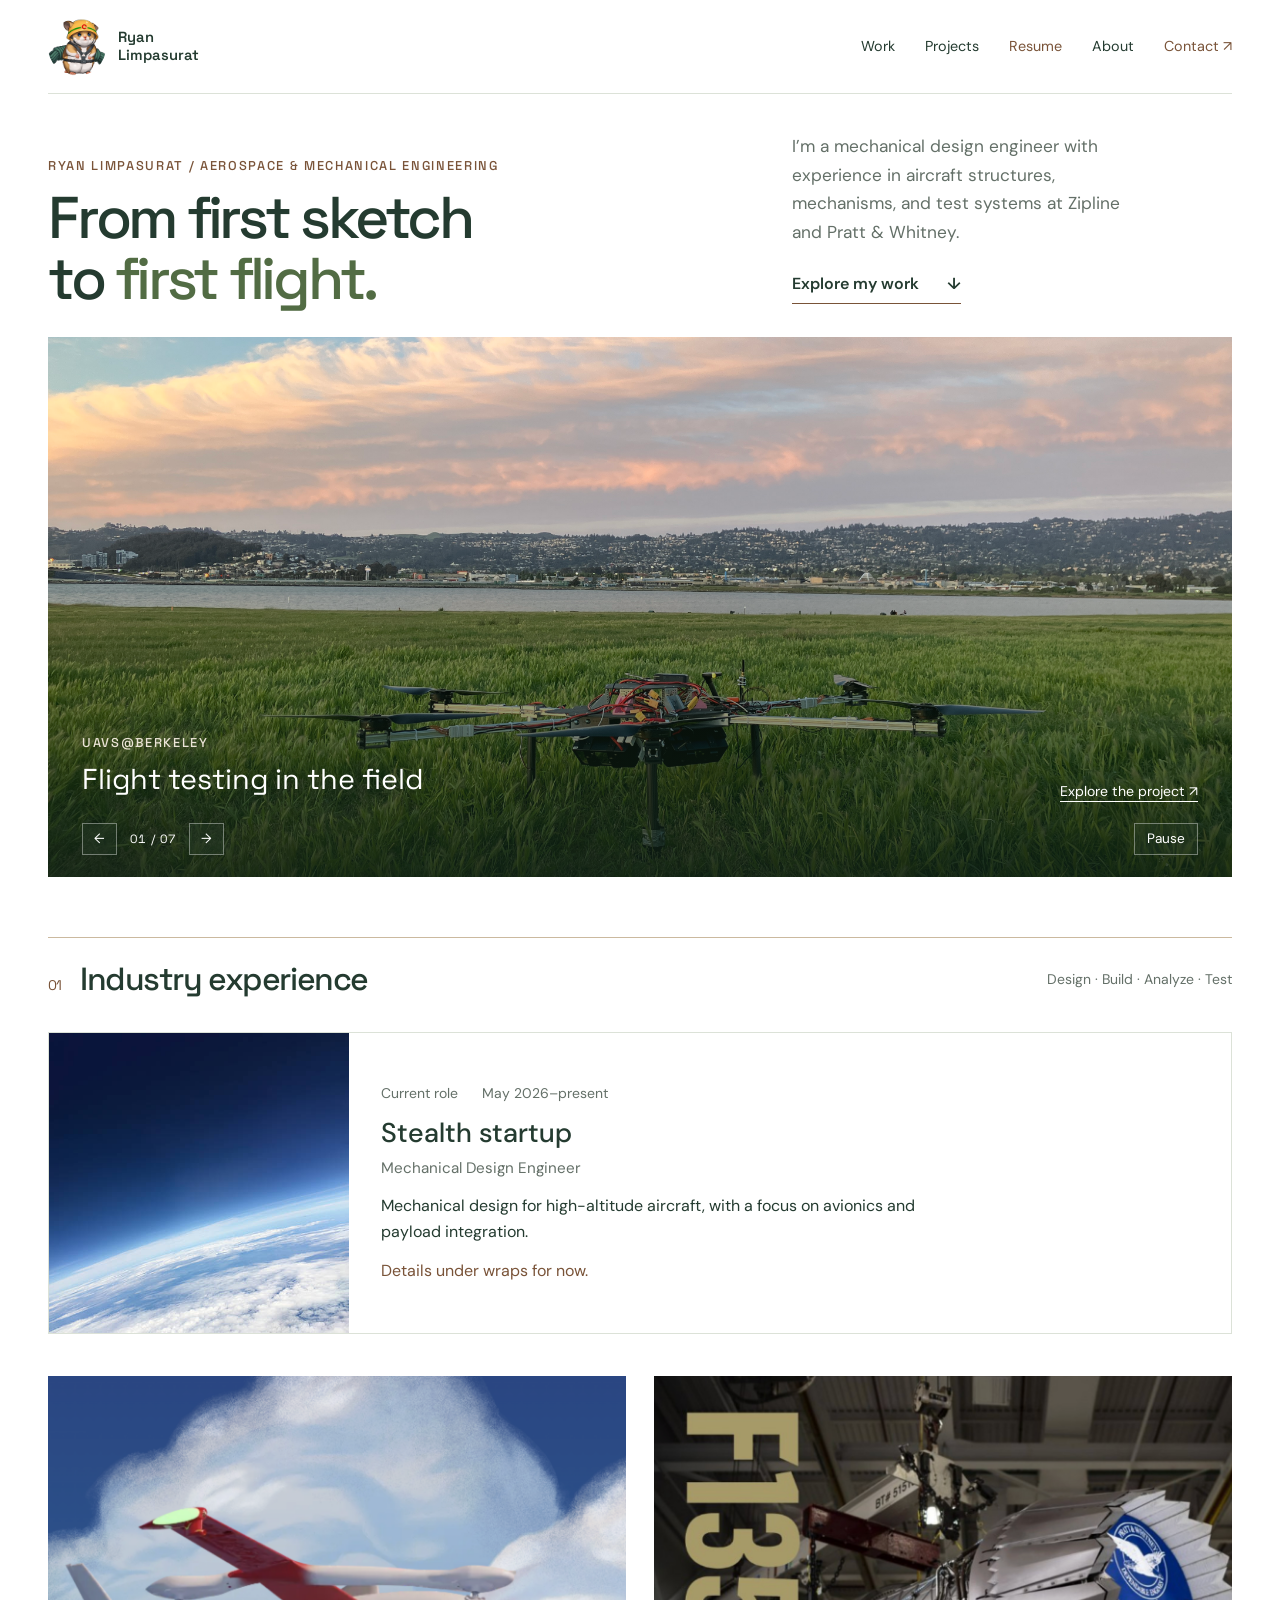
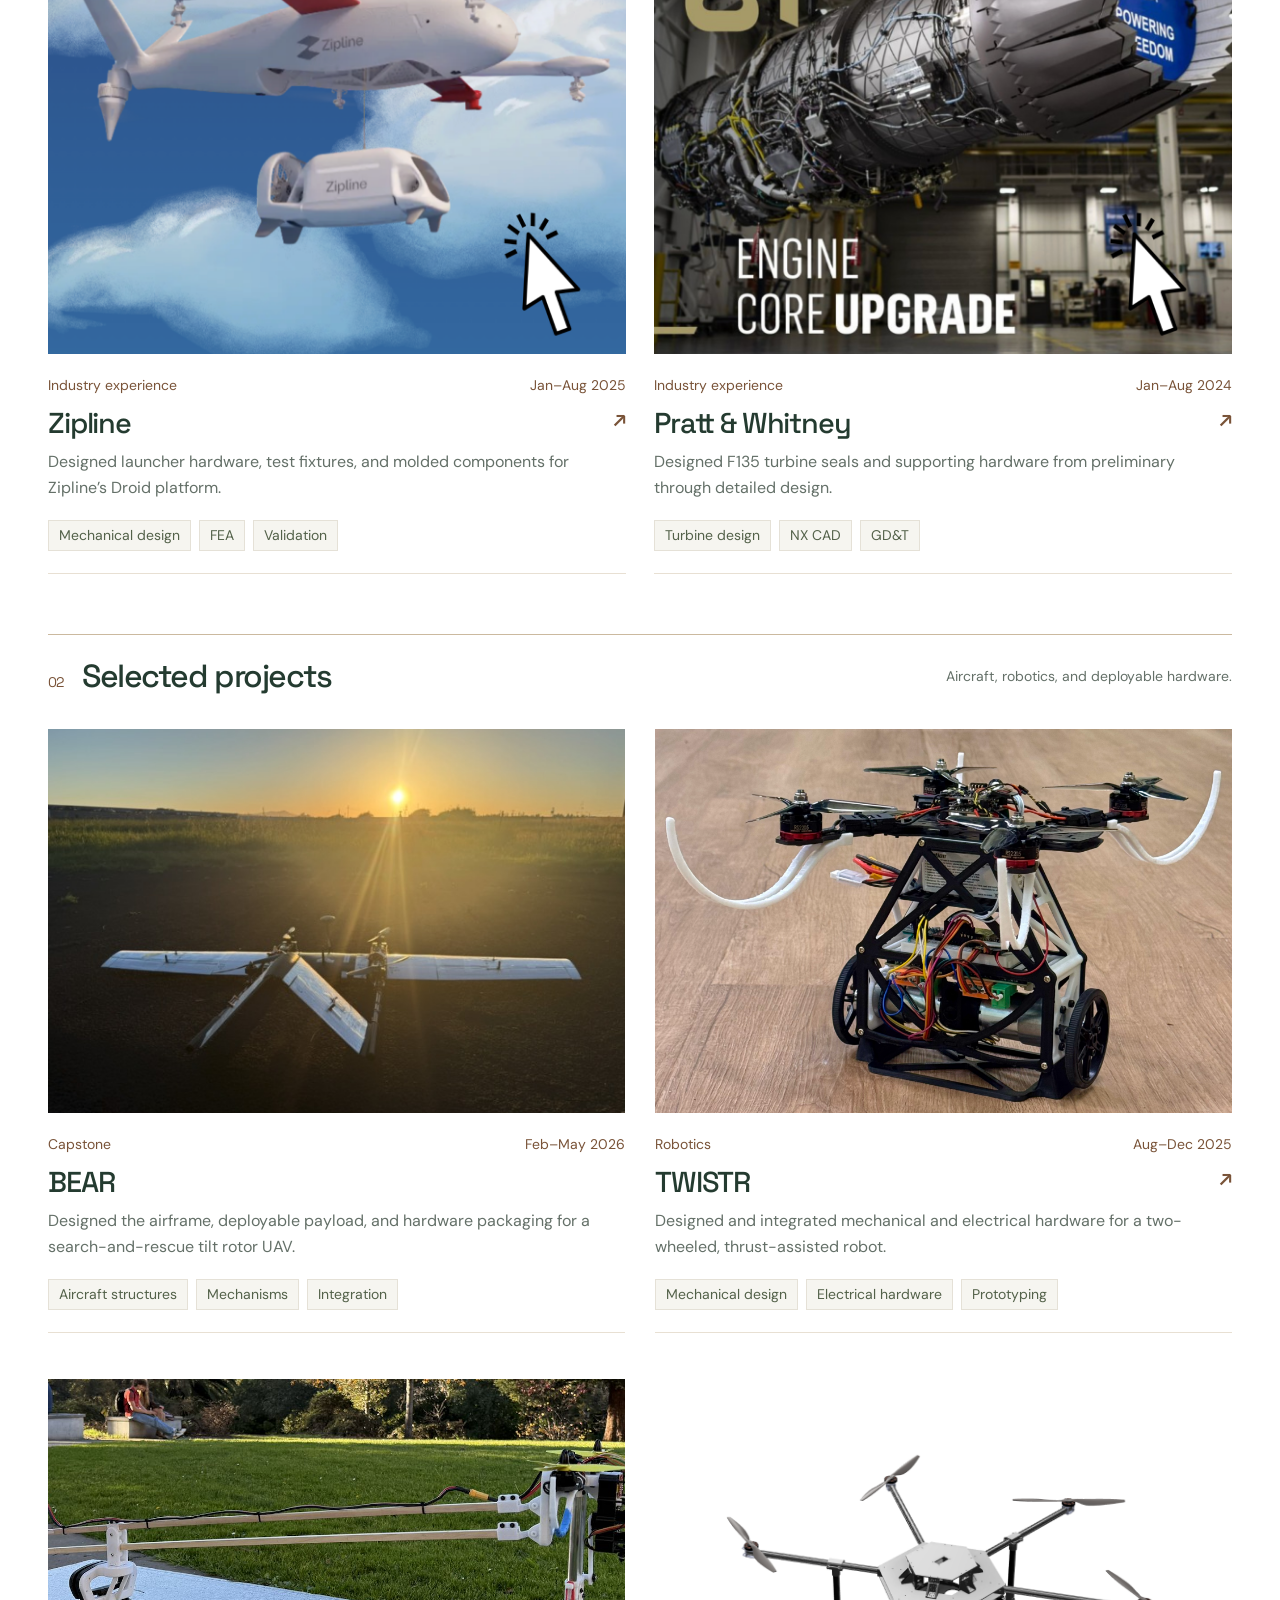
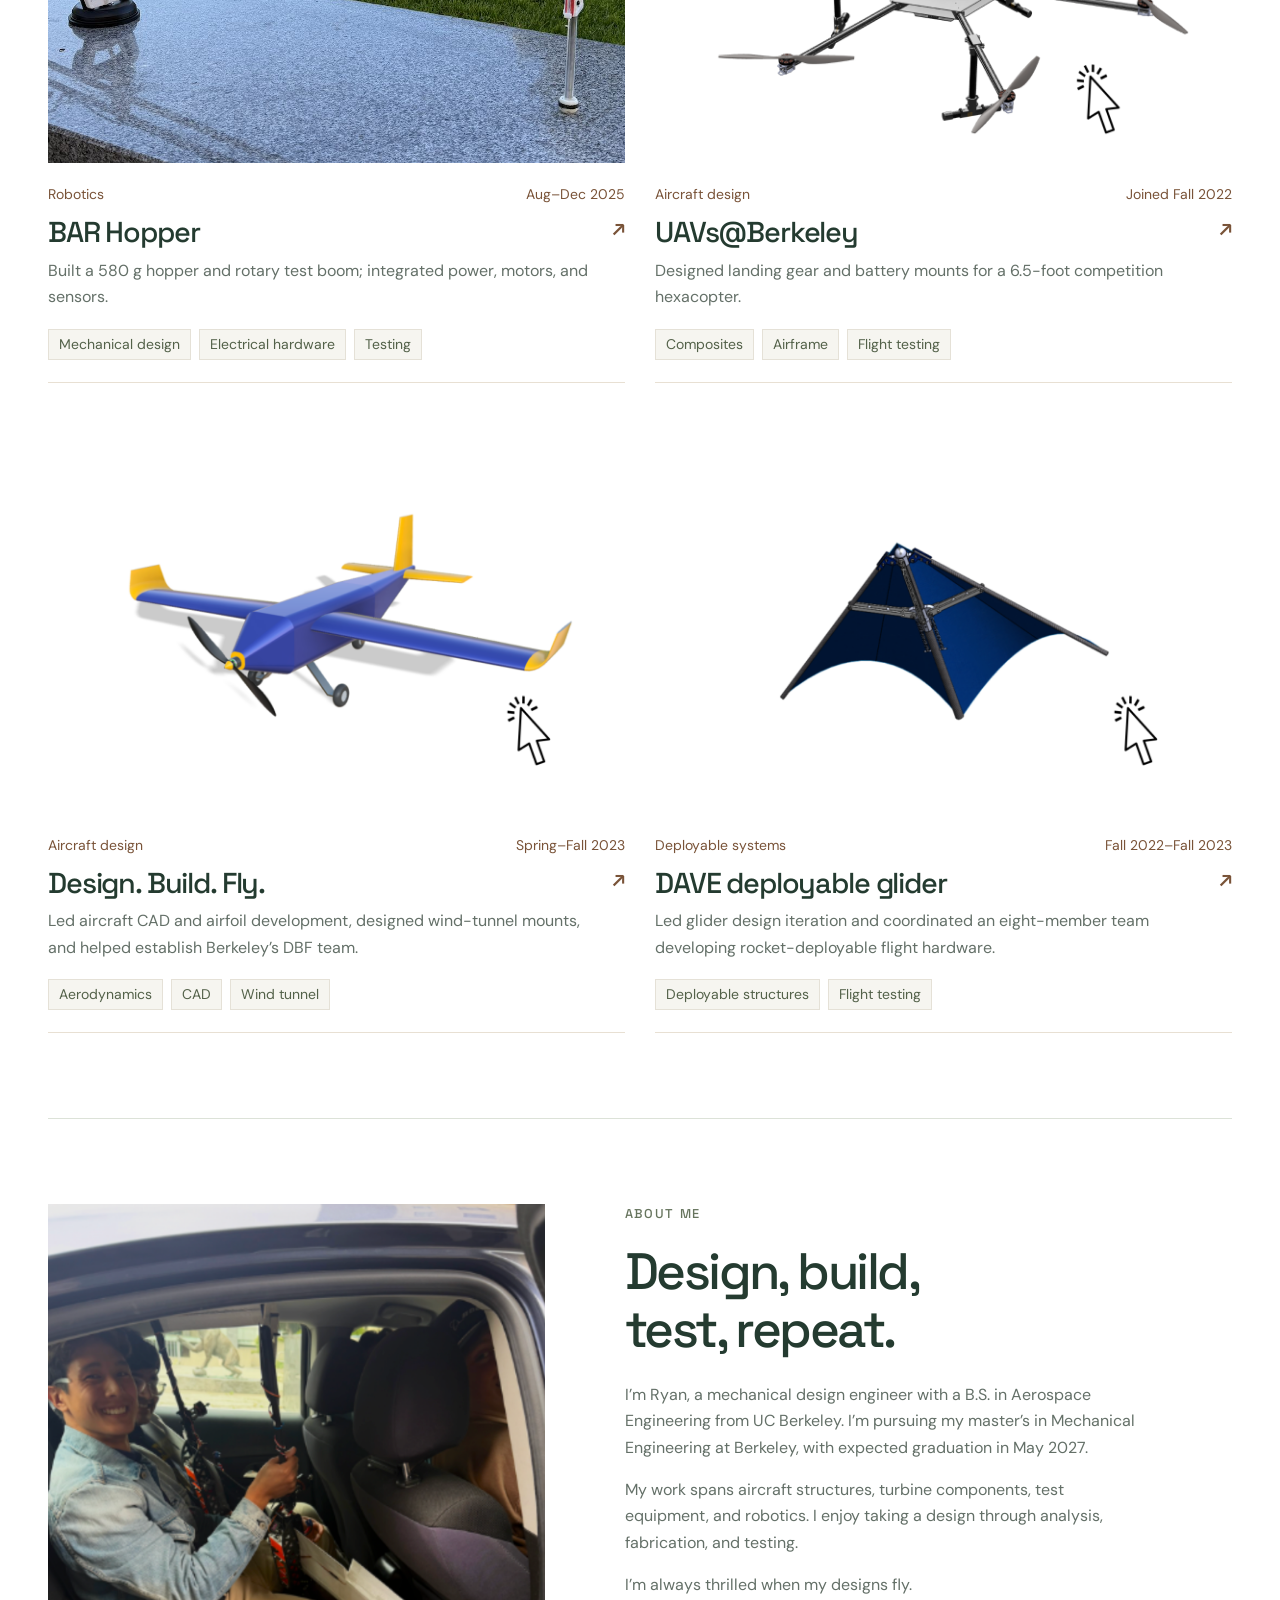
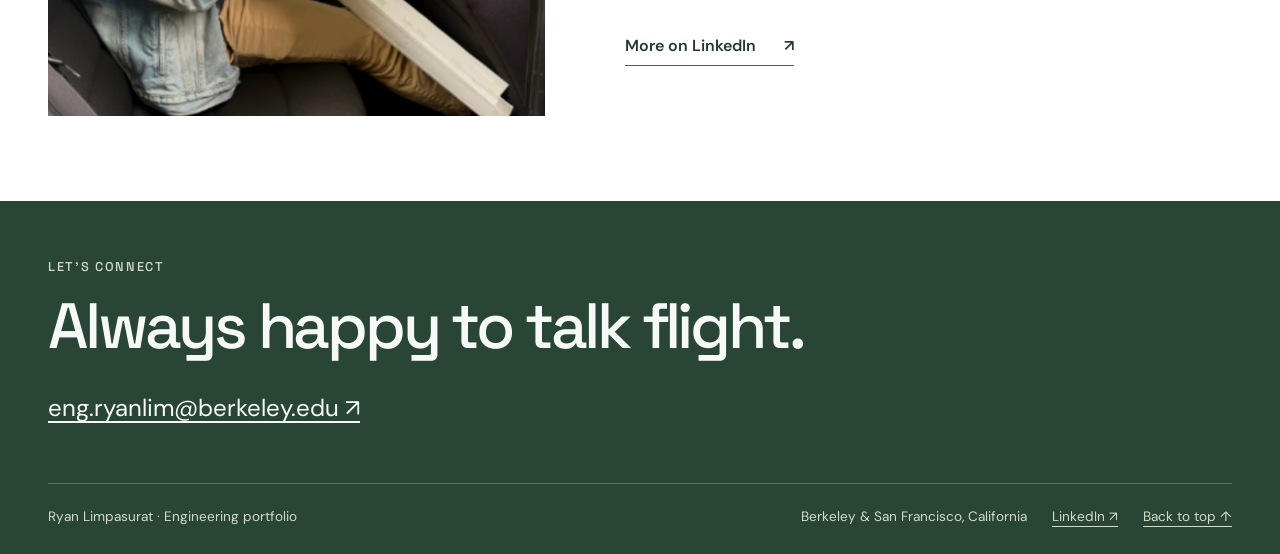
==== index.html @ 862b896a "Add Projects navigation link across portfolio pages" ====
<!DOCTYPE html>

<html lang="en"><head><meta charset="utf-8"/><meta content="width=device-width,initial-scale=1" name="viewport"/><title>Aerospace &amp; mechanical engineering — Ryan Limpasurat</title><meta content="Mechanical design, aircraft structures, robotics, and flight testing. Explore Ryan Limpasurat’s engineering work." name="description"/><link href="/assets/cc8177aade-cropped-rescue_hamster_by_thehungtd_dg7qtp6-pre.png" rel="icon" type="image/png"/><link href="/style.css?v=compact-stealth-2" rel="stylesheet"/></head><body id="top"><a class="skip" href="#main">Skip to content</a><header class="wrap"><nav aria-label="Main navigation" class="nav"><a class="brand" href="/"><img alt="Ryan’s hamster mascot" class="brand-hamster" height="54" src="/assets/cc8177aade-cropped-rescue_hamster_by_thehungtd_dg7qtp6-pre.png" width="54"/><span class="brand-name">Ryan<br/>Limpasurat</span></a><div class="nav-links"><a href="/#work">Work</a><a href="/#projects">Projects</a><a class="resume-link" href="https://docs.google.com/document/d/1uAulsKVpNyA8r-6NnI3T_6q6APFQ8vaxruHTOzFkLVQ/edit?tab=t.0" rel="noopener noreferrer" target="_blank">Resume</a><a href="/#about">About</a><a href="/#contact">Contact ↗</a></div></nav></header><main id="main"><div class="wrap"><section class="hero"><div><div class="eyebrow">Ryan Limpasurat / Aerospace &amp; mechanical engineering</div><h1>From first sketch<br/>to <span>first flight.</span></h1></div><div class="hero-copy"><p>I’m a mechanical design engineer with experience in aircraft structures, mechanisms, and test systems at Zipline and Pratt &amp; Whitney.</p><a class="text-link" href="#work">Explore my work <span aria-hidden="true">↓</span></a></div></section><section aria-label="Project photography" aria-roledescription="carousel" class="hero-photo hero-carousel"><div aria-hidden="false" class="hero-slide is-active" data-slide="0"><img alt="Flight testing in the field" fetchpriority="high" src="/assets/95d45b755d-img_6831.jpg?v=08e706e" style="object-position:center 57%"/><div class="photo-caption"><div><div class="eyebrow">UAVs@Berkeley</div><p>Flight testing in the field</p></div><a href="/projects/uav/">Explore the project ↗</a></div></div><div aria-hidden="true" class="hero-slide" data-slide="1"><img alt="The high-speed launcher, built and on site" loading="lazy" src="/assets/f091653a92-img_8451-edited.jpg?v=08e706e" style="object-position:center 53%"/><div class="photo-caption"><div><div class="eyebrow">Zipline</div><p>The high-speed launcher, built and on site</p></div><a href="/projects/zipline/" tabindex="-1">Explore the project ↗</a></div></div><div aria-hidden="true" class="hero-slide" data-slide="2"><img alt="The aircraft and the team behind it" loading="lazy" src="/assets/bbfe7747b4-image-1.png?v=08e706e" style="object-position:center 46%"/><div class="photo-caption"><div><div class="eyebrow">Design. Build. Fly.</div><p>The aircraft and the team behind it</p></div><a href="/projects/design-build-fly/" tabindex="-1">Explore the project ↗</a></div></div><div aria-hidden="true" class="hero-slide" data-slide="3"><img alt="F135 Engine Core Upgrade program" loading="lazy" src="/assets/f5f21936bf-thumb-1920-941079.jpg" style="object-position:center 50%"/><div class="photo-caption"><div><div class="eyebrow">Pratt &amp; Whitney</div><p>F135 Engine Core Upgrade program</p></div><a href="/projects/pratt-whitney/" tabindex="-1">Explore the project ↗</a></div></div><div aria-hidden="true" class="hero-slide" data-slide="4"><img alt="Building and testing thrust-assisted robotics" loading="lazy" src="/assets/hopper-p17-0.jpeg" style="object-position:center 50%"/><div class="photo-caption"><div><div class="eyebrow">BAR Hopper</div><p>Building and testing thrust-assisted robotics</p></div><a href="/projects/bar-hopper/" tabindex="-1">Explore the project ↗</a></div></div><div aria-hidden="true" class="hero-slide" data-slide="5"><img alt="TWISTR assembled with onboard electronics" loading="lazy" src="/assets/twistr-p1-1.png?v=08e706e" style="object-position:center 55%"/><div class="photo-caption"><div><div class="eyebrow">TWISTR</div><p>From mechanical assembly to electrical integration</p></div><a href="/projects/twistr/" tabindex="-1">Explore the project ↗</a></div></div><div aria-hidden="true" class="hero-slide" data-bear-slide="" data-slide="0"><img alt="BEAR tilt rotor aircraft at sunset" loading="lazy" src="/assets/bear-sunset.jpg" style="object-position:center 50%"/><div class="photo-caption"><div><div class="eyebrow">BEAR</div><p>Capstone flight testing</p></div><a href="/projects/bear/" tabindex="-1">Explore the project ↗</a></div></div><div class="carousel-controls"><button aria-label="Previous photograph" data-direction="-1" type="button">←</button><span class="slide-counter">01 / 07</span><button aria-label="Next photograph" data-direction="1" type="button">→</button><button aria-label="Pause slideshow" class="carousel-pause" type="button">Pause</button></div></section><section class="section" id="work"><div class="section-head"><h2><span class="section-number">01</span>Industry experience</h2><p>Design · Build · Analyze · Test</p></div><div class="experience-grid"><article aria-labelledby="stealth-title" class="industry-placeholder"><div class="stealth-photo"><img alt="Clouds beneath a deep blue stratospheric sky" decoding="async" loading="lazy" src="/assets/stratosphere-cover.png"/></div><div class="stealth-copy"><div class="card-meta"><span>Current role</span><span>May 2026–present</span></div><h3 id="stealth-title">Stealth startup</h3><p class="stealth-role">Mechanical Design Engineer</p><p>Mechanical design for high-altitude aircraft, with a focus on avionics and payload integration.</p><p class="stealth-note">Details under wraps for now.</p></div></article><a class="card card-zipline" href="/projects/zipline/"><div class="card-photo"><img alt="Zipline project" decoding="async" loading="lazy" src="/assets/688d837650-screenshot-2025-09-19-at-3.37.49-pm.png?v=08e706e"/></div><div class="card-text"><div class="card-meta"><span>Industry experience</span><span>Jan–Aug 2025</span></div><h3>Zipline <span aria-hidden="true">↗</span></h3><p>Designed launcher hardware, test fixtures, and molded components for Zipline’s Droid platform.</p><div class="tags"><span class="tag">Mechanical design</span><span class="tag">FEA</span><span class="tag">Validation</span></div></div></a><a class="card card-pratt-whitney" href="/projects/pratt-whitney/"><div class="card-photo"><img alt="Pratt &amp; Whitney project" decoding="async" loading="lazy" src="/assets/534cb168d4-screenshot-2025-09-19-at-3.41.42-pm.png?v=08e706e"/></div><div class="card-text"><div class="card-meta"><span>Industry experience</span><span>Jan–Aug 2024</span></div><h3>Pratt &amp; Whitney <span aria-hidden="true">↗</span></h3><p>Designed F135 turbine seals and supporting hardware from preliminary through detailed design.</p><div class="tags"><span class="tag">Turbine design</span><span class="tag">NX CAD</span><span class="tag">GD&amp;T</span></div></div></a></div></section><section class="section" id="projects"><div class="section-head"><h2><span class="section-number">02</span>Selected projects</h2><p>Aircraft, robotics, and deployable hardware.</p></div><div class="projects-grid"><a class="card card-bear" href="/projects/bear/"><div class="card-photo"><img alt="BEAR tilt rotor aircraft at sunset" decoding="async" loading="lazy" src="/assets/bear-sunset.jpg"/></div><div class="card-text"><div class="card-meta"><span>Capstone</span><span>Feb–May 2026</span></div><h3>BEAR</h3><p>Designed the airframe, deployable payload, and hardware packaging for a search-and-rescue tilt rotor UAV.</p><div class="tags"><span class="tag">Aircraft structures</span><span class="tag">Mechanisms</span><span class="tag">Integration</span></div></div></a><a class="card card-twistr" href="/projects/twistr/"><div class="card-photo"><img alt="TWISTR project" decoding="async" loading="lazy" src="/assets/twistr-p1-1.png?v=08e706e"/></div><div class="card-text"><div class="card-meta"><span>Robotics</span><span>Aug–Dec 2025</span></div><h3>TWISTR <span aria-hidden="true">↗</span></h3><p>Designed and integrated mechanical and electrical hardware for a two-wheeled, thrust-assisted robot.</p><div class="tags"><span class="tag">Mechanical design</span><span class="tag">Electrical hardware</span><span class="tag">Prototyping</span></div></div></a><a class="card card-bar-hopper" href="/projects/bar-hopper/"><div class="card-photo"><img alt="BAR Hopper project" decoding="async" loading="lazy" src="/assets/hopper-p5-3.jpeg"/></div><div class="card-text"><div class="card-meta"><span>Robotics</span><span>Aug–Dec 2025</span></div><h3>BAR Hopper <span aria-hidden="true">↗</span></h3><p>Built a 580 g hopper and rotary test boom; integrated power, motors, and sensors.</p><div class="tags"><span class="tag">Mechanical design</span><span class="tag">Electrical hardware</span><span class="tag">Testing</span></div></div></a><a class="card card-uav" href="/projects/uav/"><div class="card-photo"><img alt="UAVs@Berkeley project" decoding="async" loading="lazy" src="/assets/48b9a0c4f4-screenshot-2025-09-19-at-3.34.51-pm.png"/></div><div class="card-text"><div class="card-meta"><span>Aircraft design</span><span>Joined Fall 2022</span></div><h3>UAVs@Berkeley <span aria-hidden="true">↗</span></h3><p>Designed landing gear and battery mounts for a 6.5-foot competition hexacopter.</p><div class="tags"><span class="tag">Composites</span><span class="tag">Airframe</span><span class="tag">Flight testing</span></div></div></a><a class="card card-design-build-fly" href="/projects/design-build-fly/"><div class="card-photo"><img alt="Design. Build. Fly. project" decoding="async" loading="lazy" src="/assets/7c4b3bf59d-screenshot-2025-09-19-at-3.32.20-pm.png"/></div><div class="card-text"><div class="card-meta"><span>Aircraft design</span><span>Spring–Fall 2023</span></div><h3>Design. Build. Fly. <span aria-hidden="true">↗</span></h3><p>Led aircraft CAD and airfoil development, designed wind-tunnel mounts, and helped establish Berkeley’s DBF team.</p><div class="tags"><span class="tag">Aerodynamics</span><span class="tag">CAD</span><span class="tag">Wind tunnel</span></div></div></a><a class="card card-dave" href="/projects/dave/"><div class="card-photo"><img alt="DAVE deployable glider project" decoding="async" loading="lazy" src="/assets/ab5383b9f1-screenshot-2025-09-19-at-3.33.42-pm.png"/></div><div class="card-text"><div class="card-meta"><span>Deployable systems</span><span>Fall 2022–Fall 2023</span></div><h3>DAVE deployable glider <span aria-hidden="true">↗</span></h3><p>Led glider design iteration and coordinated an eight-member team developing rocket-deployable flight hardware.</p><div class="tags"><span class="tag">Deployable structures</span><span class="tag">Flight testing</span></div></div></a></div></section><section class="about" id="about"><img alt="Ryan smiling in a car with project hardware" class="about-photo" decoding="async" loading="lazy" src="/assets/ryan-about.png"/><div><div class="eyebrow">About me</div><h2>Design, build,<br/>test, repeat.</h2><p>I’m Ryan, a mechanical design engineer with a B.S. in Aerospace Engineering from UC Berkeley. I’m pursuing my master’s in Mechanical Engineering at Berkeley, with expected graduation in May 2027.</p><p>My work spans aircraft structures, turbine components, test equipment, and robotics. I enjoy taking a design through analysis, fabrication, and testing.</p><p>I’m always thrilled when my designs fly.</p><a class="text-link" href="https://www.linkedin.com/in/ryan-limpasurat/" rel="noopener noreferrer" target="_blank">More on LinkedIn <span aria-hidden="true">↗</span></a></div></section></div></main><footer class="footer" id="contact"><div class="wrap"><div class="eyebrow">Let’s connect</div><h2>Always happy to talk flight.</h2><a class="footer-email" href="mailto:eng.ryanlim@berkeley.edu">eng.ryanlim@berkeley.edu ↗</a><div class="footer-bottom"><span>Ryan Limpasurat · Engineering portfolio</span><div class="footer-links"><span>Berkeley &amp; San Francisco, California</span><a href="https://www.linkedin.com/in/ryan-limpasurat/" rel="noopener noreferrer" target="_blank">LinkedIn ↗</a><a href="#top">Back to top ↑</a></div></div></div></footer><script defer="" src="/site.js"></script></body></html>
---- style.css ----
@import url('https://fonts.googleapis.com/css2?family=DM+Sans:wght@400;500;600;700&family=Space+Grotesk:wght@400;500;600;700&display=swap');
:root{--ink:#172225;--muted:#5d676c;--paper:#fafafa;--line:#d8ddde;--orange:#b93a19;--soft:#edf0f1;--display:'Space Grotesk',Arial,sans-serif;--body:'DM Sans',Arial,sans-serif}*{box-sizing:border-box}html{scroll-behavior:smooth;scroll-padding-top:100px}body{margin:0;background:var(--paper);color:var(--ink);font:1rem/1.65 var(--body)}a{color:inherit;text-underline-offset:5px}button,a{-webkit-tap-highlight-color:transparent}a:focus-visible,button:focus-visible{outline:3px solid var(--orange);outline-offset:6px}img{max-width:100%;height:auto;display:block}button{font:inherit}.wrap{width:min(1280px,calc(100% - 96px));margin:auto}.nav{height:94px;display:flex;align-items:center;justify-content:space-between;border-bottom:1px solid var(--line);gap:20px}.brand{display:flex;align-items:center;gap:13px;text-decoration:none;font-family:var(--display);font-weight:600;line-height:1.2}.mark{font-size:1.1rem;background:var(--ink);color:white;padding:11px 10px;letter-spacing:-1px}.nav-links{display:flex;gap:30px;font-size:.9rem}.nav-links a{text-decoration:none}.nav-links a:hover{color:var(--orange)}.eyebrow{font:500 .8rem/1.5 var(--display);letter-spacing:.13em;text-transform:uppercase;color:var(--muted)}.hero{padding:73px 0 48px;display:grid;grid-template-columns:1.6fr 1fr;gap:60px;align-items:end}.hero h1{font:500 clamp(3.1rem,6vw,5.4rem)/1.04 var(--display);letter-spacing:-.065em;margin:20px 0 0}.hero h1 span{color:var(--orange)}.hero-copy{max-width:350px;padding-bottom:5px}.hero-copy p{color:var(--muted);font-size:1.08rem;margin:0 0 25px}.text-link{display:inline-flex;gap:28px;align-items:center;text-decoration:none;font-weight:600;border-bottom:1px solid var(--ink);padding:0 0 6px}.hero-photo{position:relative;background:#243233;height:470px;overflow:hidden}.hero-photo>img{width:100%;height:100%;object-fit:cover;object-position:center 56%}.hero-photo:after{content:'';position:absolute;inset:40% 0 0;background:linear-gradient(transparent,rgba(9,19,23,.78));pointer-events:none}.photo-caption{position:absolute;bottom:28px;left:30px;right:30px;color:white;z-index:1;display:flex;justify-content:space-between;align-items:end;gap:20px}.photo-caption .eyebrow{color:#e3e9eb}.photo-caption p{font-family:var(--display);font-size:1.35rem;margin:4px 0 0}.photo-caption a{font-size:.88rem;white-space:nowrap}.section{padding:85px 0 0}.section-head{border-top:1px solid var(--line);padding-top:23px;display:flex;justify-content:space-between;align-items:center;margin-bottom:34px;gap:20px}.section-head h2{font:500 2rem/1.15 var(--display);letter-spacing:-.045em;margin:0}.section-number{color:var(--orange);font:.85rem var(--display);margin-right:20px}.section-head p{margin:0;font-size:.86rem;color:var(--muted)}.experience-grid,.projects-grid{display:grid;grid-template-columns:1fr 1fr;gap:42px 28px}.card{text-decoration:none;display:block}.card-photo{aspect-ratio:16/10;background:var(--soft);overflow:hidden;position:relative}.card-photo img{width:100%;height:100%;object-fit:cover;transition:transform .35s}.card:hover .card-photo img{transform:scale(1.025)}.card .card-meta{display:flex;justify-content:space-between;gap:15px;color:var(--muted);font-size:.8rem;margin:19px 0 9px}.card h3{font:500 1.8rem/1.2 var(--display);letter-spacing:-.04em;margin:0 0 8px}.card h3 span{float:right;font-size:1.4rem}.card p{margin:0;max-width:550px;color:var(--muted)}.tags{display:flex;gap:8px;flex-wrap:wrap;margin-top:18px}.tag{border:1px solid var(--line);padding:3px 10px;font-size:.76rem}.projects-grid .card:last-child{grid-column:1/-1;display:grid;grid-template-columns:1fr 1fr;gap:35px;align-items:center}.projects-grid .card:last-child .card-photo{aspect-ratio:16/9}.about{display:grid;grid-template-columns:.9fr 1.1fr;gap:80px;padding:85px 0}.about-photo{height:480px;object-fit:cover;width:100%}.about h2{font:500 clamp(2.3rem,4vw,3.6rem)/1.12 var(--display);letter-spacing:-.05em;margin:20px 0 24px}.about p{color:var(--muted);max-width:520px}.about .text-link{margin-top:18px}.footer{background:var(--ink);color:#f7f9f9;padding:56px 0 26px}.footer .eyebrow{color:#bac5c8}.footer h2{font:500 clamp(2.4rem,5vw,4rem)/1.1 var(--display);letter-spacing:-.05em;margin:15px 0 27px}.footer-email{font-size:clamp(1rem,2.7vw,1.5rem)}.footer-bottom{border-top:1px solid #475457;margin-top:55px;padding-top:22px;display:flex;justify-content:space-between;gap:20px;color:#bac5c8;font-size:.85rem}.footer-links{display:flex;gap:25px}.skip{position:absolute;left:20px;top:-80px;background:white;padding:10px;z-index:20}.skip:focus{top:20px}.detail-head{padding:55px 0 42px}.back{font-size:.88rem;color:var(--muted);text-decoration:none}.detail-head .eyebrow{margin-top:45px}.detail-head h1{font:500 clamp(2.7rem,5.5vw,4.7rem)/1.08 var(--display);letter-spacing:-.055em;max-width:1050px;margin:15px 0 23px}.detail-summary{font-size:1.17rem;color:var(--muted);max-width:760px}.detail-meta{display:flex;gap:55px;margin-top:32px;border-top:1px solid var(--line);padding-top:21px;flex-wrap:wrap}.detail-meta span{display:block;font-size:.8rem;color:var(--muted)}.detail-meta strong{font-weight:500}.detail-hero{width:100%;max-height:600px;object-fit:cover;background:var(--soft)}.article{max-width:1040px;margin:65px auto 90px}.article p,.article li{color:#414e54}.article p{margin:0 0 20px}.article h2{font:500 2rem/1.2 var(--display);letter-spacing:-.04em;margin:55px 0 22px}.article h3{font:500 1.45rem/1.3 var(--display);margin:30px 0 15px}.article figure{margin:28px 0}.article img{width:100%;max-height:700px;object-fit:contain;background:#f0f2f3}.article figcaption{font-size:.85rem;color:var(--muted);margin-top:10px}.article iframe{width:100%;aspect-ratio:16/9;height:auto;border:0;background:var(--soft)}.article ul,.article ol{padding-left:24px}.article li{margin-bottom:13px}.article .columns{display:grid;grid-template-columns:repeat(auto-fit,minmax(min(100%,310px),1fr));gap:30px;align-items:start;margin:30px 0}.article .columns .columns{display:block;margin:0}.article .column{min-width:0}.article hr{border:0;border-top:1px solid var(--line);margin:50px 0}.article .logo img{width:170px;max-height:100px;background:none;object-fit:contain}.article .wp-block-gallery{display:grid;grid-template-columns:1fr 1fr;gap:15px}.article .wp-block-gallery figure{margin:0}.article .wp-block-gallery img{height:320px;object-fit:contain}.article a{color:var(--orange)}.next-project{border-top:1px solid var(--line);padding:35px 0 55px;display:flex;justify-content:space-between;gap:20px}.next-project a{font:500 1.25rem var(--display)}.error-page{min-height:65vh;padding:90px 0}.error-page h1{font:500 4rem var(--display)}@media(min-width:1500px){.hero-photo{height:530px}}@media(max-width:800px){.wrap{width:calc(100% - 40px)}.nav{height:78px}.nav-links{gap:18px}.brand-name{display:none}.hero{grid-template-columns:1fr;gap:24px;padding:45px 0 30px}.hero h1{font-size:3.6rem}.hero-copy{max-width:550px}.hero-photo{height:350px}.photo-caption{left:20px;right:20px;bottom:20px}.photo-caption p{font-size:1.1rem}.section{padding-top:55px}.section-head{align-items:start}.section-head p{display:none}.experience-grid,.projects-grid{grid-template-columns:1fr;gap:35px}.projects-grid .card:last-child{display:block}.about{grid-template-columns:1fr;gap:30px;padding:60px 0}.about-photo{height:420px}.about h2{margin-top:15px}.detail-head{padding-top:35px}.detail-meta{gap:25px}.article{margin-top:35px}.article .columns{grid-template-columns:1fr}.footer-bottom{flex-direction:column}.section-head h2{font-size:1.75rem}.article .wp-block-gallery{grid-template-columns:1fr}.next-project{flex-direction:column}.photo-caption>a{display:none}}@media(prefers-reduced-motion:reduce){html{scroll-behavior:auto}*{transition:none!important}}

/* Trail palette: white, pine, moss, sandstone. */
:root{--ink:#243b30;--muted:#647068;--paper:#fff;--line:#dce2d8;--orange:#48633d;--soft:#f3f4ef;--sand:#eee9dd;--clay:#9d623f}
body{background:#fff}.mark{background:#304c3b}.hero h1 span{color:#526c44}.eyebrow{color:#66745d}.tag{background:#f5f6f0;border-color:#e5e8de;color:#526347}.section-number{color:var(--clay)}.card-photo{background:#f5f5f0}.card-photo img{object-fit:contain}.card:hover h3{color:#62804c}.card h3 span{color:var(--clay)}.footer{background:#294535}.footer .eyebrow,.footer-bottom{color:#d2dccb}.footer-bottom{border-color:#60745c}.about{border-top:1px solid var(--line);margin-top:85px}.hero-photo:after{background:linear-gradient(transparent,rgba(27,47,31,.78))}
.detail-head{display:grid;grid-template-columns:minmax(0,1fr) 320px;column-gap:64px;padding:40px 0 48px}.detail-head .back,.detail-head>.eyebrow,.detail-head>h1,.detail-summary{grid-column:1}.detail-head>.eyebrow{margin-top:42px;color:var(--clay)}.detail-head h1{font-size:clamp(2.7rem,5vw,4.4rem);max-width:880px}.detail-meta{grid-column:2;grid-row:2/5;align-self:end;display:grid;gap:18px;padding:24px 0 24px 26px;margin:0;border-top:0;border-left:2px solid #b1bd9b}.detail-meta span{font-size:.7rem;text-transform:uppercase;letter-spacing:.12em;margin-bottom:5px}.detail-meta strong{font-size:.93rem}.detail-hero{object-fit:contain;max-height:520px;padding:28px;background:#f4f4ee;border:1px solid #e7e9e0}
.case-layout{display:grid;grid-template-columns:215px minmax(0,1fr);gap:65px;margin:72px 0 90px;align-items:start}.case-index{position:sticky;top:24px;max-height:calc(100vh - 48px);overflow:auto;padding-right:8px}.case-index>.eyebrow{font-size:.69rem;padding-bottom:15px;border-bottom:1px solid var(--line)}.case-index nav{display:grid;padding-top:10px}.case-index a{display:flex;align-items:baseline;gap:12px;text-decoration:none;font-size:.79rem;line-height:1.4;padding:10px 0;color:var(--muted)}.case-index a span{font-family:var(--display);font-size:.63rem;color:#9b7355}.case-index a:hover{color:var(--ink);text-decoration:underline}.article{min-width:0;width:100%;max-width:none;margin:0}.case-section{padding:0 0 60px;margin:0 0 48px;border-bottom:1px solid var(--line);scroll-margin-top:28px}.case-section:last-child{border:0;margin-bottom:0;padding-bottom:0}.case-section-head{display:flex;gap:18px;align-items:baseline;margin-bottom:28px}.chapter{font:500 .78rem var(--display);color:var(--clay)}.article .case-section h2{margin:0;font-size:clamp(1.65rem,3vw,2.4rem);letter-spacing:-.035em;line-height:1.15}.article p,.article li{color:#475149}.case-section-body>p{max-width:73ch;font-size:1.03rem;line-height:1.85}.case-section-body>p:has(>strong:only-child){color:var(--ink)}.case-section-body>ul,.case-section-body>ol{max-width:76ch}.case-section-body>ul>li,.case-section-body>ol>li{padding:8px 0 13px}.article strong{color:#2b4835}.article .media-grid{display:grid;grid-template-columns:repeat(2,minmax(0,1fr));gap:18px;margin:32px 0}.article .media-count-1{grid-template-columns:1fr}.article .media-grid>figure{margin:0;min-width:0}.article .media-grid>figure:only-child{grid-column:1/-1}.article .media-grid img{max-height:570px;min-height:0;object-fit:contain;background:#f4f5f0}.article .media-grid img[src$='.gif']{background:#edf0e7}.article .media-grid figure:has(img[src$='.gif']):first-child{grid-column:1/-1}.article figure{margin:28px 0}.article figure>div{width:100%}.article figcaption{line-height:1.5;padding:0 4px 12px}.article .process-grid{list-style:none;max-width:none;padding:0;display:grid;grid-template-columns:1fr;gap:12px;margin:25px 0}.article .process-grid>li{padding:18px 24px;background:#f6f6f1;border-left:3px solid #a0af83;margin:0}.article .process-grid>li:last-child{background:#edf2e8;border-left-color:#526c44}.article .resource-icon img{max-height:80px;width:auto;background:none}.article .resource-icon{align-self:center}.article .logo img{max-height:100px;width:auto;background:none}.article a{color:#48633d}.article p:has(>a:only-child){padding:8px 0}.next-project{border-color:#aab89e}.next-project a{font-size:1.1rem}.next-project a:last-child{color:#48633d}.article video{max-width:100%;width:100%}.article iframe{min-width:0}.article figure:has(>img){overflow:hidden}
@media(min-width:1200px){.article .media-grid>figure:last-child:nth-child(odd){grid-column:1/-1}}
@media(max-width:1000px){.case-layout{grid-template-columns:165px minmax(0,1fr);gap:30px}.detail-head{column-gap:30px;grid-template-columns:1fr 245px}.wrap{width:calc(100% - 56px)}}
@media(max-width:800px){.wrap{width:calc(100% - 40px)}.detail-head{display:block}.detail-meta{display:flex;flex-wrap:wrap;margin-top:26px;gap:20px;border-left:0;border-top:1px solid var(--line);padding:20px 0}.detail-meta>div{flex:1 1 130px}.detail-hero{padding:10px;max-height:400px}.case-layout{display:block;margin:36px 0 55px}.case-index{position:static;max-height:none;padding:0;margin-bottom:38px}.case-index nav{display:flex;gap:5px 16px;flex-wrap:wrap}.case-index a{font-size:.8rem;padding:7px 0}.case-index a span{display:none}.case-section{padding-bottom:34px;margin-bottom:32px}.case-section-head{gap:12px}.about{margin-top:55px}.article .media-grid{gap:12px}.article .media-grid img{max-height:430px}}
@media(max-width:520px){.article .media-grid{grid-template-columns:1fr}.hero h1{font-size:clamp(2.6rem,11vw,3.6rem)}.card h3{font-size:1.6rem}.case-section-body>p{font-size:1rem}.article .process-grid>li{padding:16px}.footer-links{gap:12px;flex-wrap:wrap}}

/* Photographic layouts and warm trail accents. */
:root{--clay:#8b5d3b;--sand:#e9e0d2;--brown:#795338}.brand{gap:12px}.brand-hamster{width:58px;height:58px;object-fit:contain;border-radius:50%}.brand-name{font-size:.92rem}.nav-links a:last-child{color:var(--brown)}.text-link{border-color:var(--brown)}.hero h1{letter-spacing:-.055em}.hero .eyebrow{color:var(--brown)}
.hero-carousel{height:540px;isolation:isolate;background:#263d32;overflow:hidden}.hero-carousel:after{display:none}.hero-slide{position:absolute;inset:0;opacity:0;visibility:hidden;transition:opacity .7s ease,visibility .7s}.hero-slide.is-active{opacity:1;visibility:visible}.hero-slide>img{width:100%;height:100%;object-fit:cover}.hero-slide:after{content:'';position:absolute;inset:35% 0 0;background:linear-gradient(transparent,rgba(15,32,21,.85));pointer-events:none}.hero-slide .photo-caption{bottom:74px;z-index:2;left:34px;right:34px}.hero-slide .photo-caption p{font-size:clamp(1.15rem,2.3vw,1.8rem);max-width:700px}.hero-slide .photo-caption .eyebrow{color:#ece4d7}.carousel-controls{position:absolute;bottom:22px;left:34px;right:34px;z-index:3;display:flex;align-items:center;gap:13px;color:#fff}.carousel-controls button{border:1px solid #ffffff60;color:#fff;background:#283c2a66;min-width:35px;height:32px;cursor:pointer;border-radius:0;font-size:.85rem}.carousel-controls button:hover{background:var(--brown)}.carousel-controls .carousel-pause{margin-left:auto;padding:0 12px}.slide-counter{font:.75rem var(--display);letter-spacing:.1em;font-variant-numeric:tabular-nums}
.card-photo{padding:0;background:transparent;aspect-ratio:3/2;border:0}.card-photo img{object-fit:cover;object-position:center;width:100%;height:100%;transition:transform .4s}.experience-grid .card-photo{aspect-ratio:1/1}.projects-grid{gap:46px 30px}.projects-grid .card:last-child{grid-column:auto;display:block}.projects-grid .card:last-child .card-photo{aspect-ratio:3/2}.card-robotics .card-photo{aspect-ratio:3/2;background:#fff}.card-robotics .card-photo img{object-fit:cover}.card .card-meta{color:var(--brown);margin-top:20px}.card h3 span{color:var(--brown)}.tag{background:#f6f5f0;color:#536149;border-color:#e5e1d7}.card-text{padding-bottom:22px;border-bottom:1px solid #e8e0d3}.section-head{border-color:#cbb99f}.section-number,.chapter{color:var(--brown)}
.detail-feature{height:480px;overflow:hidden;background:transparent}.detail-feature>img{width:100%;height:100%;object-fit:cover}.detail-feature-zipline>img{object-position:center 55%}.detail-feature-uav>img{object-position:center 62%}.detail-feature-design-build-fly{height:auto;max-width:790px;margin:0 auto}.detail-feature-design-build-fly>img{height:auto;max-height:580px;object-fit:contain}.detail-feature-pratt-whitney>img{object-position:center 45%}
.case-layout{grid-template-columns:180px minmax(0,1fr);gap:70px}.case-section{border-color:#e5e0d7}.case-section-head{margin-bottom:26px}.case-section-body>p{max-width:70ch}.article .process-grid>li{background:#faf9f5;border-left-color:#bb9a75}.article .process-grid>li:last-child{background:#f1f5ed;border-left-color:#5b7449}.case-index a span{color:var(--brown)}.case-index a:hover{color:var(--brown)}
.curated-gallery{margin:35px 0 42px;display:grid;gap:22px}.gallery-row{display:grid;grid-template-columns:var(--columns);gap:22px;align-items:center}.gallery-item,.gallery-feature{min-width:0}.article .curated-gallery figure{margin:0;width:100%}.article .curated-gallery img{height:auto;width:100%;max-height:none;background:transparent;object-fit:contain}.gallery-item .image-expand{display:block;width:100%}.gallery-row .gallery-item img{max-height:410px}.gallery-row .gallery-item.media-photo img{max-height:450px}.article .gallery-feature img{max-height:650px;width:100%;object-fit:contain}.article .media-technical img{background:#fff}.gallery-feature.media-motion{max-width:800px;width:100%;margin:0 auto}.gallery-feature.media-photo{width:100%;margin:0}.article .gallery-identity img{width:auto;max-width:150px;max-height:70px;object-fit:contain;background:transparent}.gallery-identity{padding:0}.image-expand{cursor:zoom-in;position:relative}.image-expand:after{content:'↗';position:absolute;right:10px;bottom:10px;width:28px;height:28px;text-align:center;line-height:28px;background:#fff;color:var(--brown);opacity:0;transition:opacity .2s;border:1px solid #e3ddd2}.image-expand:hover:after,.image-expand:focus-visible:after{opacity:1}.article .curated-gallery figcaption{color:#726754;font-size:.83rem;margin-top:12px}.article .curated-gallery iframe{display:block;min-height:0;aspect-ratio:16/9}.next-project{border-color:#cbb99f}.next-project a:last-child{color:var(--brown)}
.image-dialog{border:0;padding:55px 20px 20px;background:#fff;width:min(1400px,94vw);max-height:94vh;color:var(--ink)}.image-dialog::backdrop{background:#17291ee6}.image-dialog img{display:block;max-width:100%;width:auto;max-height:calc(90vh - 100px);margin:auto;object-fit:contain}.image-dialog button{position:absolute;top:12px;right:16px;background:#f5f1e9;color:var(--brown);border:1px solid #e1d5c3;padding:5px 14px;cursor:pointer}.image-dialog p{font-size:.8rem;text-align:center;color:var(--muted)}
@media(max-width:1000px){.case-layout{gap:35px;grid-template-columns:155px minmax(0,1fr)}.hero-carousel{height:480px}.gallery-row{gap:15px}}
@media(max-width:800px){.hero-carousel{height:440px}.hero-slide .photo-caption{left:20px;right:20px;bottom:74px}.hero-slide .photo-caption>a{display:inline-block;font-size:.78rem}.hero-slide .photo-caption{display:block}.hero-slide .photo-caption p{margin:7px 0 12px}.carousel-controls{left:20px;right:20px}.brand-hamster{width:48px;height:48px}.case-layout{display:block}.detail-feature{height:340px}.detail-feature-design-build-fly{height:auto}.experience-grid .card-photo{aspect-ratio:1/1}.gallery-row{gap:14px}.curated-gallery{gap:18px;margin:26px 0}.gallery-row .gallery-item img{max-height:330px}}
@media(max-width:520px){.hero-carousel{height:400px}.hero-slide .photo-caption p{font-size:1.13rem}.gallery-row{grid-template-columns:1fr;gap:20px}.article .gallery-row .gallery-item img{max-height:520px}.article .gallery-feature img{max-height:520px}.detail-feature{height:280px}.detail-feature-design-build-fly{height:auto}.image-dialog{padding:50px 10px 10px}.card-photo{aspect-ratio:3/2}.experience-grid .card-photo{aspect-ratio:1/1}}
.article .role-note{background:#f1f5ed;border-left:3px solid #61794c;padding:18px 22px;font-size:.94rem;line-height:1.7;max-width:none}.article .resource-action{margin:22px 0 30px;padding:0}.article .resource-button{display:inline-flex;gap:12px;align-items:center;padding:11px 18px;background:#36543f;color:#fff;text-decoration:none;font-weight:500;font-size:.9rem}.article .resource-button:hover{background:#795338}.card-twistr .card-photo,.card-bar-hopper .card-photo{background:#f1f2ed}.card-twistr .card-photo img,.card-bar-hopper .card-photo img{object-fit:cover}

.about-photo{height:auto;aspect-ratio:660/680;object-fit:contain;align-self:center}
/* Supporting material stays visible; full documents follow the project story. */
.design-notes{margin:28px 0}.design-notes img{max-height:650px;object-fit:contain;width:100%}
.document-viewer{display:block;width:100%;border:1px solid var(--line);border-radius:8px;background:#faf9f6;margin:0 0 16px}
.report-viewer{height:780px;height:clamp(480px,80vh,900px)}
.slides-viewer{aspect-ratio:4/3;min-height:360px}
@media(max-width:600px){.report-viewer{height:620px}.slides-viewer{aspect-ratio:auto;height:440px;min-height:0}}

.industry-placeholder{grid-column:1/-1;display:grid;grid-template-columns:300px minmax(0,1fr);align-items:center;border:1px solid var(--line);overflow:hidden}
.stealth-photo{position:relative;min-height:0;aspect-ratio:1/1;background:#081423}.stealth-photo img{width:100%;height:100%;object-fit:cover;display:block}
.stealth-copy{padding:24px 32px;align-self:center;min-width:0}.stealth-copy .card-meta{display:flex;flex-wrap:wrap;align-items:center;justify-content:flex-start;gap:8px 24px;font-size:.875rem;color:var(--muted)}.stealth-copy .card-meta span{white-space:nowrap}.stealth-copy h3{font-size:1.7rem;margin:12px 0 6px;font-weight:500;line-height:1.2}.stealth-copy p{line-height:1.65;margin:10px 0;max-width:580px}.stealth-copy .stealth-role{color:var(--muted);font-size:.95rem;margin:6px 0 12px}.stealth-copy .stealth-note{color:var(--brown);margin:12px 0 0}
.stealth-photo .image-credit{position:absolute;right:10px;bottom:8px;padding:3px 6px;font-size:.75rem;line-height:1.4;color:#ddd;background:rgba(0,0,0,.5);text-decoration:none;border-radius:3px}.stealth-photo .image-credit:hover,.stealth-photo .image-credit:focus-visible{color:white;text-decoration:underline}
@media(max-width:700px){.industry-placeholder{grid-template-columns:1fr}.stealth-photo{min-height:0;aspect-ratio:1/1;width:min(100%,300px);margin:24px auto 0}.stealth-copy{padding:24px}}
/* BEAR capstone: retain the shared project-page rhythm. */
.detail-feature-bear{height:500px;background:#202c3a}.detail-feature-bear>img{object-position:center 46%}.bear-video-gallery{display:grid;grid-template-columns:minmax(0,1fr) 240px;gap:24px;align-items:start}.bear-player{width:100%;aspect-ratio:16/9;border:1px solid var(--line);border-radius:8px;background:#111;display:block}.bear-video-list{display:grid;gap:6px;max-height:480px;overflow:auto}.bear-video-list button{font:inherit;font-size:14px;line-height:1.4;text-align:left;padding:12px 14px;border:1px solid var(--line);border-radius:5px;background:transparent;color:inherit;cursor:pointer}.bear-video-list button[aria-pressed=true]{background:#2b3828;color:white;border-color:#2b3828}.bear-video-list button:focus-visible{outline:3px solid var(--brown);outline-offset:2px}.bear-motion{max-width:340px;margin:30px auto}.bear-motion img{width:100%;height:auto}.card-bear .card-photo img{object-position:center 46%}@media(max-width:1000px){.bear-video-gallery{grid-template-columns:1fr}.bear-video-list{grid-template-columns:1fr 1fr;max-height:300px}}@media(max-width:520px){.detail-feature-bear{height:350px}.bear-video-list{grid-template-columns:1fr}}

.stealth-photo img{position:absolute;inset:0;width:100%;height:100%;object-fit:cover;object-position:center}

.detail-feature-bear{height:auto;background:#fff}.detail-feature-bear>img{width:100%;height:auto;object-fit:contain}

/* Selected review improvements: compact homepage and clear resume access. */
.hero{padding:38px 0 28px;gap:40px}.hero h1{font-size:clamp(2.8rem,4.6vw,4.1rem);margin-top:12px}.hero-carousel{height:540px}.section{padding-top:60px}.nav-links .resume-link{color:var(--brown)}.video-guide{margin-bottom:24px!important}.bear-video-list button:first-child{font-weight:600}
@media(max-width:1000px){.hero-carousel{height:480px}}
@media(max-width:800px){.hero{padding:28px 0 22px;gap:18px}.hero-carousel{height:440px}.hero-copy p{margin-bottom:16px}.nav-links{gap:15px}.section{padding-top:42px}}
@media(max-width:520px){.hero h1{font-size:clamp(2.5rem,10vw,3.1rem)}.hero-carousel{height:400px}.nav-links{gap:12px;font-size:.85rem}.brand-hamster{width:42px;height:42px}}

/* Responsive formatting fixes: document-specific rules outrank video defaults. */
.article iframe.document-viewer.report-viewer{aspect-ratio:auto;height:clamp(480px,80vh,900px)}
.article iframe.document-viewer.slides-viewer{aspect-ratio:4/3;height:auto;min-height:360px}
.case-index a{font-size:.875rem}.case-index a span{font-size:.75rem}
.case-index>.eyebrow{font-size:.75rem}.detail-meta span{font-size:.875rem;letter-spacing:.06em}
.card .card-meta,.tag{font-size:.875rem}.chapter,.section-number{font-size:.875rem}
.section-head p,.article figcaption,.article .curated-gallery figcaption{font-size:.875rem}
@media(max-width:1000px){.gallery-row{grid-template-columns:minmax(0,1fr);gap:24px}}
@media(max-width:600px){.article iframe.document-viewer.report-viewer{height:620px}.article iframe.document-viewer.slides-viewer{aspect-ratio:auto;height:440px;min-height:0}}
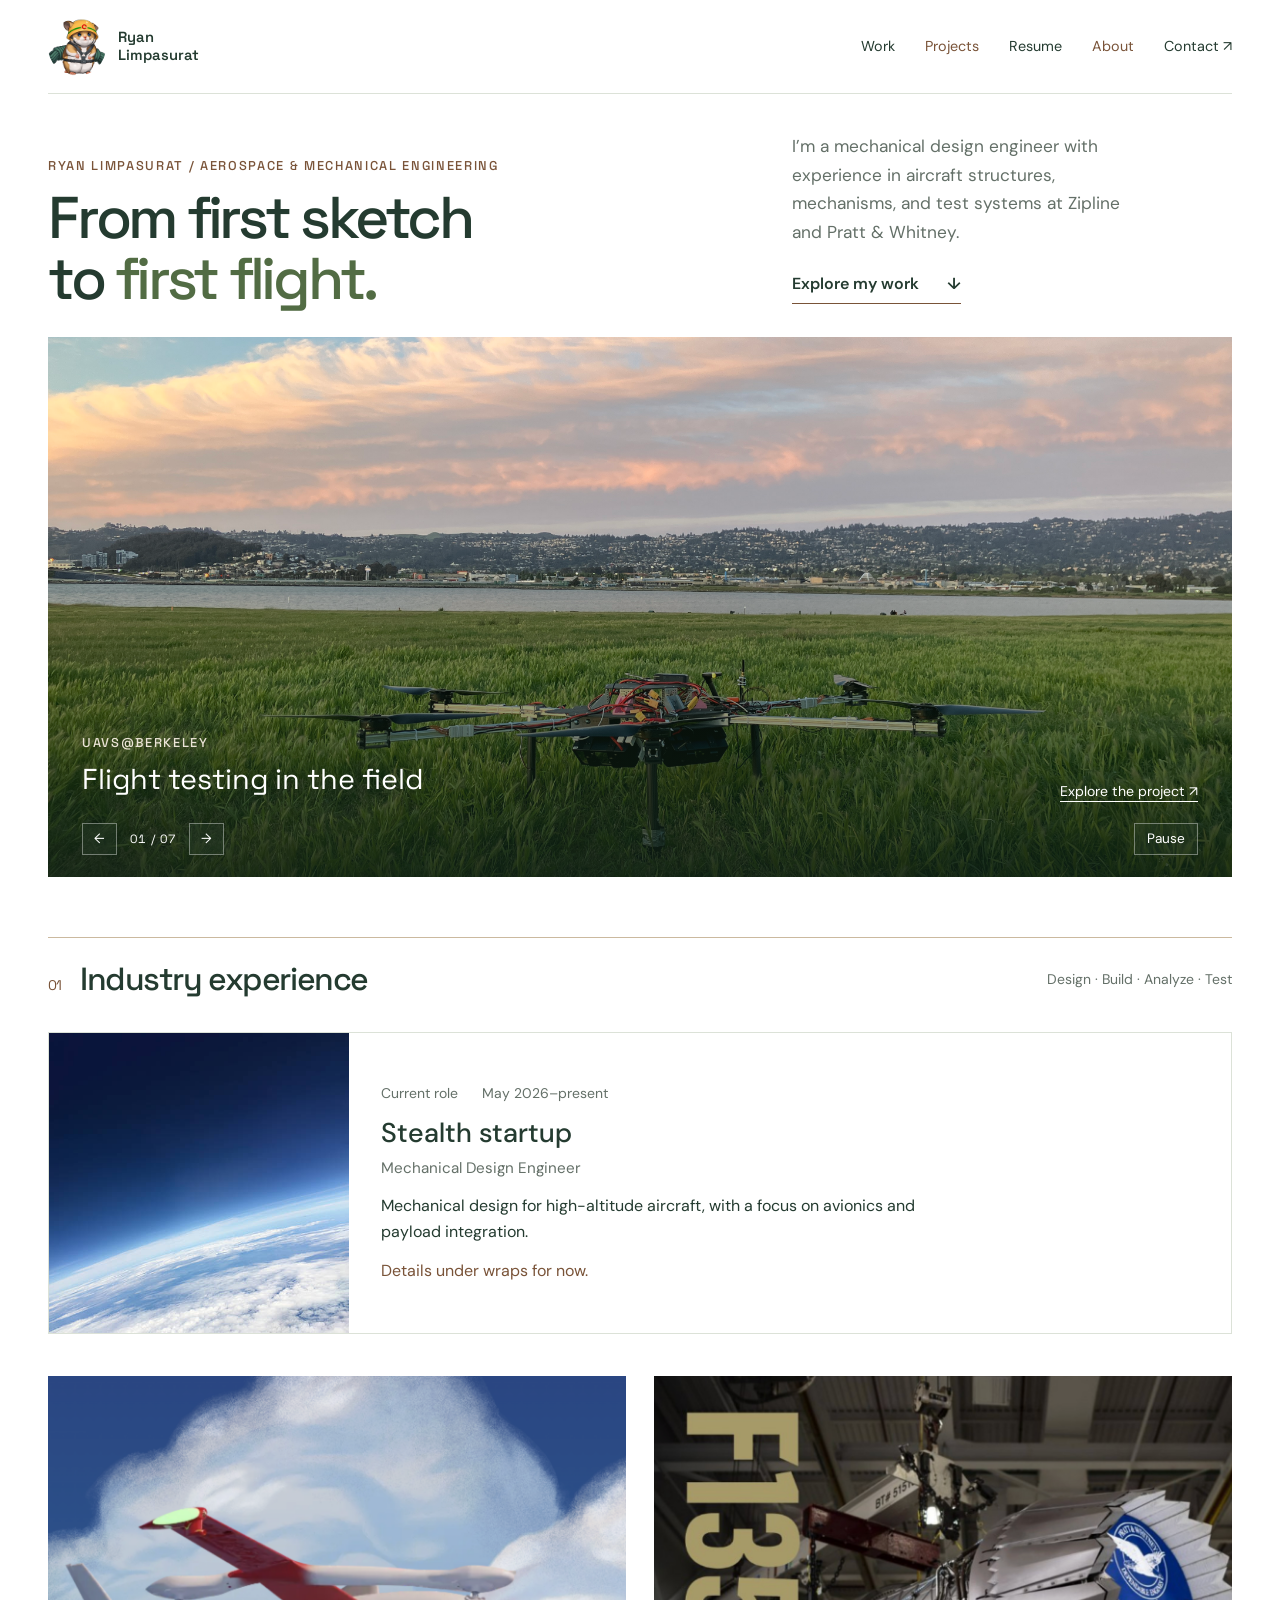
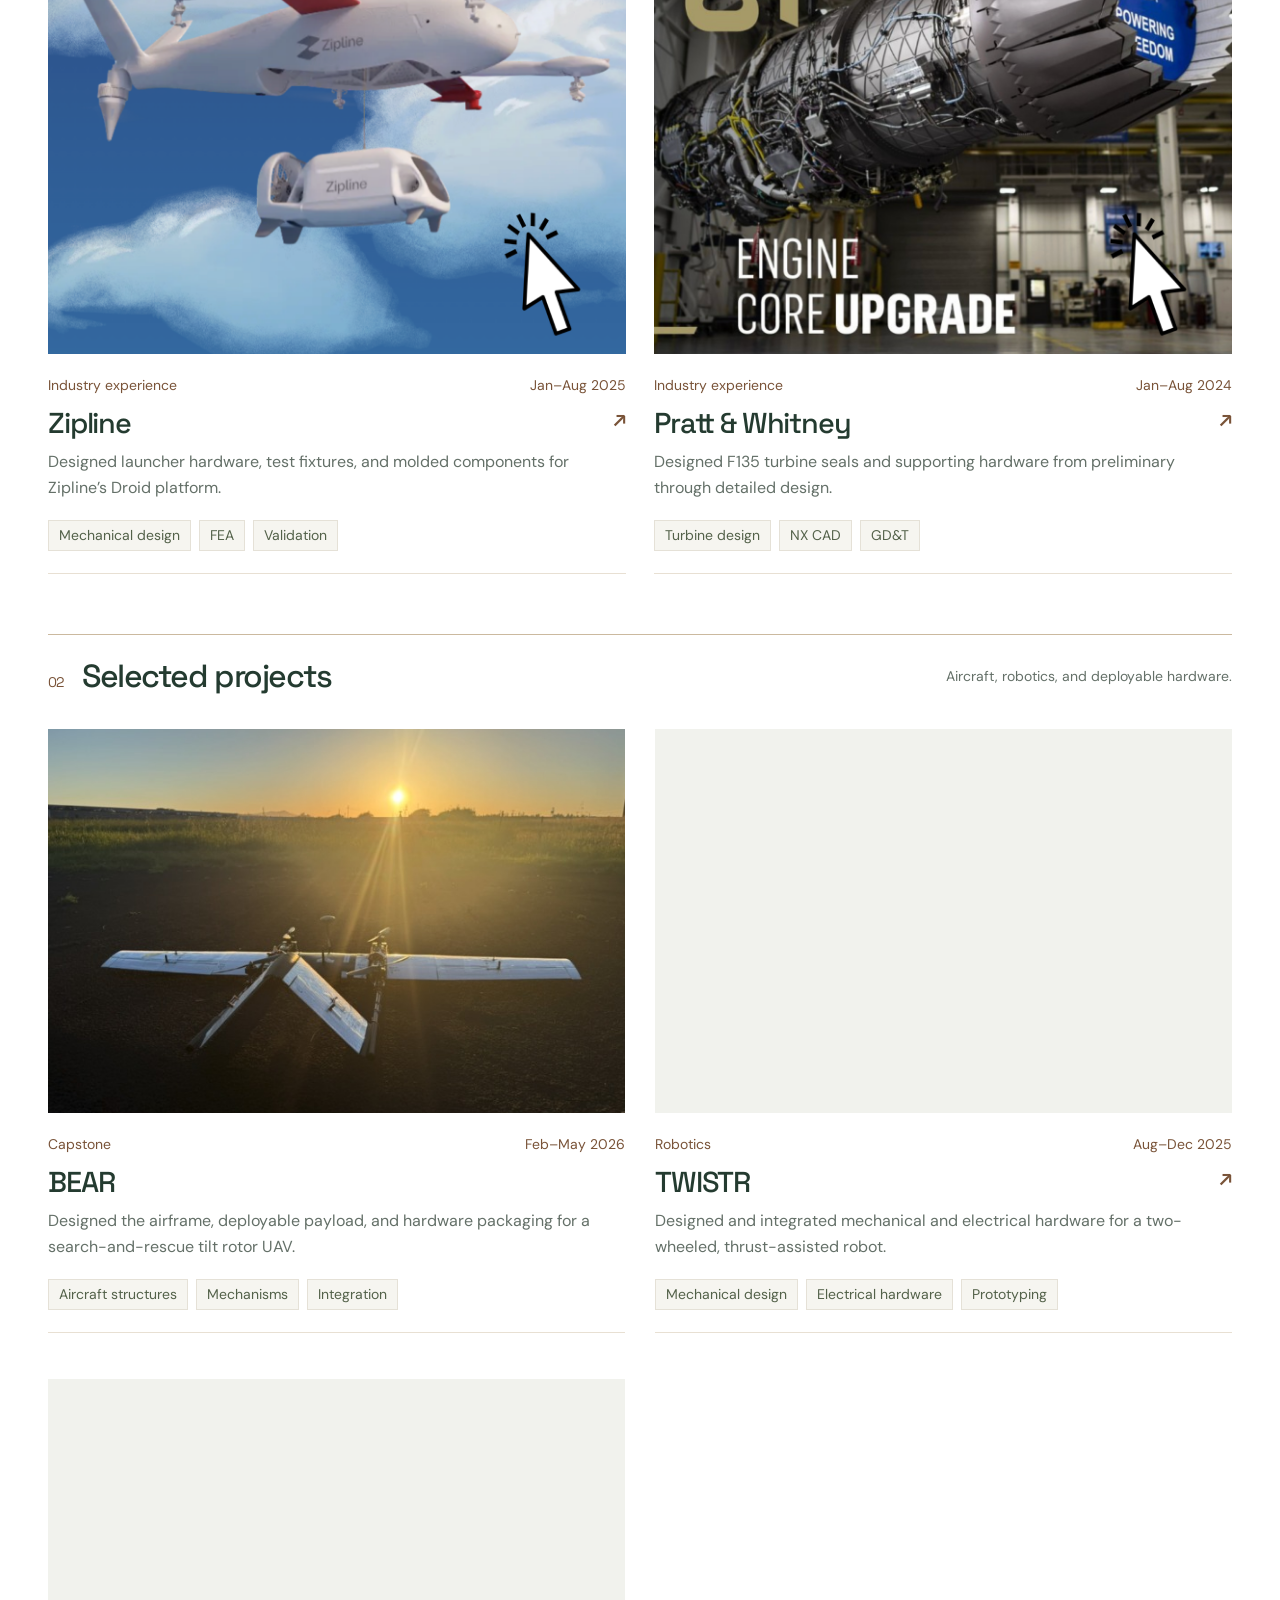
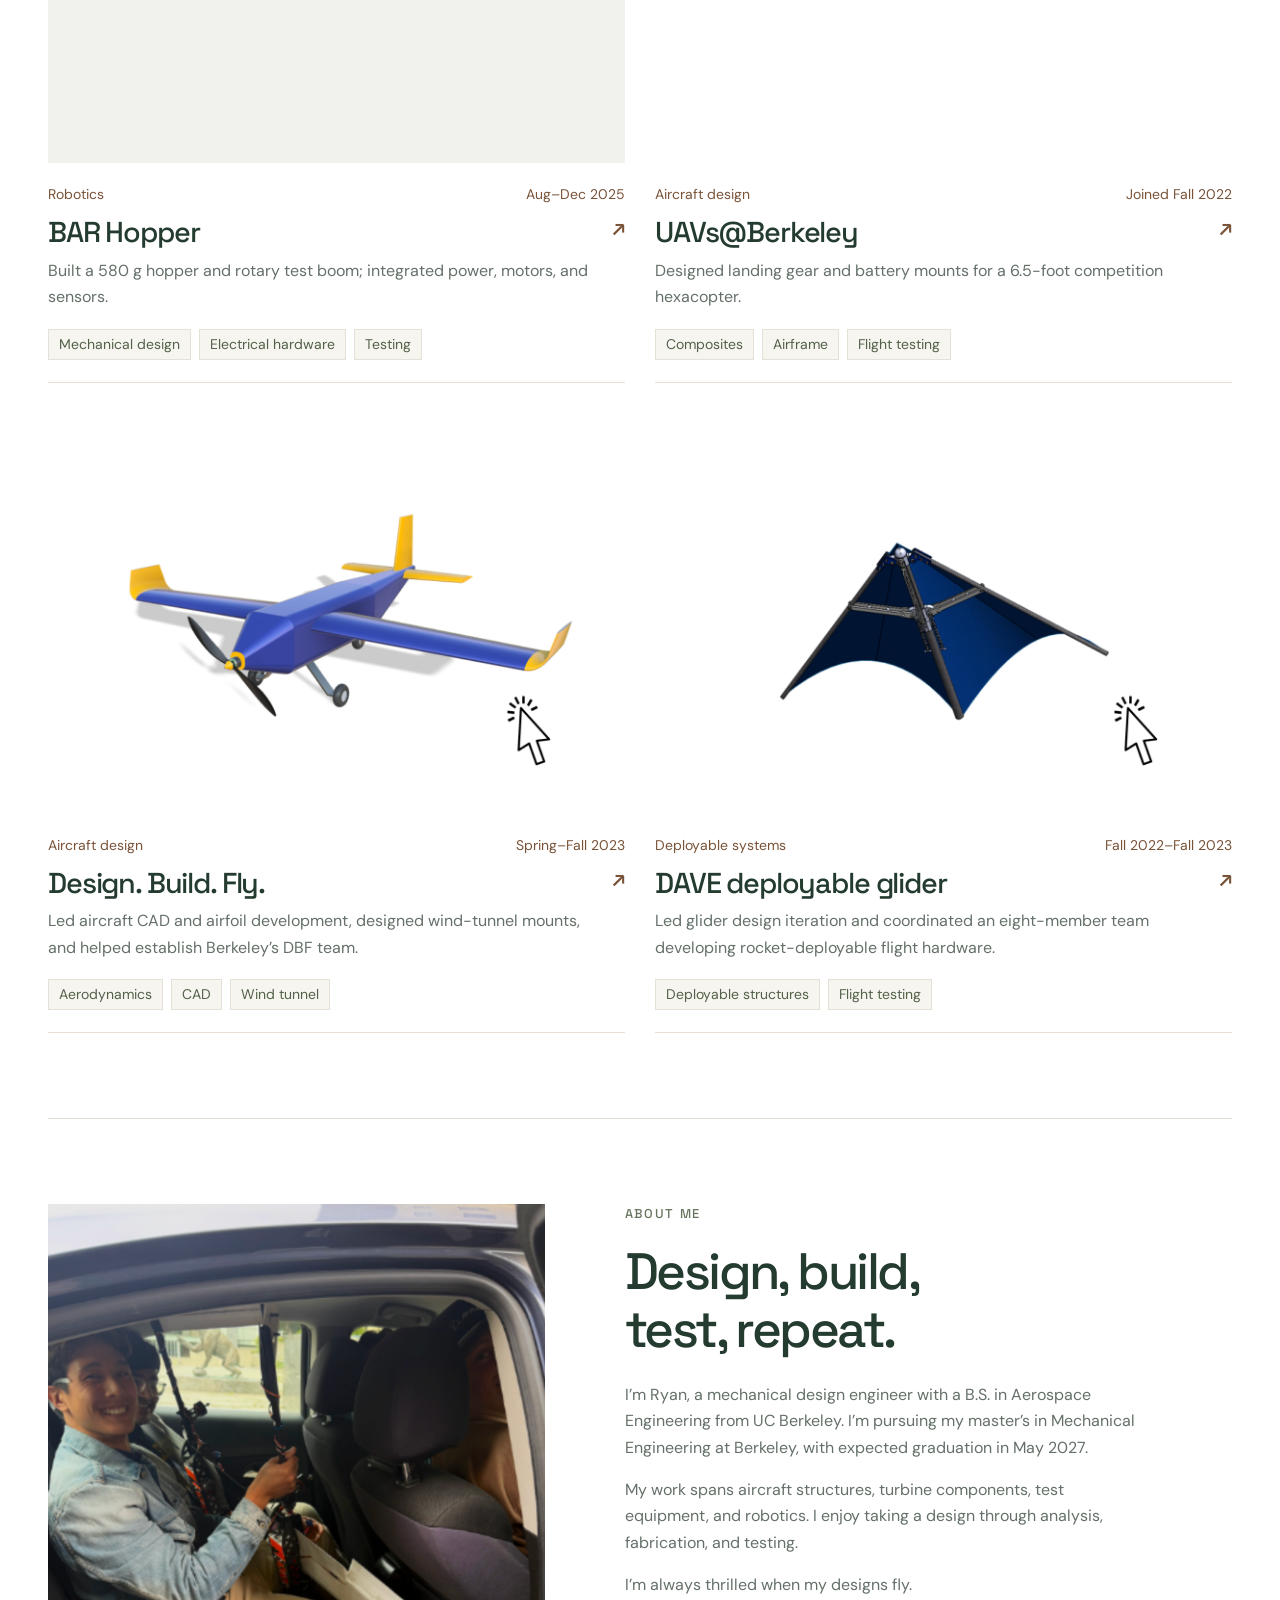
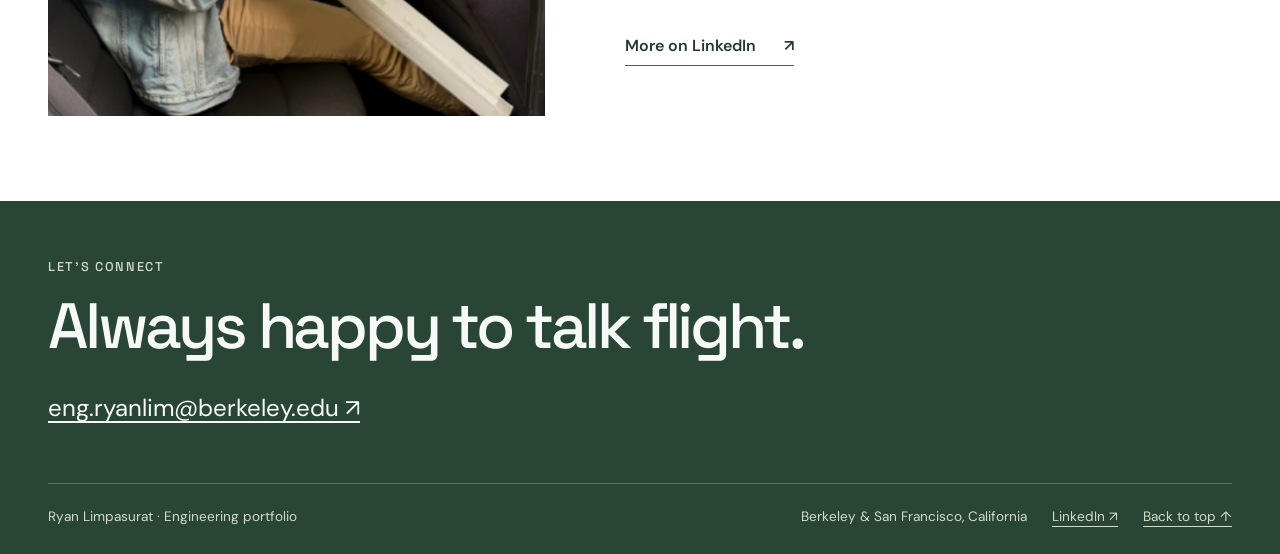
==== commit e228e3d4: "Restore alternating pine and brown navigation colors" ====
--- a/index.html
+++ b/index.html
@@ -1,3 +1,3 @@
 <!DOCTYPE html>
 
-<html lang="en"><head><meta charset="utf-8"/><meta content="width=device-width,initial-scale=1" name="viewport"/><title>Aerospace &amp; mechanical engineering — Ryan Limpasurat</title><meta content="Mechanical design, aircraft structures, robotics, and flight testing. Explore Ryan Limpasurat’s engineering work." name="description"/><link href="/assets/cc8177aade-cropped-rescue_hamster_by_thehungtd_dg7qtp6-pre.png" rel="icon" type="image/png"/><link href="/style.css?v=compact-stealth-2" rel="stylesheet"/></head><body id="top"><a class="skip" href="#main">Skip to content</a><header class="wrap"><nav aria-label="Main navigation" class="nav"><a class="brand" href="/"><img alt="Ryan’s hamster mascot" class="brand-hamster" height="54" src="/assets/cc8177aade-cropped-rescue_hamster_by_thehungtd_dg7qtp6-pre.png" width="54"/><span class="brand-name">Ryan<br/>Limpasurat</span></a><div class="nav-links"><a href="/#work">Work</a><a href="/#projects">Projects</a><a class="resume-link" href="https://docs.google.com/document/d/1uAulsKVpNyA8r-6NnI3T_6q6APFQ8vaxruHTOzFkLVQ/edit?tab=t.0" rel="noopener noreferrer" target="_blank">Resume</a><a href="/#about">About</a><a href="/#contact">Contact ↗</a></div></nav></header><main id="main"><div class="wrap"><section class="hero"><div><div class="eyebrow">Ryan Limpasurat / Aerospace &amp; mechanical engineering</div><h1>From first sketch<br/>to <span>first flight.</span></h1></div><div class="hero-copy"><p>I’m a mechanical design engineer with experience in aircraft structures, mechanisms, and test systems at Zipline and Pratt &amp; Whitney.</p><a class="text-link" href="#work">Explore my work <span aria-hidden="true">↓</span></a></div></section><section aria-label="Project photography" aria-roledescription="carousel" class="hero-photo hero-carousel"><div aria-hidden="false" class="hero-slide is-active" data-slide="0"><img alt="Flight testing in the field" fetchpriority="high" src="/assets/95d45b755d-img_6831.jpg?v=08e706e" style="object-position:center 57%"/><div class="photo-caption"><div><div class="eyebrow">UAVs@Berkeley</div><p>Flight testing in the field</p></div><a href="/projects/uav/">Explore the project ↗</a></div></div><div aria-hidden="true" class="hero-slide" data-slide="1"><img alt="The high-speed launcher, built and on site" loading="lazy" src="/assets/f091653a92-img_8451-edited.jpg?v=08e706e" style="object-position:center 53%"/><div class="photo-caption"><div><div class="eyebrow">Zipline</div><p>The high-speed launcher, built and on site</p></div><a href="/projects/zipline/" tabindex="-1">Explore the project ↗</a></div></div><div aria-hidden="true" class="hero-slide" data-slide="2"><img alt="The aircraft and the team behind it" loading="lazy" src="/assets/bbfe7747b4-image-1.png?v=08e706e" style="object-position:center 46%"/><div class="photo-caption"><div><div class="eyebrow">Design. Build. Fly.</div><p>The aircraft and the team behind it</p></div><a href="/projects/design-build-fly/" tabindex="-1">Explore the project ↗</a></div></div><div aria-hidden="true" class="hero-slide" data-slide="3"><img alt="F135 Engine Core Upgrade program" loading="lazy" src="/assets/f5f21936bf-thumb-1920-941079.jpg" style="object-position:center 50%"/><div class="photo-caption"><div><div class="eyebrow">Pratt &amp; Whitney</div><p>F135 Engine Core Upgrade program</p></div><a href="/projects/pratt-whitney/" tabindex="-1">Explore the project ↗</a></div></div><div aria-hidden="true" class="hero-slide" data-slide="4"><img alt="Building and testing thrust-assisted robotics" loading="lazy" src="/assets/hopper-p17-0.jpeg" style="object-position:center 50%"/><div class="photo-caption"><div><div class="eyebrow">BAR Hopper</div><p>Building and testing thrust-assisted robotics</p></div><a href="/projects/bar-hopper/" tabindex="-1">Explore the project ↗</a></div></div><div aria-hidden="true" class="hero-slide" data-slide="5"><img alt="TWISTR assembled with onboard electronics" loading="lazy" src="/assets/twistr-p1-1.png?v=08e706e" style="object-position:center 55%"/><div class="photo-caption"><div><div class="eyebrow">TWISTR</div><p>From mechanical assembly to electrical integration</p></div><a href="/projects/twistr/" tabindex="-1">Explore the project ↗</a></div></div><div aria-hidden="true" class="hero-slide" data-bear-slide="" data-slide="0"><img alt="BEAR tilt rotor aircraft at sunset" loading="lazy" src="/assets/bear-sunset.jpg" style="object-position:center 50%"/><div class="photo-caption"><div><div class="eyebrow">BEAR</div><p>Capstone flight testing</p></div><a href="/projects/bear/" tabindex="-1">Explore the project ↗</a></div></div><div class="carousel-controls"><button aria-label="Previous photograph" data-direction="-1" type="button">←</button><span class="slide-counter">01 / 07</span><button aria-label="Next photograph" data-direction="1" type="button">→</button><button aria-label="Pause slideshow" class="carousel-pause" type="button">Pause</button></div></section><section class="section" id="work"><div class="section-head"><h2><span class="section-number">01</span>Industry experience</h2><p>Design · Build · Analyze · Test</p></div><div class="experience-grid"><article aria-labelledby="stealth-title" class="industry-placeholder"><div class="stealth-photo"><img alt="Clouds beneath a deep blue stratospheric sky" decoding="async" loading="lazy" src="/assets/stratosphere-cover.png"/></div><div class="stealth-copy"><div class="card-meta"><span>Current role</span><span>May 2026–present</span></div><h3 id="stealth-title">Stealth startup</h3><p class="stealth-role">Mechanical Design Engineer</p><p>Mechanical design for high-altitude aircraft, with a focus on avionics and payload integration.</p><p class="stealth-note">Details under wraps for now.</p></div></article><a class="card card-zipline" href="/projects/zipline/"><div class="card-photo"><img alt="Zipline project" decoding="async" loading="lazy" src="/assets/688d837650-screenshot-2025-09-19-at-3.37.49-pm.png?v=08e706e"/></div><div class="card-text"><div class="card-meta"><span>Industry experience</span><span>Jan–Aug 2025</span></div><h3>Zipline <span aria-hidden="true">↗</span></h3><p>Designed launcher hardware, test fixtures, and molded components for Zipline’s Droid platform.</p><div class="tags"><span class="tag">Mechanical design</span><span class="tag">FEA</span><span class="tag">Validation</span></div></div></a><a class="card card-pratt-whitney" href="/projects/pratt-whitney/"><div class="card-photo"><img alt="Pratt &amp; Whitney project" decoding="async" loading="lazy" src="/assets/534cb168d4-screenshot-2025-09-19-at-3.41.42-pm.png?v=08e706e"/></div><div class="card-text"><div class="card-meta"><span>Industry experience</span><span>Jan–Aug 2024</span></div><h3>Pratt &amp; Whitney <span aria-hidden="true">↗</span></h3><p>Designed F135 turbine seals and supporting hardware from preliminary through detailed design.</p><div class="tags"><span class="tag">Turbine design</span><span class="tag">NX CAD</span><span class="tag">GD&amp;T</span></div></div></a></div></section><section class="section" id="projects"><div class="section-head"><h2><span class="section-number">02</span>Selected projects</h2><p>Aircraft, robotics, and deployable hardware.</p></div><div class="projects-grid"><a class="card card-bear" href="/projects/bear/"><div class="card-photo"><img alt="BEAR tilt rotor aircraft at sunset" decoding="async" loading="lazy" src="/assets/bear-sunset.jpg"/></div><div class="card-text"><div class="card-meta"><span>Capstone</span><span>Feb–May 2026</span></div><h3>BEAR</h3><p>Designed the airframe, deployable payload, and hardware packaging for a search-and-rescue tilt rotor UAV.</p><div class="tags"><span class="tag">Aircraft structures</span><span class="tag">Mechanisms</span><span class="tag">Integration</span></div></div></a><a class="card card-twistr" href="/projects/twistr/"><div class="card-photo"><img alt="TWISTR project" decoding="async" loading="lazy" src="/assets/twistr-p1-1.png?v=08e706e"/></div><div class="card-text"><div class="card-meta"><span>Robotics</span><span>Aug–Dec 2025</span></div><h3>TWISTR <span aria-hidden="true">↗</span></h3><p>Designed and integrated mechanical and electrical hardware for a two-wheeled, thrust-assisted robot.</p><div class="tags"><span class="tag">Mechanical design</span><span class="tag">Electrical hardware</span><span class="tag">Prototyping</span></div></div></a><a class="card card-bar-hopper" href="/projects/bar-hopper/"><div class="card-photo"><img alt="BAR Hopper project" decoding="async" loading="lazy" src="/assets/hopper-p5-3.jpeg"/></div><div class="card-text"><div class="card-meta"><span>Robotics</span><span>Aug–Dec 2025</span></div><h3>BAR Hopper <span aria-hidden="true">↗</span></h3><p>Built a 580 g hopper and rotary test boom; integrated power, motors, and sensors.</p><div class="tags"><span class="tag">Mechanical design</span><span class="tag">Electrical hardware</span><span class="tag">Testing</span></div></div></a><a class="card card-uav" href="/projects/uav/"><div class="card-photo"><img alt="UAVs@Berkeley project" decoding="async" loading="lazy" src="/assets/48b9a0c4f4-screenshot-2025-09-19-at-3.34.51-pm.png"/></div><div class="card-text"><div class="card-meta"><span>Aircraft design</span><span>Joined Fall 2022</span></div><h3>UAVs@Berkeley <span aria-hidden="true">↗</span></h3><p>Designed landing gear and battery mounts for a 6.5-foot competition hexacopter.</p><div class="tags"><span class="tag">Composites</span><span class="tag">Airframe</span><span class="tag">Flight testing</span></div></div></a><a class="card card-design-build-fly" href="/projects/design-build-fly/"><div class="card-photo"><img alt="Design. Build. Fly. project" decoding="async" loading="lazy" src="/assets/7c4b3bf59d-screenshot-2025-09-19-at-3.32.20-pm.png"/></div><div class="card-text"><div class="card-meta"><span>Aircraft design</span><span>Spring–Fall 2023</span></div><h3>Design. Build. Fly. <span aria-hidden="true">↗</span></h3><p>Led aircraft CAD and airfoil development, designed wind-tunnel mounts, and helped establish Berkeley’s DBF team.</p><div class="tags"><span class="tag">Aerodynamics</span><span class="tag">CAD</span><span class="tag">Wind tunnel</span></div></div></a><a class="card card-dave" href="/projects/dave/"><div class="card-photo"><img alt="DAVE deployable glider project" decoding="async" loading="lazy" src="/assets/ab5383b9f1-screenshot-2025-09-19-at-3.33.42-pm.png"/></div><div class="card-text"><div class="card-meta"><span>Deployable systems</span><span>Fall 2022–Fall 2023</span></div><h3>DAVE deployable glider <span aria-hidden="true">↗</span></h3><p>Led glider design iteration and coordinated an eight-member team developing rocket-deployable flight hardware.</p><div class="tags"><span class="tag">Deployable structures</span><span class="tag">Flight testing</span></div></div></a></div></section><section class="about" id="about"><img alt="Ryan smiling in a car with project hardware" class="about-photo" decoding="async" loading="lazy" src="/assets/ryan-about.png"/><div><div class="eyebrow">About me</div><h2>Design, build,<br/>test, repeat.</h2><p>I’m Ryan, a mechanical design engineer with a B.S. in Aerospace Engineering from UC Berkeley. I’m pursuing my master’s in Mechanical Engineering at Berkeley, with expected graduation in May 2027.</p><p>My work spans aircraft structures, turbine components, test equipment, and robotics. I enjoy taking a design through analysis, fabrication, and testing.</p><p>I’m always thrilled when my designs fly.</p><a class="text-link" href="https://www.linkedin.com/in/ryan-limpasurat/" rel="noopener noreferrer" target="_blank">More on LinkedIn <span aria-hidden="true">↗</span></a></div></section></div></main><footer class="footer" id="contact"><div class="wrap"><div class="eyebrow">Let’s connect</div><h2>Always happy to talk flight.</h2><a class="footer-email" href="mailto:eng.ryanlim@berkeley.edu">eng.ryanlim@berkeley.edu ↗</a><div class="footer-bottom"><span>Ryan Limpasurat · Engineering portfolio</span><div class="footer-links"><span>Berkeley &amp; San Francisco, California</span><a href="https://www.linkedin.com/in/ryan-limpasurat/" rel="noopener noreferrer" target="_blank">LinkedIn ↗</a><a href="#top">Back to top ↑</a></div></div></div></footer><script defer="" src="/site.js"></script></body></html>+<html lang="en"><head><meta charset="utf-8"/><meta content="width=device-width,initial-scale=1" name="viewport"/><title>Aerospace &amp; mechanical engineering — Ryan Limpasurat</title><meta content="Mechanical design, aircraft structures, robotics, and flight testing. Explore Ryan Limpasurat’s engineering work." name="description"/><link href="/assets/cc8177aade-cropped-rescue_hamster_by_thehungtd_dg7qtp6-pre.png" rel="icon" type="image/png"/><link href="/style.css?v=nav-palette-3" rel="stylesheet"/></head><body id="top"><a class="skip" href="#main">Skip to content</a><header class="wrap"><nav aria-label="Main navigation" class="nav"><a class="brand" href="/"><img alt="Ryan’s hamster mascot" class="brand-hamster" height="54" src="/assets/cc8177aade-cropped-rescue_hamster_by_thehungtd_dg7qtp6-pre.png" width="54"/><span class="brand-name">Ryan<br/>Limpasurat</span></a><div class="nav-links"><a href="/#work">Work</a><a href="/#projects">Projects</a><a class="resume-link" href="https://docs.google.com/document/d/1uAulsKVpNyA8r-6NnI3T_6q6APFQ8vaxruHTOzFkLVQ/edit?tab=t.0" rel="noopener noreferrer" target="_blank">Resume</a><a href="/#about">About</a><a href="/#contact">Contact ↗</a></div></nav></header><main id="main"><div class="wrap"><section class="hero"><div><div class="eyebrow">Ryan Limpasurat / Aerospace &amp; mechanical engineering</div><h1>From first sketch<br/>to <span>first flight.</span></h1></div><div class="hero-copy"><p>I’m a mechanical design engineer with experience in aircraft structures, mechanisms, and test systems at Zipline and Pratt &amp; Whitney.</p><a class="text-link" href="#work">Explore my work <span aria-hidden="true">↓</span></a></div></section><section aria-label="Project photography" aria-roledescription="carousel" class="hero-photo hero-carousel"><div aria-hidden="false" class="hero-slide is-active" data-slide="0"><img alt="Flight testing in the field" fetchpriority="high" src="/assets/95d45b755d-img_6831.jpg?v=08e706e" style="object-position:center 57%"/><div class="photo-caption"><div><div class="eyebrow">UAVs@Berkeley</div><p>Flight testing in the field</p></div><a href="/projects/uav/">Explore the project ↗</a></div></div><div aria-hidden="true" class="hero-slide" data-slide="1"><img alt="The high-speed launcher, built and on site" loading="lazy" src="/assets/f091653a92-img_8451-edited.jpg?v=08e706e" style="object-position:center 53%"/><div class="photo-caption"><div><div class="eyebrow">Zipline</div><p>The high-speed launcher, built and on site</p></div><a href="/projects/zipline/" tabindex="-1">Explore the project ↗</a></div></div><div aria-hidden="true" class="hero-slide" data-slide="2"><img alt="The aircraft and the team behind it" loading="lazy" src="/assets/bbfe7747b4-image-1.png?v=08e706e" style="object-position:center 46%"/><div class="photo-caption"><div><div class="eyebrow">Design. Build. Fly.</div><p>The aircraft and the team behind it</p></div><a href="/projects/design-build-fly/" tabindex="-1">Explore the project ↗</a></div></div><div aria-hidden="true" class="hero-slide" data-slide="3"><img alt="F135 Engine Core Upgrade program" loading="lazy" src="/assets/f5f21936bf-thumb-1920-941079.jpg" style="object-position:center 50%"/><div class="photo-caption"><div><div class="eyebrow">Pratt &amp; Whitney</div><p>F135 Engine Core Upgrade program</p></div><a href="/projects/pratt-whitney/" tabindex="-1">Explore the project ↗</a></div></div><div aria-hidden="true" class="hero-slide" data-slide="4"><img alt="Building and testing thrust-assisted robotics" loading="lazy" src="/assets/hopper-p17-0.jpeg" style="object-position:center 50%"/><div class="photo-caption"><div><div class="eyebrow">BAR Hopper</div><p>Building and testing thrust-assisted robotics</p></div><a href="/projects/bar-hopper/" tabindex="-1">Explore the project ↗</a></div></div><div aria-hidden="true" class="hero-slide" data-slide="5"><img alt="TWISTR assembled with onboard electronics" loading="lazy" src="/assets/twistr-p1-1.png?v=08e706e" style="object-position:center 55%"/><div class="photo-caption"><div><div class="eyebrow">TWISTR</div><p>From mechanical assembly to electrical integration</p></div><a href="/projects/twistr/" tabindex="-1">Explore the project ↗</a></div></div><div aria-hidden="true" class="hero-slide" data-bear-slide="" data-slide="0"><img alt="BEAR tilt rotor aircraft at sunset" loading="lazy" src="/assets/bear-sunset.jpg" style="object-position:center 50%"/><div class="photo-caption"><div><div class="eyebrow">BEAR</div><p>Capstone flight testing</p></div><a href="/projects/bear/" tabindex="-1">Explore the project ↗</a></div></div><div class="carousel-controls"><button aria-label="Previous photograph" data-direction="-1" type="button">←</button><span class="slide-counter">01 / 07</span><button aria-label="Next photograph" data-direction="1" type="button">→</button><button aria-label="Pause slideshow" class="carousel-pause" type="button">Pause</button></div></section><section class="section" id="work"><div class="section-head"><h2><span class="section-number">01</span>Industry experience</h2><p>Design · Build · Analyze · Test</p></div><div class="experience-grid"><article aria-labelledby="stealth-title" class="industry-placeholder"><div class="stealth-photo"><img alt="Clouds beneath a deep blue stratospheric sky" decoding="async" loading="lazy" src="/assets/stratosphere-cover.png"/></div><div class="stealth-copy"><div class="card-meta"><span>Current role</span><span>May 2026–present</span></div><h3 id="stealth-title">Stealth startup</h3><p class="stealth-role">Mechanical Design Engineer</p><p>Mechanical design for high-altitude aircraft, with a focus on avionics and payload integration.</p><p class="stealth-note">Details under wraps for now.</p></div></article><a class="card card-zipline" href="/projects/zipline/"><div class="card-photo"><img alt="Zipline project" decoding="async" loading="lazy" src="/assets/688d837650-screenshot-2025-09-19-at-3.37.49-pm.png?v=08e706e"/></div><div class="card-text"><div class="card-meta"><span>Industry experience</span><span>Jan–Aug 2025</span></div><h3>Zipline <span aria-hidden="true">↗</span></h3><p>Designed launcher hardware, test fixtures, and molded components for Zipline’s Droid platform.</p><div class="tags"><span class="tag">Mechanical design</span><span class="tag">FEA</span><span class="tag">Validation</span></div></div></a><a class="card card-pratt-whitney" href="/projects/pratt-whitney/"><div class="card-photo"><img alt="Pratt &amp; Whitney project" decoding="async" loading="lazy" src="/assets/534cb168d4-screenshot-2025-09-19-at-3.41.42-pm.png?v=08e706e"/></div><div class="card-text"><div class="card-meta"><span>Industry experience</span><span>Jan–Aug 2024</span></div><h3>Pratt &amp; Whitney <span aria-hidden="true">↗</span></h3><p>Designed F135 turbine seals and supporting hardware from preliminary through detailed design.</p><div class="tags"><span class="tag">Turbine design</span><span class="tag">NX CAD</span><span class="tag">GD&amp;T</span></div></div></a></div></section><section class="section" id="projects"><div class="section-head"><h2><span class="section-number">02</span>Selected projects</h2><p>Aircraft, robotics, and deployable hardware.</p></div><div class="projects-grid"><a class="card card-bear" href="/projects/bear/"><div class="card-photo"><img alt="BEAR tilt rotor aircraft at sunset" decoding="async" loading="lazy" src="/assets/bear-sunset.jpg"/></div><div class="card-text"><div class="card-meta"><span>Capstone</span><span>Feb–May 2026</span></div><h3>BEAR</h3><p>Designed the airframe, deployable payload, and hardware packaging for a search-and-rescue tilt rotor UAV.</p><div class="tags"><span class="tag">Aircraft structures</span><span class="tag">Mechanisms</span><span class="tag">Integration</span></div></div></a><a class="card card-twistr" href="/projects/twistr/"><div class="card-photo"><img alt="TWISTR project" decoding="async" loading="lazy" src="/assets/twistr-p1-1.png?v=08e706e"/></div><div class="card-text"><div class="card-meta"><span>Robotics</span><span>Aug–Dec 2025</span></div><h3>TWISTR <span aria-hidden="true">↗</span></h3><p>Designed and integrated mechanical and electrical hardware for a two-wheeled, thrust-assisted robot.</p><div class="tags"><span class="tag">Mechanical design</span><span class="tag">Electrical hardware</span><span class="tag">Prototyping</span></div></div></a><a class="card card-bar-hopper" href="/projects/bar-hopper/"><div class="card-photo"><img alt="BAR Hopper project" decoding="async" loading="lazy" src="/assets/hopper-p5-3.jpeg"/></div><div class="card-text"><div class="card-meta"><span>Robotics</span><span>Aug–Dec 2025</span></div><h3>BAR Hopper <span aria-hidden="true">↗</span></h3><p>Built a 580 g hopper and rotary test boom; integrated power, motors, and sensors.</p><div class="tags"><span class="tag">Mechanical design</span><span class="tag">Electrical hardware</span><span class="tag">Testing</span></div></div></a><a class="card card-uav" href="/projects/uav/"><div class="card-photo"><img alt="UAVs@Berkeley project" decoding="async" loading="lazy" src="/assets/48b9a0c4f4-screenshot-2025-09-19-at-3.34.51-pm.png"/></div><div class="card-text"><div class="card-meta"><span>Aircraft design</span><span>Joined Fall 2022</span></div><h3>UAVs@Berkeley <span aria-hidden="true">↗</span></h3><p>Designed landing gear and battery mounts for a 6.5-foot competition hexacopter.</p><div class="tags"><span class="tag">Composites</span><span class="tag">Airframe</span><span class="tag">Flight testing</span></div></div></a><a class="card card-design-build-fly" href="/projects/design-build-fly/"><div class="card-photo"><img alt="Design. Build. Fly. project" decoding="async" loading="lazy" src="/assets/7c4b3bf59d-screenshot-2025-09-19-at-3.32.20-pm.png"/></div><div class="card-text"><div class="card-meta"><span>Aircraft design</span><span>Spring–Fall 2023</span></div><h3>Design. Build. Fly. <span aria-hidden="true">↗</span></h3><p>Led aircraft CAD and airfoil development, designed wind-tunnel mounts, and helped establish Berkeley’s DBF team.</p><div class="tags"><span class="tag">Aerodynamics</span><span class="tag">CAD</span><span class="tag">Wind tunnel</span></div></div></a><a class="card card-dave" href="/projects/dave/"><div class="card-photo"><img alt="DAVE deployable glider project" decoding="async" loading="lazy" src="/assets/ab5383b9f1-screenshot-2025-09-19-at-3.33.42-pm.png"/></div><div class="card-text"><div class="card-meta"><span>Deployable systems</span><span>Fall 2022–Fall 2023</span></div><h3>DAVE deployable glider <span aria-hidden="true">↗</span></h3><p>Led glider design iteration and coordinated an eight-member team developing rocket-deployable flight hardware.</p><div class="tags"><span class="tag">Deployable structures</span><span class="tag">Flight testing</span></div></div></a></div></section><section class="about" id="about"><img alt="Ryan smiling in a car with project hardware" class="about-photo" decoding="async" loading="lazy" src="/assets/ryan-about.png"/><div><div class="eyebrow">About me</div><h2>Design, build,<br/>test, repeat.</h2><p>I’m Ryan, a mechanical design engineer with a B.S. in Aerospace Engineering from UC Berkeley. I’m pursuing my master’s in Mechanical Engineering at Berkeley, with expected graduation in May 2027.</p><p>My work spans aircraft structures, turbine components, test equipment, and robotics. I enjoy taking a design through analysis, fabrication, and testing.</p><p>I’m always thrilled when my designs fly.</p><a class="text-link" href="https://www.linkedin.com/in/ryan-limpasurat/" rel="noopener noreferrer" target="_blank">More on LinkedIn <span aria-hidden="true">↗</span></a></div></section></div></main><footer class="footer" id="contact"><div class="wrap"><div class="eyebrow">Let’s connect</div><h2>Always happy to talk flight.</h2><a class="footer-email" href="mailto:eng.ryanlim@berkeley.edu">eng.ryanlim@berkeley.edu ↗</a><div class="footer-bottom"><span>Ryan Limpasurat · Engineering portfolio</span><div class="footer-links"><span>Berkeley &amp; San Francisco, California</span><a href="https://www.linkedin.com/in/ryan-limpasurat/" rel="noopener noreferrer" target="_blank">LinkedIn ↗</a><a href="#top">Back to top ↑</a></div></div></div></footer><script defer="" src="/site.js"></script></body></html>
--- a/style.css
+++ b/style.css
@@ -59,3 +59,6 @@
 .section-head p,.article figcaption,.article .curated-gallery figcaption{font-size:.875rem}
 @media(max-width:1000px){.gallery-row{grid-template-columns:minmax(0,1fr);gap:24px}}
 @media(max-width:600px){.article iframe.document-viewer.report-viewer{height:620px}.article iframe.document-viewer.slides-viewer{aspect-ratio:auto;height:440px;min-height:0}}
+
+/* Keep the navigation palette alternating as links are added. */
+.nav-links a:nth-child(odd){color:var(--ink)}.nav-links a:nth-child(even){color:var(--brown)}.nav-links a:hover{color:var(--orange)}
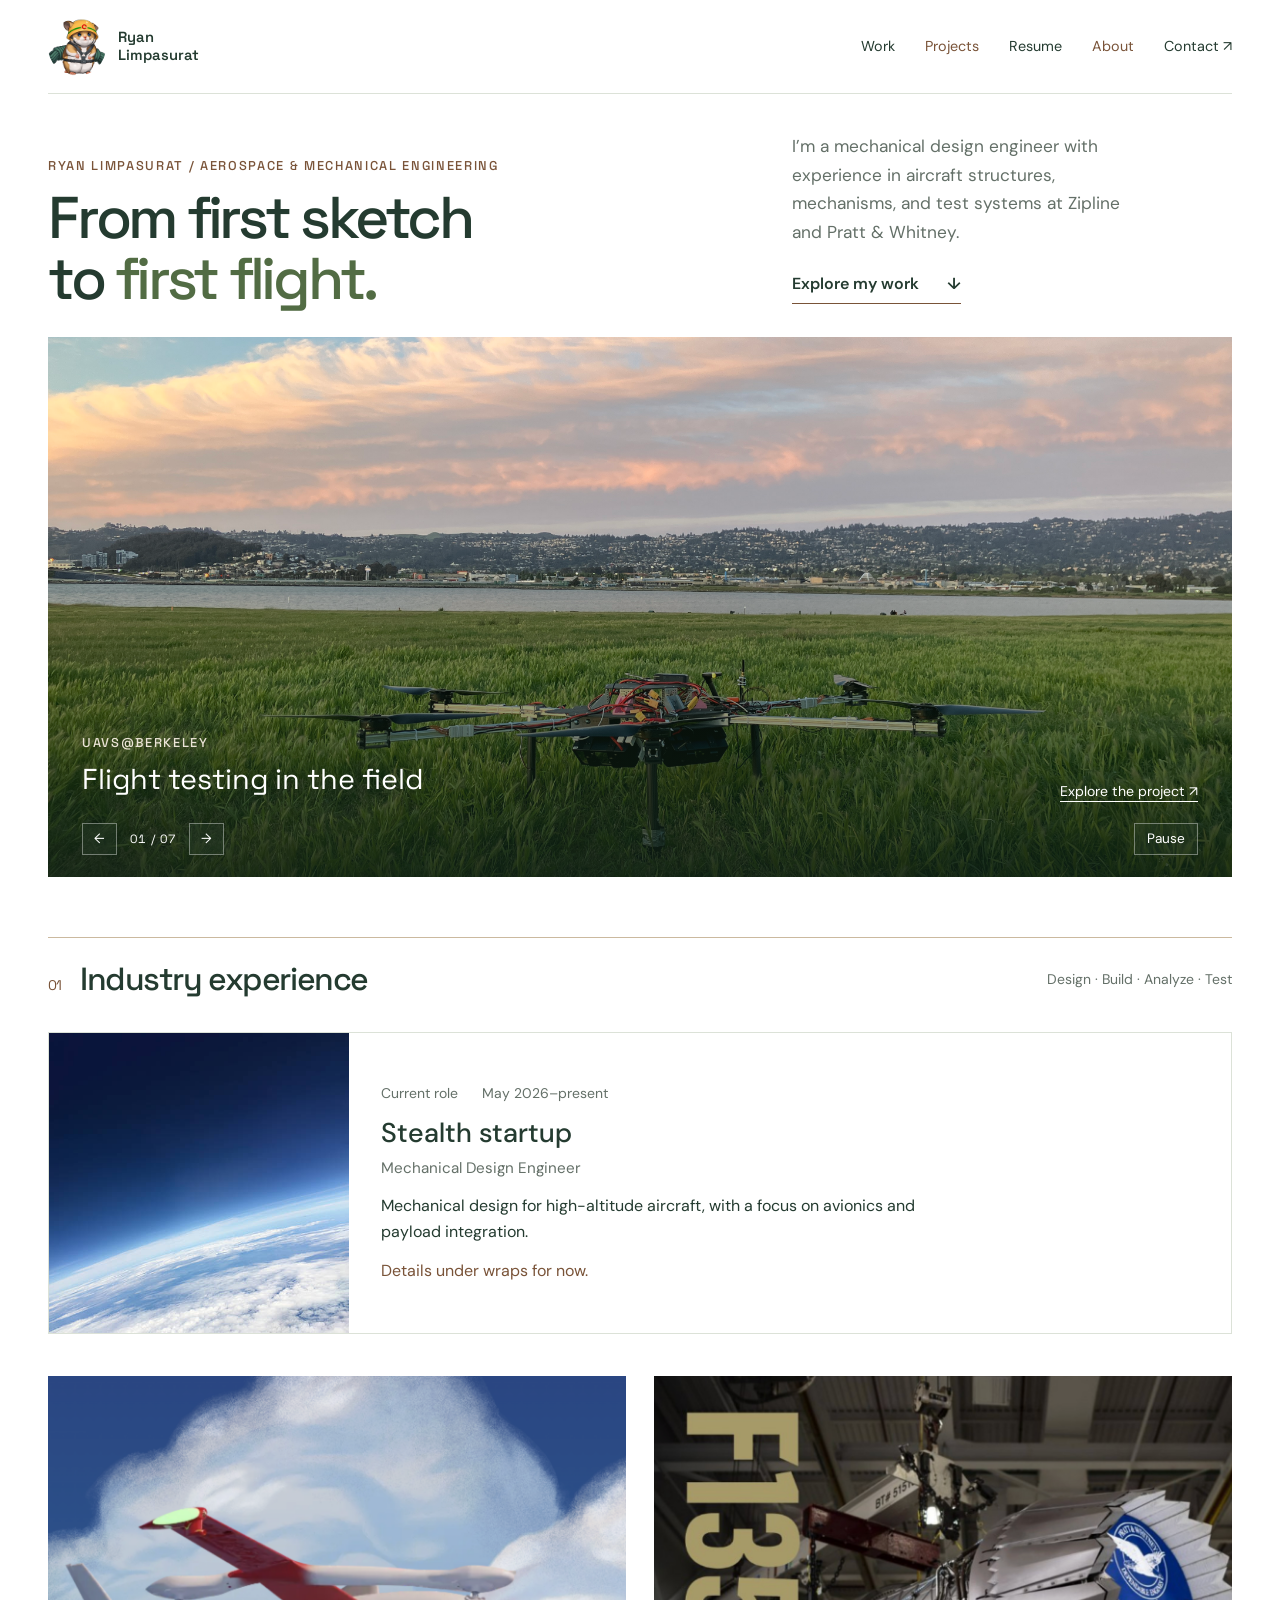
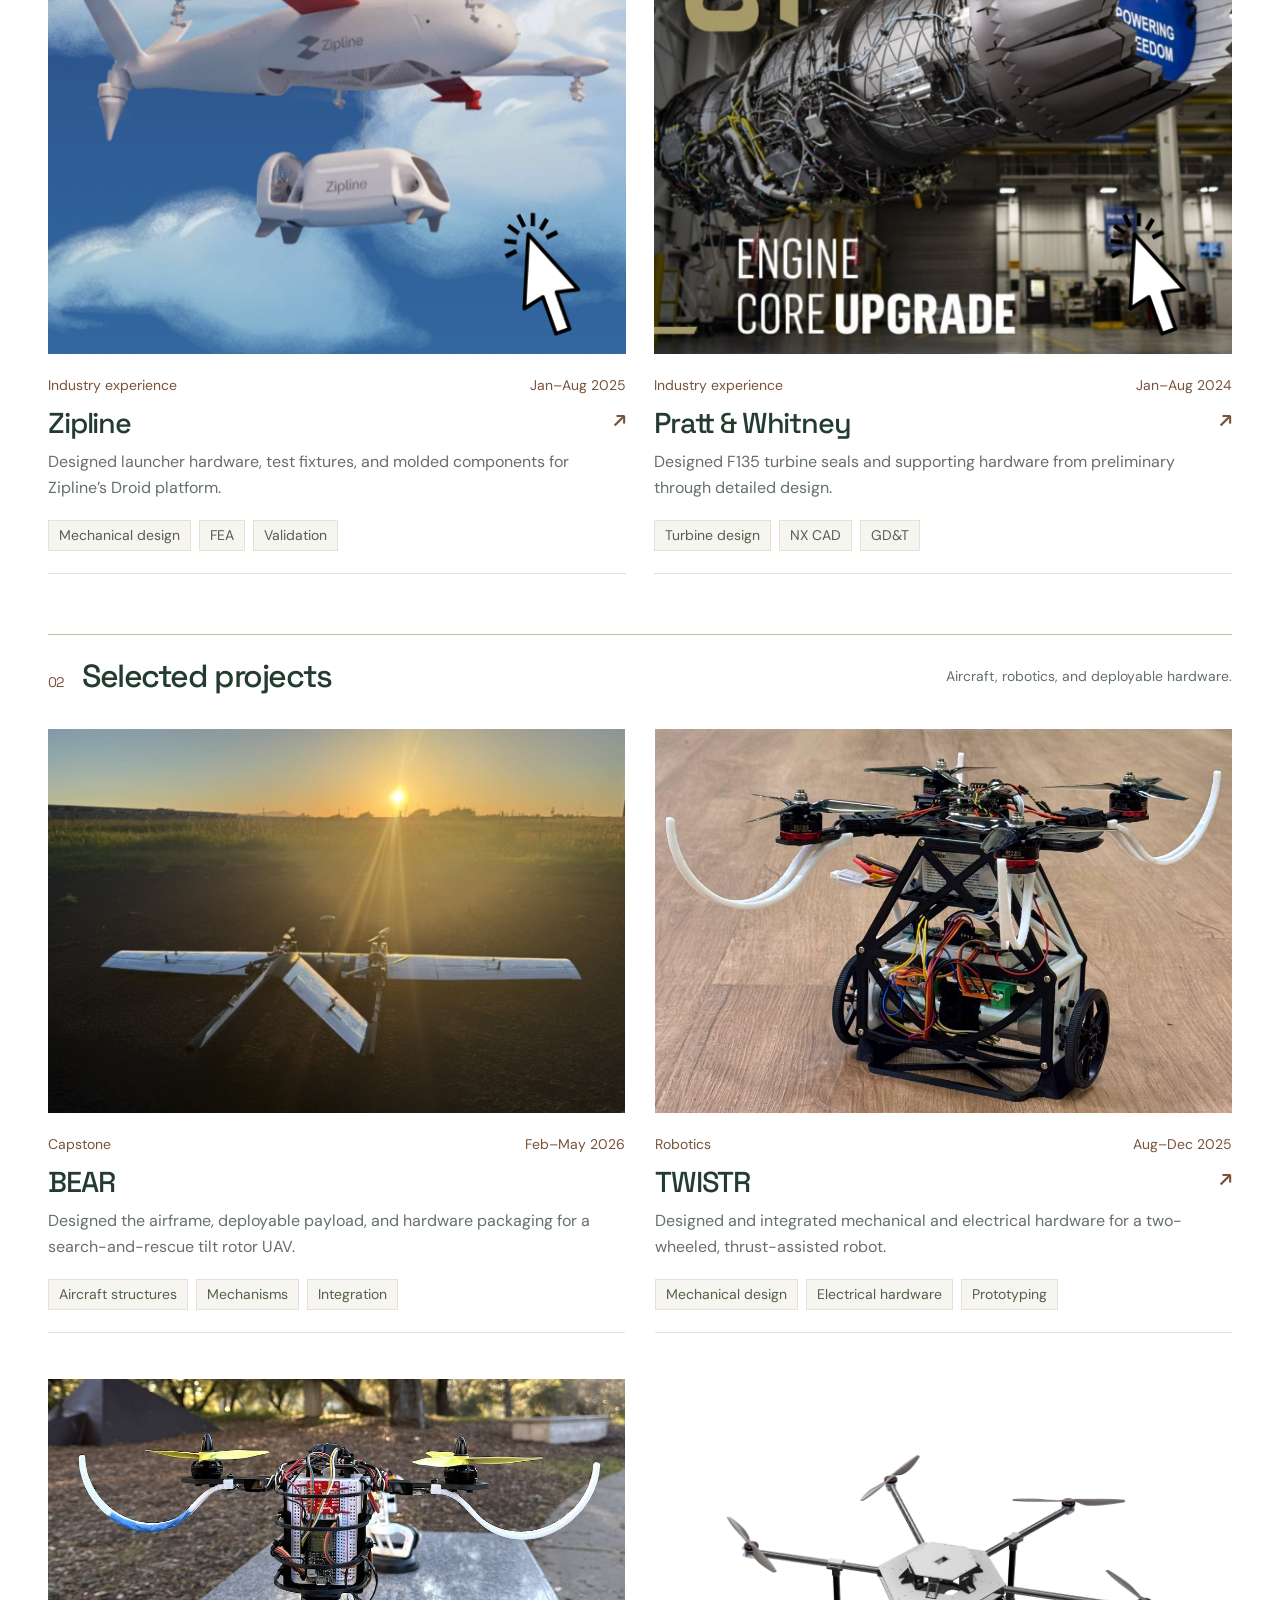
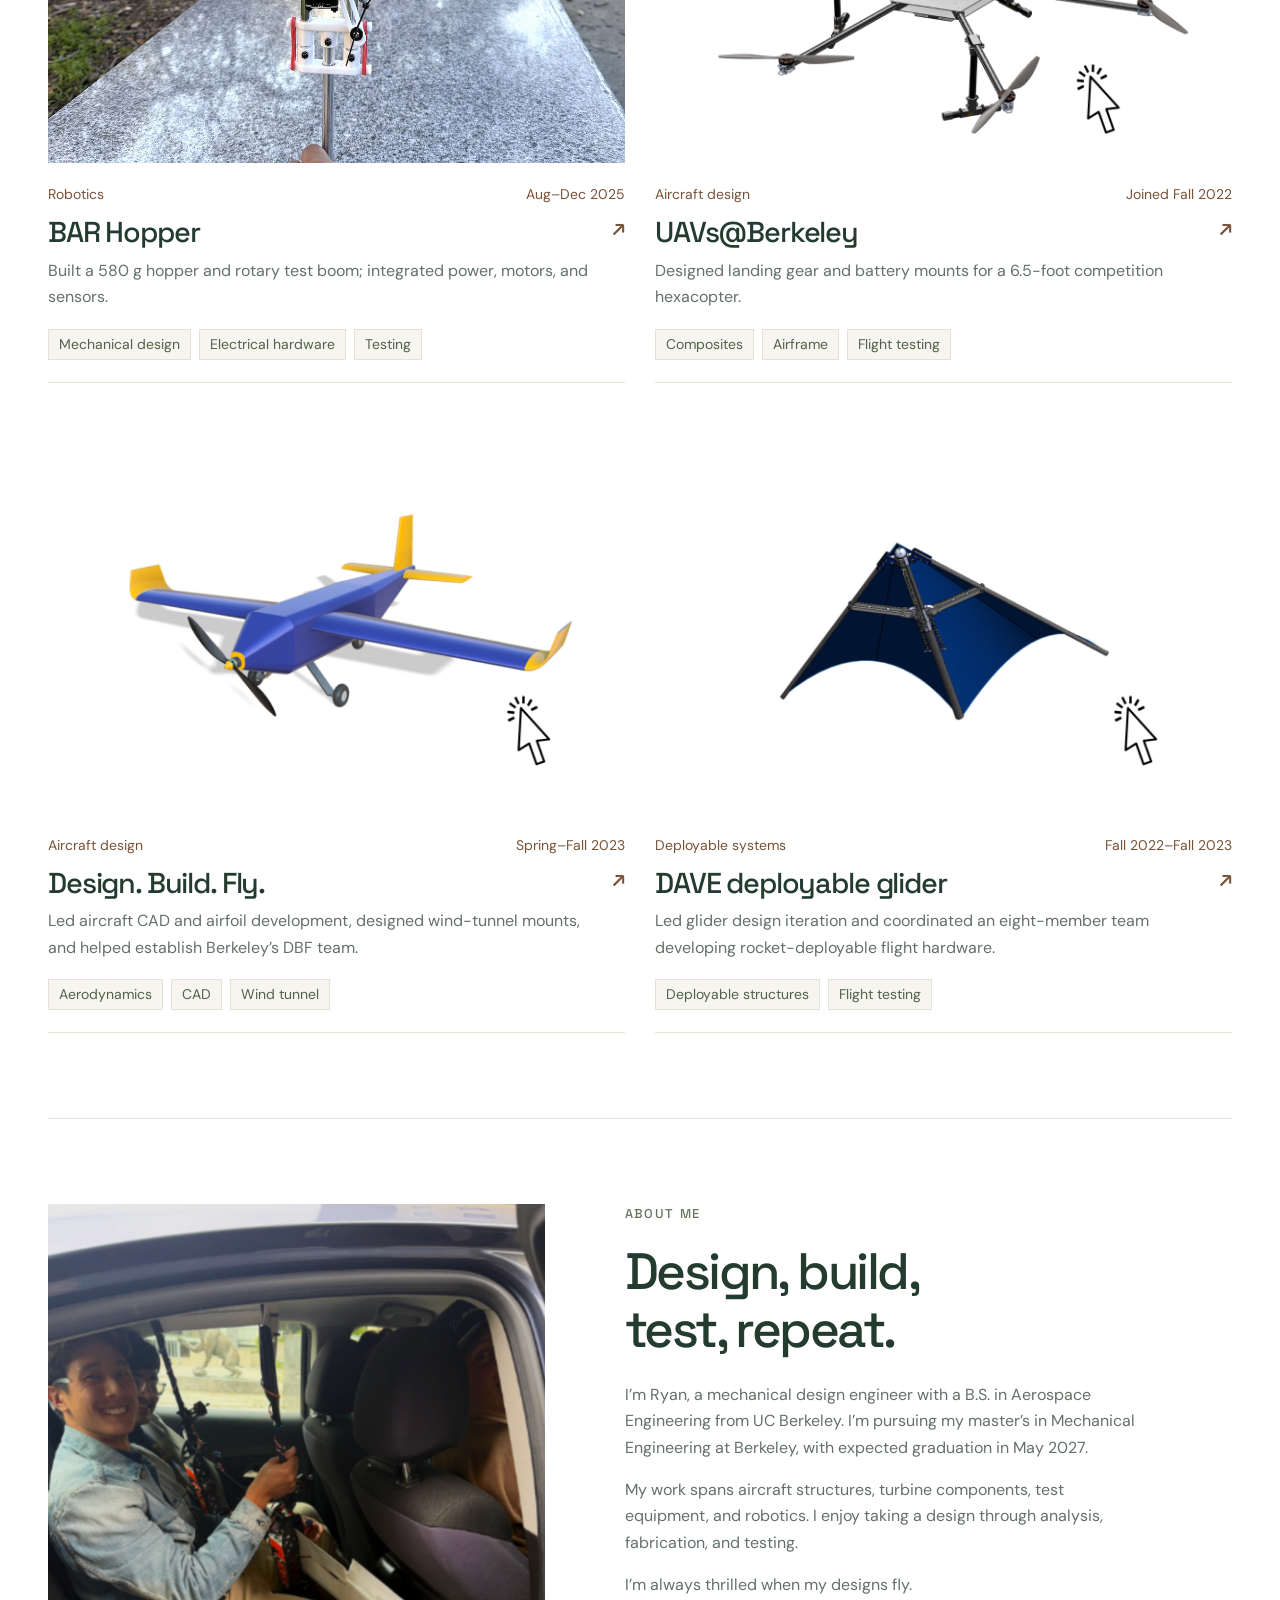
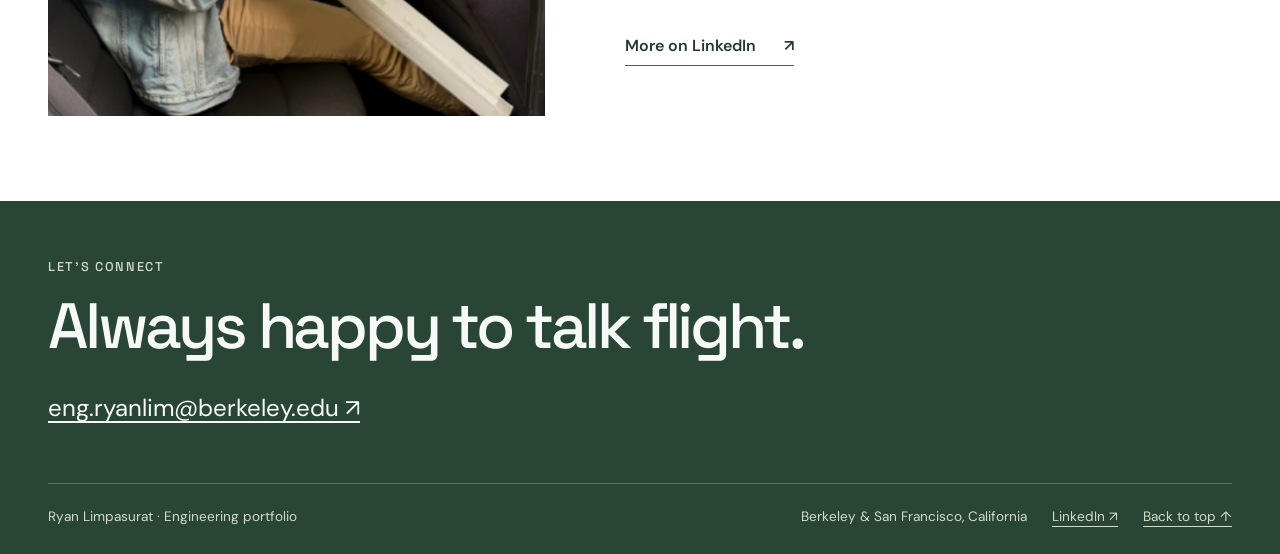
==== commit 8e25bcf5: "Use outdoor Hopper test photo on homepage" ====
--- a/index.html
+++ b/index.html
@@ -1,3 +1,3 @@
 <!DOCTYPE html>
 
-<html lang="en"><head><meta charset="utf-8"/><meta content="width=device-width,initial-scale=1" name="viewport"/><title>Aerospace &amp; mechanical engineering — Ryan Limpasurat</title><meta content="Mechanical design, aircraft structures, robotics, and flight testing. Explore Ryan Limpasurat’s engineering work." name="description"/><link href="/assets/cc8177aade-cropped-rescue_hamster_by_thehungtd_dg7qtp6-pre.png" rel="icon" type="image/png"/><link href="/style.css?v=nav-palette-3" rel="stylesheet"/></head><body id="top"><a class="skip" href="#main">Skip to content</a><header class="wrap"><nav aria-label="Main navigation" class="nav"><a class="brand" href="/"><img alt="Ryan’s hamster mascot" class="brand-hamster" height="54" src="/assets/cc8177aade-cropped-rescue_hamster_by_thehungtd_dg7qtp6-pre.png" width="54"/><span class="brand-name">Ryan<br/>Limpasurat</span></a><div class="nav-links"><a href="/#work">Work</a><a href="/#projects">Projects</a><a class="resume-link" href="https://docs.google.com/document/d/1uAulsKVpNyA8r-6NnI3T_6q6APFQ8vaxruHTOzFkLVQ/edit?tab=t.0" rel="noopener noreferrer" target="_blank">Resume</a><a href="/#about">About</a><a href="/#contact">Contact ↗</a></div></nav></header><main id="main"><div class="wrap"><section class="hero"><div><div class="eyebrow">Ryan Limpasurat / Aerospace &amp; mechanical engineering</div><h1>From first sketch<br/>to <span>first flight.</span></h1></div><div class="hero-copy"><p>I’m a mechanical design engineer with experience in aircraft structures, mechanisms, and test systems at Zipline and Pratt &amp; Whitney.</p><a class="text-link" href="#work">Explore my work <span aria-hidden="true">↓</span></a></div></section><section aria-label="Project photography" aria-roledescription="carousel" class="hero-photo hero-carousel"><div aria-hidden="false" class="hero-slide is-active" data-slide="0"><img alt="Flight testing in the field" fetchpriority="high" src="/assets/95d45b755d-img_6831.jpg?v=08e706e" style="object-position:center 57%"/><div class="photo-caption"><div><div class="eyebrow">UAVs@Berkeley</div><p>Flight testing in the field</p></div><a href="/projects/uav/">Explore the project ↗</a></div></div><div aria-hidden="true" class="hero-slide" data-slide="1"><img alt="The high-speed launcher, built and on site" loading="lazy" src="/assets/f091653a92-img_8451-edited.jpg?v=08e706e" style="object-position:center 53%"/><div class="photo-caption"><div><div class="eyebrow">Zipline</div><p>The high-speed launcher, built and on site</p></div><a href="/projects/zipline/" tabindex="-1">Explore the project ↗</a></div></div><div aria-hidden="true" class="hero-slide" data-slide="2"><img alt="The aircraft and the team behind it" loading="lazy" src="/assets/bbfe7747b4-image-1.png?v=08e706e" style="object-position:center 46%"/><div class="photo-caption"><div><div class="eyebrow">Design. Build. Fly.</div><p>The aircraft and the team behind it</p></div><a href="/projects/design-build-fly/" tabindex="-1">Explore the project ↗</a></div></div><div aria-hidden="true" class="hero-slide" data-slide="3"><img alt="F135 Engine Core Upgrade program" loading="lazy" src="/assets/f5f21936bf-thumb-1920-941079.jpg" style="object-position:center 50%"/><div class="photo-caption"><div><div class="eyebrow">Pratt &amp; Whitney</div><p>F135 Engine Core Upgrade program</p></div><a href="/projects/pratt-whitney/" tabindex="-1">Explore the project ↗</a></div></div><div aria-hidden="true" class="hero-slide" data-slide="4"><img alt="Building and testing thrust-assisted robotics" loading="lazy" src="/assets/hopper-p17-0.jpeg" style="object-position:center 50%"/><div class="photo-caption"><div><div class="eyebrow">BAR Hopper</div><p>Building and testing thrust-assisted robotics</p></div><a href="/projects/bar-hopper/" tabindex="-1">Explore the project ↗</a></div></div><div aria-hidden="true" class="hero-slide" data-slide="5"><img alt="TWISTR assembled with onboard electronics" loading="lazy" src="/assets/twistr-p1-1.png?v=08e706e" style="object-position:center 55%"/><div class="photo-caption"><div><div class="eyebrow">TWISTR</div><p>From mechanical assembly to electrical integration</p></div><a href="/projects/twistr/" tabindex="-1">Explore the project ↗</a></div></div><div aria-hidden="true" class="hero-slide" data-bear-slide="" data-slide="0"><img alt="BEAR tilt rotor aircraft at sunset" loading="lazy" src="/assets/bear-sunset.jpg" style="object-position:center 50%"/><div class="photo-caption"><div><div class="eyebrow">BEAR</div><p>Capstone flight testing</p></div><a href="/projects/bear/" tabindex="-1">Explore the project ↗</a></div></div><div class="carousel-controls"><button aria-label="Previous photograph" data-direction="-1" type="button">←</button><span class="slide-counter">01 / 07</span><button aria-label="Next photograph" data-direction="1" type="button">→</button><button aria-label="Pause slideshow" class="carousel-pause" type="button">Pause</button></div></section><section class="section" id="work"><div class="section-head"><h2><span class="section-number">01</span>Industry experience</h2><p>Design · Build · Analyze · Test</p></div><div class="experience-grid"><article aria-labelledby="stealth-title" class="industry-placeholder"><div class="stealth-photo"><img alt="Clouds beneath a deep blue stratospheric sky" decoding="async" loading="lazy" src="/assets/stratosphere-cover.png"/></div><div class="stealth-copy"><div class="card-meta"><span>Current role</span><span>May 2026–present</span></div><h3 id="stealth-title">Stealth startup</h3><p class="stealth-role">Mechanical Design Engineer</p><p>Mechanical design for high-altitude aircraft, with a focus on avionics and payload integration.</p><p class="stealth-note">Details under wraps for now.</p></div></article><a class="card card-zipline" href="/projects/zipline/"><div class="card-photo"><img alt="Zipline project" decoding="async" loading="lazy" src="/assets/688d837650-screenshot-2025-09-19-at-3.37.49-pm.png?v=08e706e"/></div><div class="card-text"><div class="card-meta"><span>Industry experience</span><span>Jan–Aug 2025</span></div><h3>Zipline <span aria-hidden="true">↗</span></h3><p>Designed launcher hardware, test fixtures, and molded components for Zipline’s Droid platform.</p><div class="tags"><span class="tag">Mechanical design</span><span class="tag">FEA</span><span class="tag">Validation</span></div></div></a><a class="card card-pratt-whitney" href="/projects/pratt-whitney/"><div class="card-photo"><img alt="Pratt &amp; Whitney project" decoding="async" loading="lazy" src="/assets/534cb168d4-screenshot-2025-09-19-at-3.41.42-pm.png?v=08e706e"/></div><div class="card-text"><div class="card-meta"><span>Industry experience</span><span>Jan–Aug 2024</span></div><h3>Pratt &amp; Whitney <span aria-hidden="true">↗</span></h3><p>Designed F135 turbine seals and supporting hardware from preliminary through detailed design.</p><div class="tags"><span class="tag">Turbine design</span><span class="tag">NX CAD</span><span class="tag">GD&amp;T</span></div></div></a></div></section><section class="section" id="projects"><div class="section-head"><h2><span class="section-number">02</span>Selected projects</h2><p>Aircraft, robotics, and deployable hardware.</p></div><div class="projects-grid"><a class="card card-bear" href="/projects/bear/"><div class="card-photo"><img alt="BEAR tilt rotor aircraft at sunset" decoding="async" loading="lazy" src="/assets/bear-sunset.jpg"/></div><div class="card-text"><div class="card-meta"><span>Capstone</span><span>Feb–May 2026</span></div><h3>BEAR</h3><p>Designed the airframe, deployable payload, and hardware packaging for a search-and-rescue tilt rotor UAV.</p><div class="tags"><span class="tag">Aircraft structures</span><span class="tag">Mechanisms</span><span class="tag">Integration</span></div></div></a><a class="card card-twistr" href="/projects/twistr/"><div class="card-photo"><img alt="TWISTR project" decoding="async" loading="lazy" src="/assets/twistr-p1-1.png?v=08e706e"/></div><div class="card-text"><div class="card-meta"><span>Robotics</span><span>Aug–Dec 2025</span></div><h3>TWISTR <span aria-hidden="true">↗</span></h3><p>Designed and integrated mechanical and electrical hardware for a two-wheeled, thrust-assisted robot.</p><div class="tags"><span class="tag">Mechanical design</span><span class="tag">Electrical hardware</span><span class="tag">Prototyping</span></div></div></a><a class="card card-bar-hopper" href="/projects/bar-hopper/"><div class="card-photo"><img alt="BAR Hopper project" decoding="async" loading="lazy" src="/assets/hopper-p5-3.jpeg"/></div><div class="card-text"><div class="card-meta"><span>Robotics</span><span>Aug–Dec 2025</span></div><h3>BAR Hopper <span aria-hidden="true">↗</span></h3><p>Built a 580 g hopper and rotary test boom; integrated power, motors, and sensors.</p><div class="tags"><span class="tag">Mechanical design</span><span class="tag">Electrical hardware</span><span class="tag">Testing</span></div></div></a><a class="card card-uav" href="/projects/uav/"><div class="card-photo"><img alt="UAVs@Berkeley project" decoding="async" loading="lazy" src="/assets/48b9a0c4f4-screenshot-2025-09-19-at-3.34.51-pm.png"/></div><div class="card-text"><div class="card-meta"><span>Aircraft design</span><span>Joined Fall 2022</span></div><h3>UAVs@Berkeley <span aria-hidden="true">↗</span></h3><p>Designed landing gear and battery mounts for a 6.5-foot competition hexacopter.</p><div class="tags"><span class="tag">Composites</span><span class="tag">Airframe</span><span class="tag">Flight testing</span></div></div></a><a class="card card-design-build-fly" href="/projects/design-build-fly/"><div class="card-photo"><img alt="Design. Build. Fly. project" decoding="async" loading="lazy" src="/assets/7c4b3bf59d-screenshot-2025-09-19-at-3.32.20-pm.png"/></div><div class="card-text"><div class="card-meta"><span>Aircraft design</span><span>Spring–Fall 2023</span></div><h3>Design. Build. Fly. <span aria-hidden="true">↗</span></h3><p>Led aircraft CAD and airfoil development, designed wind-tunnel mounts, and helped establish Berkeley’s DBF team.</p><div class="tags"><span class="tag">Aerodynamics</span><span class="tag">CAD</span><span class="tag">Wind tunnel</span></div></div></a><a class="card card-dave" href="/projects/dave/"><div class="card-photo"><img alt="DAVE deployable glider project" decoding="async" loading="lazy" src="/assets/ab5383b9f1-screenshot-2025-09-19-at-3.33.42-pm.png"/></div><div class="card-text"><div class="card-meta"><span>Deployable systems</span><span>Fall 2022–Fall 2023</span></div><h3>DAVE deployable glider <span aria-hidden="true">↗</span></h3><p>Led glider design iteration and coordinated an eight-member team developing rocket-deployable flight hardware.</p><div class="tags"><span class="tag">Deployable structures</span><span class="tag">Flight testing</span></div></div></a></div></section><section class="about" id="about"><img alt="Ryan smiling in a car with project hardware" class="about-photo" decoding="async" loading="lazy" src="/assets/ryan-about.png"/><div><div class="eyebrow">About me</div><h2>Design, build,<br/>test, repeat.</h2><p>I’m Ryan, a mechanical design engineer with a B.S. in Aerospace Engineering from UC Berkeley. I’m pursuing my master’s in Mechanical Engineering at Berkeley, with expected graduation in May 2027.</p><p>My work spans aircraft structures, turbine components, test equipment, and robotics. I enjoy taking a design through analysis, fabrication, and testing.</p><p>I’m always thrilled when my designs fly.</p><a class="text-link" href="https://www.linkedin.com/in/ryan-limpasurat/" rel="noopener noreferrer" target="_blank">More on LinkedIn <span aria-hidden="true">↗</span></a></div></section></div></main><footer class="footer" id="contact"><div class="wrap"><div class="eyebrow">Let’s connect</div><h2>Always happy to talk flight.</h2><a class="footer-email" href="mailto:eng.ryanlim@berkeley.edu">eng.ryanlim@berkeley.edu ↗</a><div class="footer-bottom"><span>Ryan Limpasurat · Engineering portfolio</span><div class="footer-links"><span>Berkeley &amp; San Francisco, California</span><a href="https://www.linkedin.com/in/ryan-limpasurat/" rel="noopener noreferrer" target="_blank">LinkedIn ↗</a><a href="#top">Back to top ↑</a></div></div></div></footer><script defer="" src="/site.js"></script></body></html>+<html lang="en"><head><meta charset="utf-8"/><meta content="width=device-width,initial-scale=1" name="viewport"/><title>Aerospace &amp; mechanical engineering — Ryan Limpasurat</title><meta content="Mechanical design, aircraft structures, robotics, and flight testing. Explore Ryan Limpasurat’s engineering work." name="description"/><link href="/assets/cc8177aade-cropped-rescue_hamster_by_thehungtd_dg7qtp6-pre.png" rel="icon" type="image/png"/><link href="/style.css?v=nav-palette-3" rel="stylesheet"/></head><body id="top"><a class="skip" href="#main">Skip to content</a><header class="wrap"><nav aria-label="Main navigation" class="nav"><a class="brand" href="/"><img alt="Ryan’s hamster mascot" class="brand-hamster" height="54" src="/assets/cc8177aade-cropped-rescue_hamster_by_thehungtd_dg7qtp6-pre.png" width="54"/><span class="brand-name">Ryan<br/>Limpasurat</span></a><div class="nav-links"><a href="/#work">Work</a><a href="/#projects">Projects</a><a class="resume-link" href="https://docs.google.com/document/d/1uAulsKVpNyA8r-6NnI3T_6q6APFQ8vaxruHTOzFkLVQ/edit?tab=t.0" rel="noopener noreferrer" target="_blank">Resume</a><a href="/#about">About</a><a href="/#contact">Contact ↗</a></div></nav></header><main id="main"><div class="wrap"><section class="hero"><div><div class="eyebrow">Ryan Limpasurat / Aerospace &amp; mechanical engineering</div><h1>From first sketch<br/>to <span>first flight.</span></h1></div><div class="hero-copy"><p>I’m a mechanical design engineer with experience in aircraft structures, mechanisms, and test systems at Zipline and Pratt &amp; Whitney.</p><a class="text-link" href="#work">Explore my work <span aria-hidden="true">↓</span></a></div></section><section aria-label="Project photography" aria-roledescription="carousel" class="hero-photo hero-carousel"><div aria-hidden="false" class="hero-slide is-active" data-slide="0"><img alt="Flight testing in the field" fetchpriority="high" src="/assets/95d45b755d-img_6831.jpg?v=08e706e" style="object-position:center 57%"/><div class="photo-caption"><div><div class="eyebrow">UAVs@Berkeley</div><p>Flight testing in the field</p></div><a href="/projects/uav/">Explore the project ↗</a></div></div><div aria-hidden="true" class="hero-slide" data-slide="1"><img alt="The high-speed launcher, built and on site" loading="lazy" src="/assets/f091653a92-img_8451-edited.jpg?v=08e706e" style="object-position:center 53%"/><div class="photo-caption"><div><div class="eyebrow">Zipline</div><p>The high-speed launcher, built and on site</p></div><a href="/projects/zipline/" tabindex="-1">Explore the project ↗</a></div></div><div aria-hidden="true" class="hero-slide" data-slide="2"><img alt="The aircraft and the team behind it" loading="lazy" src="/assets/bbfe7747b4-image-1.png?v=08e706e" style="object-position:center 46%"/><div class="photo-caption"><div><div class="eyebrow">Design. Build. Fly.</div><p>The aircraft and the team behind it</p></div><a href="/projects/design-build-fly/" tabindex="-1">Explore the project ↗</a></div></div><div aria-hidden="true" class="hero-slide" data-slide="3"><img alt="F135 Engine Core Upgrade program" loading="lazy" src="/assets/f5f21936bf-thumb-1920-941079.jpg" style="object-position:center 50%"/><div class="photo-caption"><div><div class="eyebrow">Pratt &amp; Whitney</div><p>F135 Engine Core Upgrade program</p></div><a href="/projects/pratt-whitney/" tabindex="-1">Explore the project ↗</a></div></div><div aria-hidden="true" class="hero-slide" data-slide="4"><img alt="Building and testing thrust-assisted robotics" loading="lazy" src="/assets/hopper-p17-0.jpeg" style="object-position:center 50%"/><div class="photo-caption"><div><div class="eyebrow">BAR Hopper</div><p>Building and testing thrust-assisted robotics</p></div><a href="/projects/bar-hopper/" tabindex="-1">Explore the project ↗</a></div></div><div aria-hidden="true" class="hero-slide" data-slide="5"><img alt="TWISTR assembled with onboard electronics" loading="lazy" src="/assets/twistr-p1-1.png?v=08e706e" style="object-position:center 55%"/><div class="photo-caption"><div><div class="eyebrow">TWISTR</div><p>From mechanical assembly to electrical integration</p></div><a href="/projects/twistr/" tabindex="-1">Explore the project ↗</a></div></div><div aria-hidden="true" class="hero-slide" data-bear-slide="" data-slide="0"><img alt="BEAR tilt rotor aircraft at sunset" loading="lazy" src="/assets/bear-sunset.jpg" style="object-position:center 50%"/><div class="photo-caption"><div><div class="eyebrow">BEAR</div><p>Capstone flight testing</p></div><a href="/projects/bear/" tabindex="-1">Explore the project ↗</a></div></div><div class="carousel-controls"><button aria-label="Previous photograph" data-direction="-1" type="button">←</button><span class="slide-counter">01 / 07</span><button aria-label="Next photograph" data-direction="1" type="button">→</button><button aria-label="Pause slideshow" class="carousel-pause" type="button">Pause</button></div></section><section class="section" id="work"><div class="section-head"><h2><span class="section-number">01</span>Industry experience</h2><p>Design · Build · Analyze · Test</p></div><div class="experience-grid"><article aria-labelledby="stealth-title" class="industry-placeholder"><div class="stealth-photo"><img alt="Clouds beneath a deep blue stratospheric sky" decoding="async" loading="lazy" src="/assets/stratosphere-cover.png"/></div><div class="stealth-copy"><div class="card-meta"><span>Current role</span><span>May 2026–present</span></div><h3 id="stealth-title">Stealth startup</h3><p class="stealth-role">Mechanical Design Engineer</p><p>Mechanical design for high-altitude aircraft, with a focus on avionics and payload integration.</p><p class="stealth-note">Details under wraps for now.</p></div></article><a class="card card-zipline" href="/projects/zipline/"><div class="card-photo"><img alt="Zipline project" decoding="async" loading="lazy" src="/assets/688d837650-screenshot-2025-09-19-at-3.37.49-pm.png?v=08e706e"/></div><div class="card-text"><div class="card-meta"><span>Industry experience</span><span>Jan–Aug 2025</span></div><h3>Zipline <span aria-hidden="true">↗</span></h3><p>Designed launcher hardware, test fixtures, and molded components for Zipline’s Droid platform.</p><div class="tags"><span class="tag">Mechanical design</span><span class="tag">FEA</span><span class="tag">Validation</span></div></div></a><a class="card card-pratt-whitney" href="/projects/pratt-whitney/"><div class="card-photo"><img alt="Pratt &amp; Whitney project" decoding="async" loading="lazy" src="/assets/534cb168d4-screenshot-2025-09-19-at-3.41.42-pm.png?v=08e706e"/></div><div class="card-text"><div class="card-meta"><span>Industry experience</span><span>Jan–Aug 2024</span></div><h3>Pratt &amp; Whitney <span aria-hidden="true">↗</span></h3><p>Designed F135 turbine seals and supporting hardware from preliminary through detailed design.</p><div class="tags"><span class="tag">Turbine design</span><span class="tag">NX CAD</span><span class="tag">GD&amp;T</span></div></div></a></div></section><section class="section" id="projects"><div class="section-head"><h2><span class="section-number">02</span>Selected projects</h2><p>Aircraft, robotics, and deployable hardware.</p></div><div class="projects-grid"><a class="card card-bear" href="/projects/bear/"><div class="card-photo"><img alt="BEAR tilt rotor aircraft at sunset" decoding="async" loading="lazy" src="/assets/bear-sunset.jpg"/></div><div class="card-text"><div class="card-meta"><span>Capstone</span><span>Feb–May 2026</span></div><h3>BEAR</h3><p>Designed the airframe, deployable payload, and hardware packaging for a search-and-rescue tilt rotor UAV.</p><div class="tags"><span class="tag">Aircraft structures</span><span class="tag">Mechanisms</span><span class="tag">Integration</span></div></div></a><a class="card card-twistr" href="/projects/twistr/"><div class="card-photo"><img alt="TWISTR project" decoding="async" loading="lazy" src="/assets/twistr-p1-1.png?v=08e706e"/></div><div class="card-text"><div class="card-meta"><span>Robotics</span><span>Aug–Dec 2025</span></div><h3>TWISTR <span aria-hidden="true">↗</span></h3><p>Designed and integrated mechanical and electrical hardware for a two-wheeled, thrust-assisted robot.</p><div class="tags"><span class="tag">Mechanical design</span><span class="tag">Electrical hardware</span><span class="tag">Prototyping</span></div></div></a><a class="card card-bar-hopper" href="/projects/bar-hopper/"><div class="card-photo"><img alt="BAR Hopper on its rotary test boom outdoors" decoding="async" loading="lazy" src="/assets/hopper-front.png"/></div><div class="card-text"><div class="card-meta"><span>Robotics</span><span>Aug–Dec 2025</span></div><h3>BAR Hopper <span aria-hidden="true">↗</span></h3><p>Built a 580 g hopper and rotary test boom; integrated power, motors, and sensors.</p><div class="tags"><span class="tag">Mechanical design</span><span class="tag">Electrical hardware</span><span class="tag">Testing</span></div></div></a><a class="card card-uav" href="/projects/uav/"><div class="card-photo"><img alt="UAVs@Berkeley project" decoding="async" loading="lazy" src="/assets/48b9a0c4f4-screenshot-2025-09-19-at-3.34.51-pm.png"/></div><div class="card-text"><div class="card-meta"><span>Aircraft design</span><span>Joined Fall 2022</span></div><h3>UAVs@Berkeley <span aria-hidden="true">↗</span></h3><p>Designed landing gear and battery mounts for a 6.5-foot competition hexacopter.</p><div class="tags"><span class="tag">Composites</span><span class="tag">Airframe</span><span class="tag">Flight testing</span></div></div></a><a class="card card-design-build-fly" href="/projects/design-build-fly/"><div class="card-photo"><img alt="Design. Build. Fly. project" decoding="async" loading="lazy" src="/assets/7c4b3bf59d-screenshot-2025-09-19-at-3.32.20-pm.png"/></div><div class="card-text"><div class="card-meta"><span>Aircraft design</span><span>Spring–Fall 2023</span></div><h3>Design. Build. Fly. <span aria-hidden="true">↗</span></h3><p>Led aircraft CAD and airfoil development, designed wind-tunnel mounts, and helped establish Berkeley’s DBF team.</p><div class="tags"><span class="tag">Aerodynamics</span><span class="tag">CAD</span><span class="tag">Wind tunnel</span></div></div></a><a class="card card-dave" href="/projects/dave/"><div class="card-photo"><img alt="DAVE deployable glider project" decoding="async" loading="lazy" src="/assets/ab5383b9f1-screenshot-2025-09-19-at-3.33.42-pm.png"/></div><div class="card-text"><div class="card-meta"><span>Deployable systems</span><span>Fall 2022–Fall 2023</span></div><h3>DAVE deployable glider <span aria-hidden="true">↗</span></h3><p>Led glider design iteration and coordinated an eight-member team developing rocket-deployable flight hardware.</p><div class="tags"><span class="tag">Deployable structures</span><span class="tag">Flight testing</span></div></div></a></div></section><section class="about" id="about"><img alt="Ryan smiling in a car with project hardware" class="about-photo" decoding="async" loading="lazy" src="/assets/ryan-about.png"/><div><div class="eyebrow">About me</div><h2>Design, build,<br/>test, repeat.</h2><p>I’m Ryan, a mechanical design engineer with a B.S. in Aerospace Engineering from UC Berkeley. I’m pursuing my master’s in Mechanical Engineering at Berkeley, with expected graduation in May 2027.</p><p>My work spans aircraft structures, turbine components, test equipment, and robotics. I enjoy taking a design through analysis, fabrication, and testing.</p><p>I’m always thrilled when my designs fly.</p><a class="text-link" href="https://www.linkedin.com/in/ryan-limpasurat/" rel="noopener noreferrer" target="_blank">More on LinkedIn <span aria-hidden="true">↗</span></a></div></section></div></main><footer class="footer" id="contact"><div class="wrap"><div class="eyebrow">Let’s connect</div><h2>Always happy to talk flight.</h2><a class="footer-email" href="mailto:eng.ryanlim@berkeley.edu">eng.ryanlim@berkeley.edu ↗</a><div class="footer-bottom"><span>Ryan Limpasurat · Engineering portfolio</span><div class="footer-links"><span>Berkeley &amp; San Francisco, California</span><a href="https://www.linkedin.com/in/ryan-limpasurat/" rel="noopener noreferrer" target="_blank">LinkedIn ↗</a><a href="#top">Back to top ↑</a></div></div></div></footer><script defer="" src="/site.js"></script></body></html>
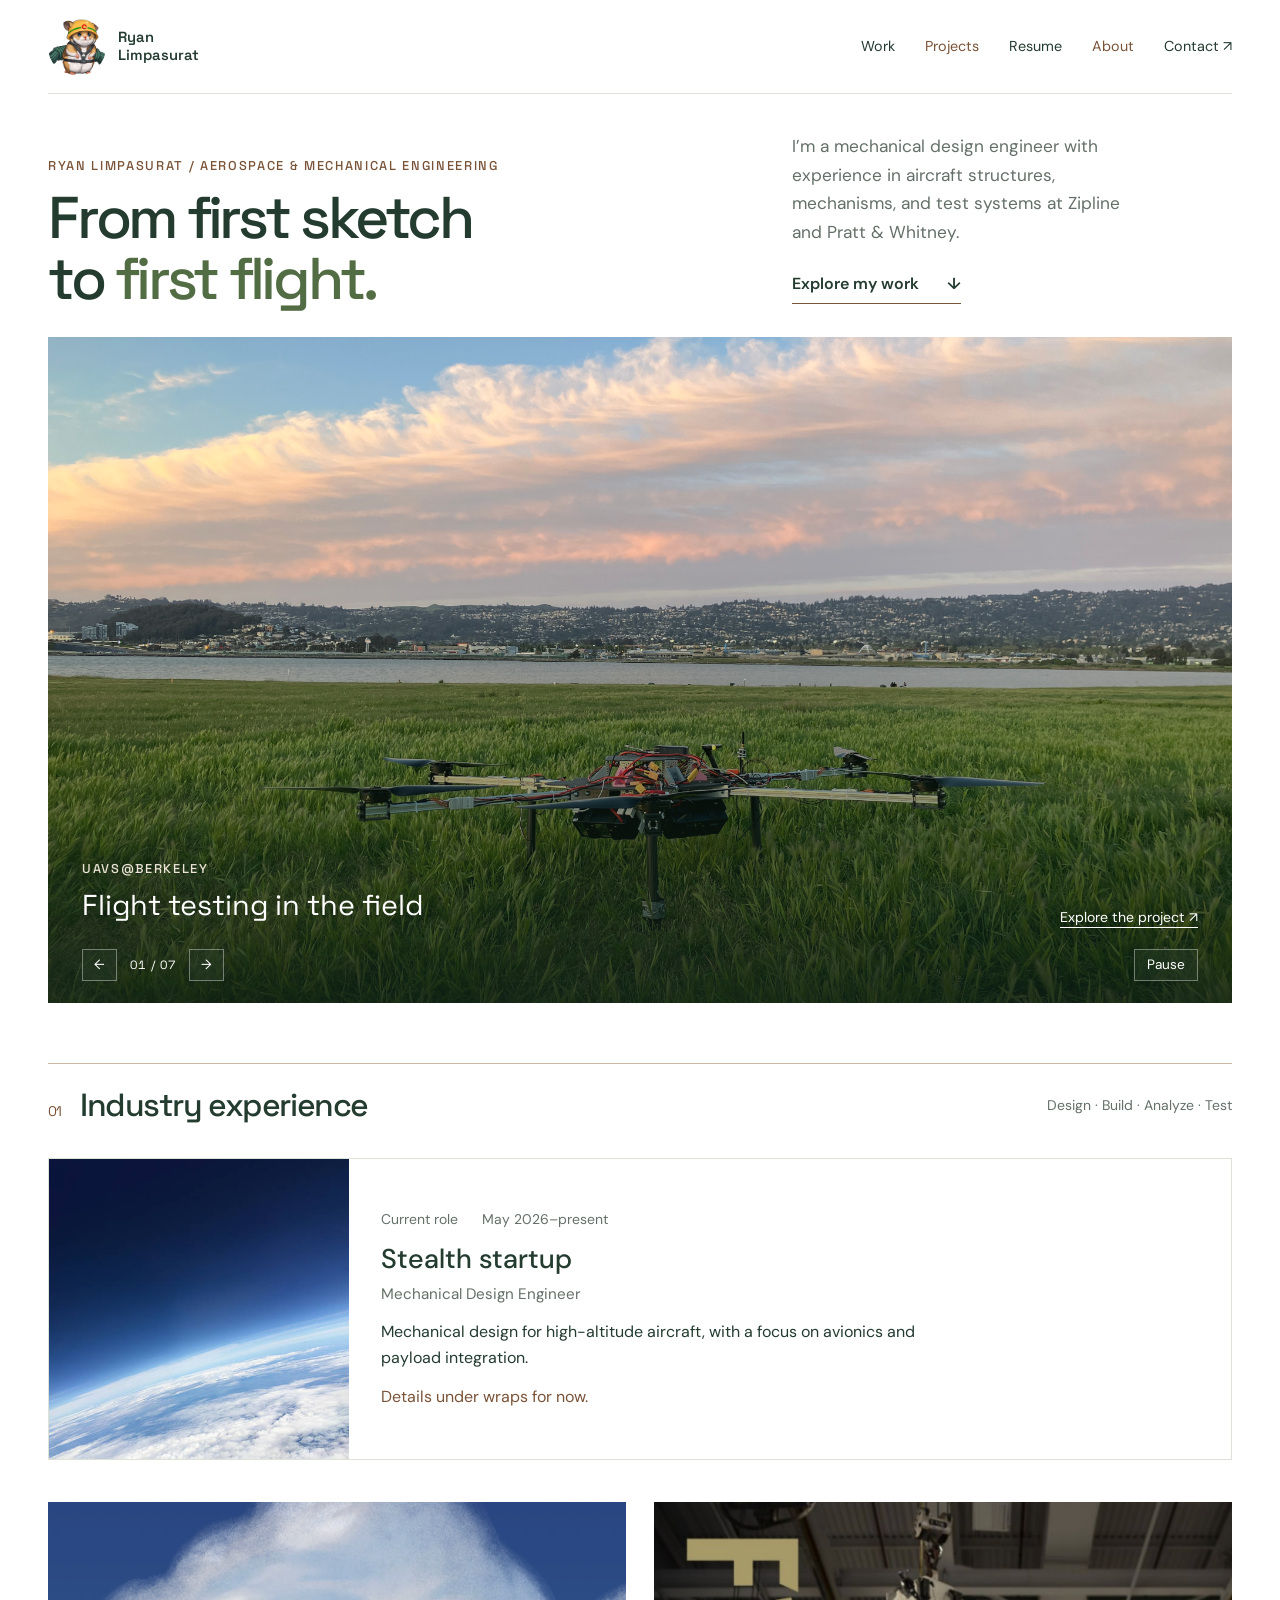
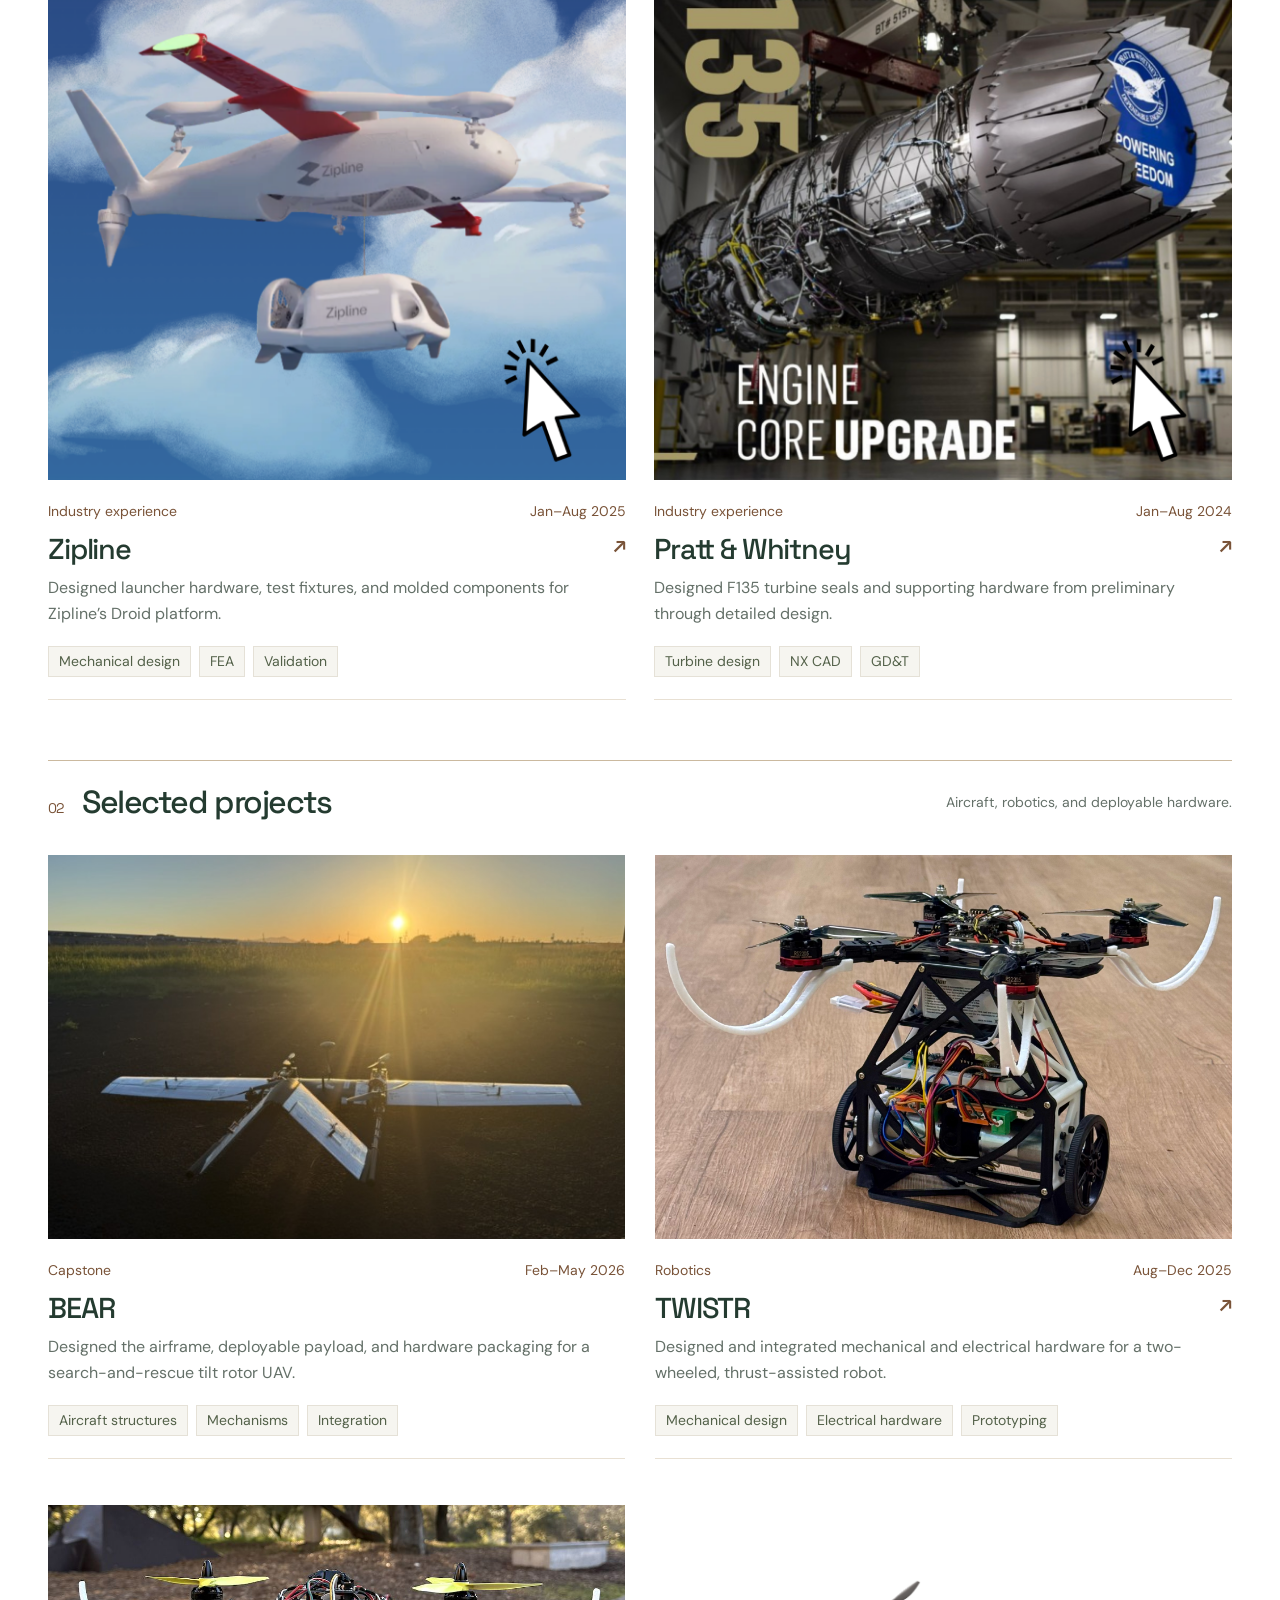
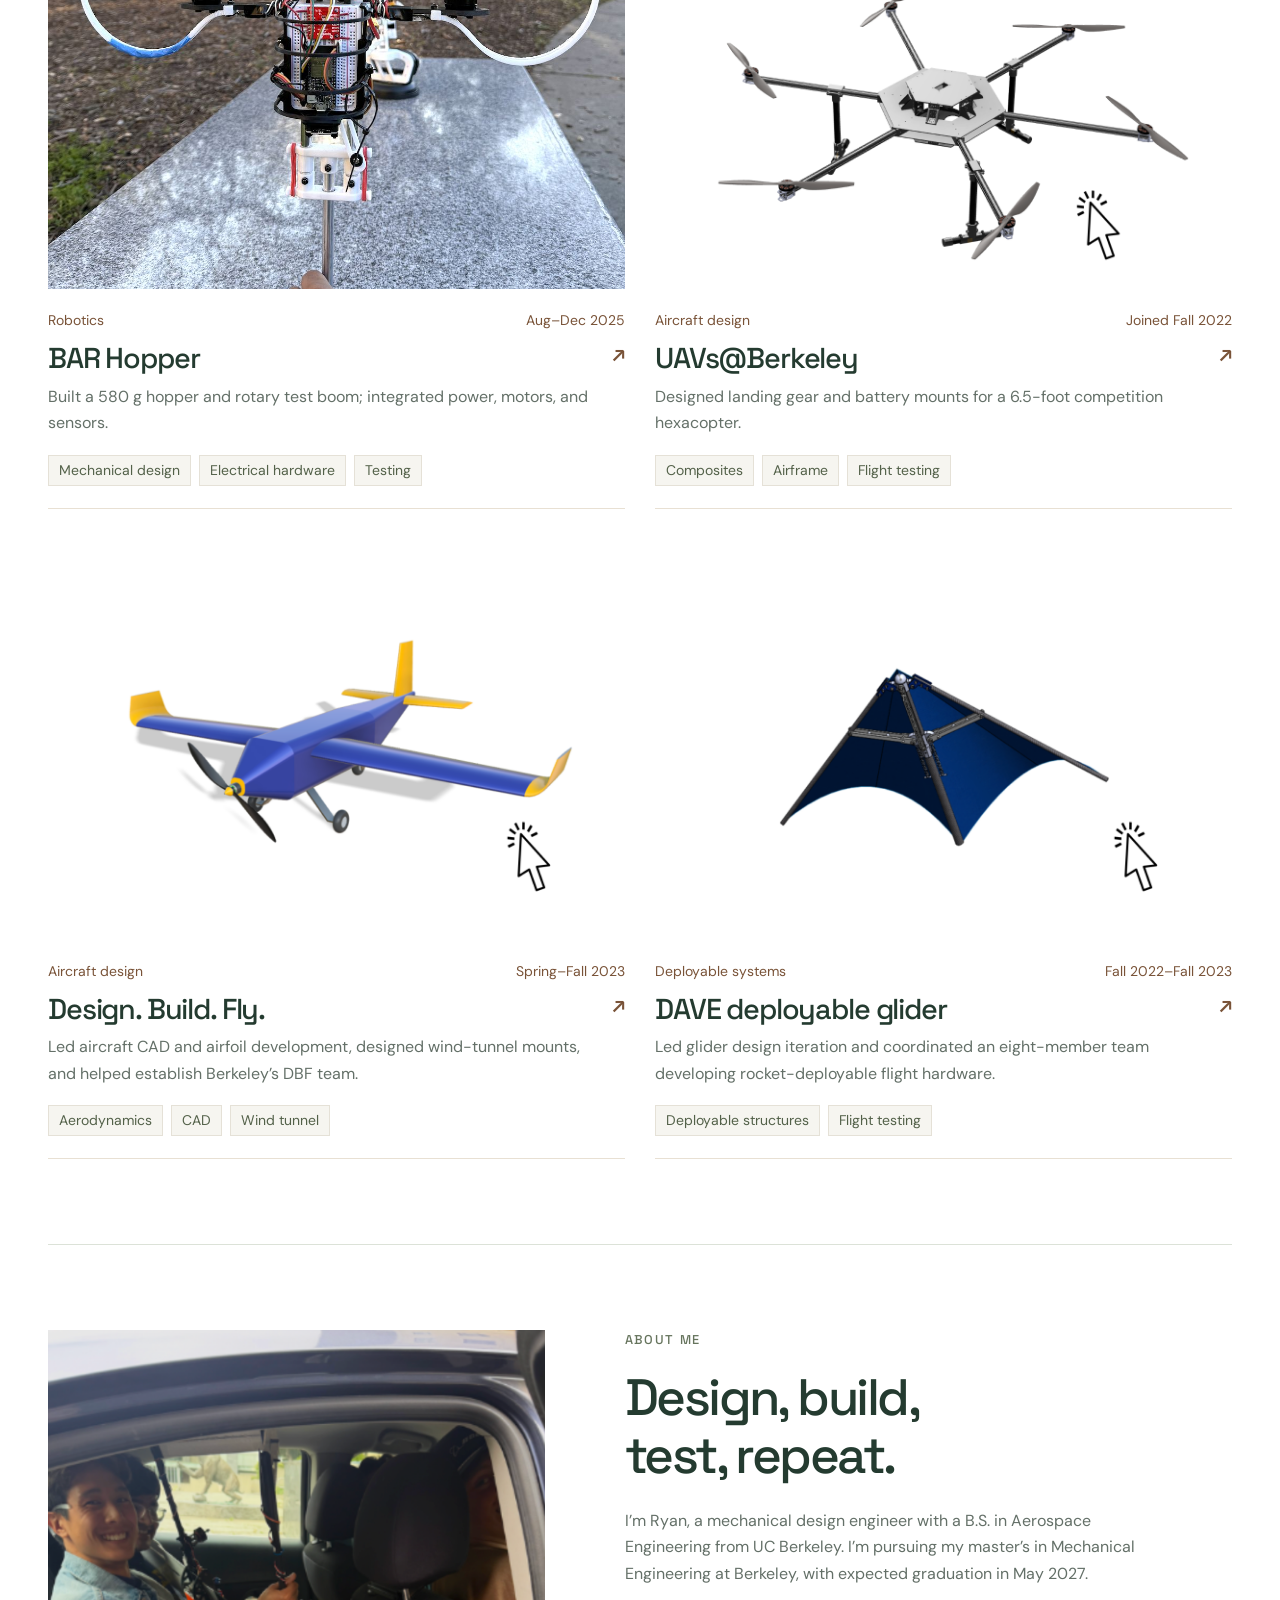
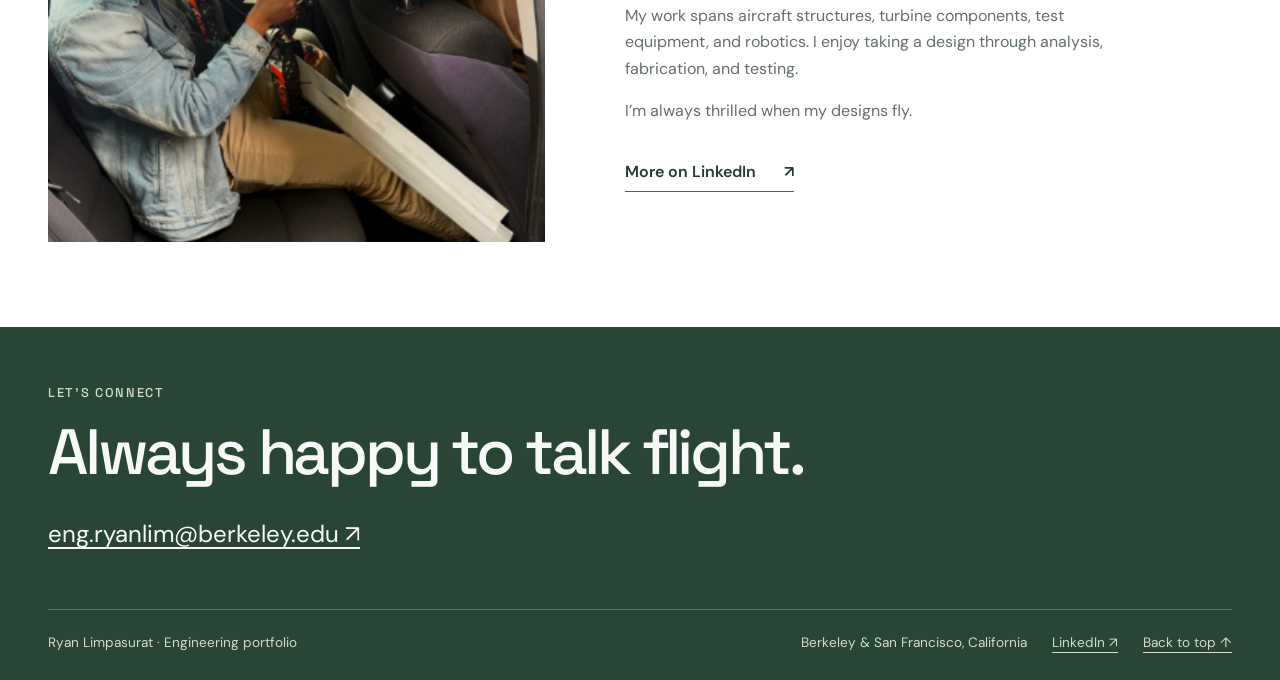
==== commit c5b54ac2: "Keep hero gallery proportions responsive" ====
--- a/index.html
+++ b/index.html
@@ -1,3 +1,3 @@
 <!DOCTYPE html>
 
-<html lang="en"><head><meta charset="utf-8"/><meta content="width=device-width,initial-scale=1" name="viewport"/><title>Aerospace &amp; mechanical engineering — Ryan Limpasurat</title><meta content="Mechanical design, aircraft structures, robotics, and flight testing. Explore Ryan Limpasurat’s engineering work." name="description"/><link href="/assets/cc8177aade-cropped-rescue_hamster_by_thehungtd_dg7qtp6-pre.png" rel="icon" type="image/png"/><link href="/style.css?v=nav-palette-3" rel="stylesheet"/></head><body id="top"><a class="skip" href="#main">Skip to content</a><header class="wrap"><nav aria-label="Main navigation" class="nav"><a class="brand" href="/"><img alt="Ryan’s hamster mascot" class="brand-hamster" height="54" src="/assets/cc8177aade-cropped-rescue_hamster_by_thehungtd_dg7qtp6-pre.png" width="54"/><span class="brand-name">Ryan<br/>Limpasurat</span></a><div class="nav-links"><a href="/#work">Work</a><a href="/#projects">Projects</a><a class="resume-link" href="https://docs.google.com/document/d/1uAulsKVpNyA8r-6NnI3T_6q6APFQ8vaxruHTOzFkLVQ/edit?tab=t.0" rel="noopener noreferrer" target="_blank">Resume</a><a href="/#about">About</a><a href="/#contact">Contact ↗</a></div></nav></header><main id="main"><div class="wrap"><section class="hero"><div><div class="eyebrow">Ryan Limpasurat / Aerospace &amp; mechanical engineering</div><h1>From first sketch<br/>to <span>first flight.</span></h1></div><div class="hero-copy"><p>I’m a mechanical design engineer with experience in aircraft structures, mechanisms, and test systems at Zipline and Pratt &amp; Whitney.</p><a class="text-link" href="#work">Explore my work <span aria-hidden="true">↓</span></a></div></section><section aria-label="Project photography" aria-roledescription="carousel" class="hero-photo hero-carousel"><div aria-hidden="false" class="hero-slide is-active" data-slide="0"><img alt="Flight testing in the field" fetchpriority="high" src="/assets/95d45b755d-img_6831.jpg?v=08e706e" style="object-position:center 57%"/><div class="photo-caption"><div><div class="eyebrow">UAVs@Berkeley</div><p>Flight testing in the field</p></div><a href="/projects/uav/">Explore the project ↗</a></div></div><div aria-hidden="true" class="hero-slide" data-slide="1"><img alt="The high-speed launcher, built and on site" loading="lazy" src="/assets/f091653a92-img_8451-edited.jpg?v=08e706e" style="object-position:center 53%"/><div class="photo-caption"><div><div class="eyebrow">Zipline</div><p>The high-speed launcher, built and on site</p></div><a href="/projects/zipline/" tabindex="-1">Explore the project ↗</a></div></div><div aria-hidden="true" class="hero-slide" data-slide="2"><img alt="The aircraft and the team behind it" loading="lazy" src="/assets/bbfe7747b4-image-1.png?v=08e706e" style="object-position:center 46%"/><div class="photo-caption"><div><div class="eyebrow">Design. Build. Fly.</div><p>The aircraft and the team behind it</p></div><a href="/projects/design-build-fly/" tabindex="-1">Explore the project ↗</a></div></div><div aria-hidden="true" class="hero-slide" data-slide="3"><img alt="F135 Engine Core Upgrade program" loading="lazy" src="/assets/f5f21936bf-thumb-1920-941079.jpg" style="object-position:center 50%"/><div class="photo-caption"><div><div class="eyebrow">Pratt &amp; Whitney</div><p>F135 Engine Core Upgrade program</p></div><a href="/projects/pratt-whitney/" tabindex="-1">Explore the project ↗</a></div></div><div aria-hidden="true" class="hero-slide" data-slide="4"><img alt="Building and testing thrust-assisted robotics" loading="lazy" src="/assets/hopper-p17-0.jpeg" style="object-position:center 50%"/><div class="photo-caption"><div><div class="eyebrow">BAR Hopper</div><p>Building and testing thrust-assisted robotics</p></div><a href="/projects/bar-hopper/" tabindex="-1">Explore the project ↗</a></div></div><div aria-hidden="true" class="hero-slide" data-slide="5"><img alt="TWISTR assembled with onboard electronics" loading="lazy" src="/assets/twistr-p1-1.png?v=08e706e" style="object-position:center 55%"/><div class="photo-caption"><div><div class="eyebrow">TWISTR</div><p>From mechanical assembly to electrical integration</p></div><a href="/projects/twistr/" tabindex="-1">Explore the project ↗</a></div></div><div aria-hidden="true" class="hero-slide" data-bear-slide="" data-slide="0"><img alt="BEAR tilt rotor aircraft at sunset" loading="lazy" src="/assets/bear-sunset.jpg" style="object-position:center 50%"/><div class="photo-caption"><div><div class="eyebrow">BEAR</div><p>Capstone flight testing</p></div><a href="/projects/bear/" tabindex="-1">Explore the project ↗</a></div></div><div class="carousel-controls"><button aria-label="Previous photograph" data-direction="-1" type="button">←</button><span class="slide-counter">01 / 07</span><button aria-label="Next photograph" data-direction="1" type="button">→</button><button aria-label="Pause slideshow" class="carousel-pause" type="button">Pause</button></div></section><section class="section" id="work"><div class="section-head"><h2><span class="section-number">01</span>Industry experience</h2><p>Design · Build · Analyze · Test</p></div><div class="experience-grid"><article aria-labelledby="stealth-title" class="industry-placeholder"><div class="stealth-photo"><img alt="Clouds beneath a deep blue stratospheric sky" decoding="async" loading="lazy" src="/assets/stratosphere-cover.png"/></div><div class="stealth-copy"><div class="card-meta"><span>Current role</span><span>May 2026–present</span></div><h3 id="stealth-title">Stealth startup</h3><p class="stealth-role">Mechanical Design Engineer</p><p>Mechanical design for high-altitude aircraft, with a focus on avionics and payload integration.</p><p class="stealth-note">Details under wraps for now.</p></div></article><a class="card card-zipline" href="/projects/zipline/"><div class="card-photo"><img alt="Zipline project" decoding="async" loading="lazy" src="/assets/688d837650-screenshot-2025-09-19-at-3.37.49-pm.png?v=08e706e"/></div><div class="card-text"><div class="card-meta"><span>Industry experience</span><span>Jan–Aug 2025</span></div><h3>Zipline <span aria-hidden="true">↗</span></h3><p>Designed launcher hardware, test fixtures, and molded components for Zipline’s Droid platform.</p><div class="tags"><span class="tag">Mechanical design</span><span class="tag">FEA</span><span class="tag">Validation</span></div></div></a><a class="card card-pratt-whitney" href="/projects/pratt-whitney/"><div class="card-photo"><img alt="Pratt &amp; Whitney project" decoding="async" loading="lazy" src="/assets/534cb168d4-screenshot-2025-09-19-at-3.41.42-pm.png?v=08e706e"/></div><div class="card-text"><div class="card-meta"><span>Industry experience</span><span>Jan–Aug 2024</span></div><h3>Pratt &amp; Whitney <span aria-hidden="true">↗</span></h3><p>Designed F135 turbine seals and supporting hardware from preliminary through detailed design.</p><div class="tags"><span class="tag">Turbine design</span><span class="tag">NX CAD</span><span class="tag">GD&amp;T</span></div></div></a></div></section><section class="section" id="projects"><div class="section-head"><h2><span class="section-number">02</span>Selected projects</h2><p>Aircraft, robotics, and deployable hardware.</p></div><div class="projects-grid"><a class="card card-bear" href="/projects/bear/"><div class="card-photo"><img alt="BEAR tilt rotor aircraft at sunset" decoding="async" loading="lazy" src="/assets/bear-sunset.jpg"/></div><div class="card-text"><div class="card-meta"><span>Capstone</span><span>Feb–May 2026</span></div><h3>BEAR</h3><p>Designed the airframe, deployable payload, and hardware packaging for a search-and-rescue tilt rotor UAV.</p><div class="tags"><span class="tag">Aircraft structures</span><span class="tag">Mechanisms</span><span class="tag">Integration</span></div></div></a><a class="card card-twistr" href="/projects/twistr/"><div class="card-photo"><img alt="TWISTR project" decoding="async" loading="lazy" src="/assets/twistr-p1-1.png?v=08e706e"/></div><div class="card-text"><div class="card-meta"><span>Robotics</span><span>Aug–Dec 2025</span></div><h3>TWISTR <span aria-hidden="true">↗</span></h3><p>Designed and integrated mechanical and electrical hardware for a two-wheeled, thrust-assisted robot.</p><div class="tags"><span class="tag">Mechanical design</span><span class="tag">Electrical hardware</span><span class="tag">Prototyping</span></div></div></a><a class="card card-bar-hopper" href="/projects/bar-hopper/"><div class="card-photo"><img alt="BAR Hopper on its rotary test boom outdoors" decoding="async" loading="lazy" src="/assets/hopper-front.png"/></div><div class="card-text"><div class="card-meta"><span>Robotics</span><span>Aug–Dec 2025</span></div><h3>BAR Hopper <span aria-hidden="true">↗</span></h3><p>Built a 580 g hopper and rotary test boom; integrated power, motors, and sensors.</p><div class="tags"><span class="tag">Mechanical design</span><span class="tag">Electrical hardware</span><span class="tag">Testing</span></div></div></a><a class="card card-uav" href="/projects/uav/"><div class="card-photo"><img alt="UAVs@Berkeley project" decoding="async" loading="lazy" src="/assets/48b9a0c4f4-screenshot-2025-09-19-at-3.34.51-pm.png"/></div><div class="card-text"><div class="card-meta"><span>Aircraft design</span><span>Joined Fall 2022</span></div><h3>UAVs@Berkeley <span aria-hidden="true">↗</span></h3><p>Designed landing gear and battery mounts for a 6.5-foot competition hexacopter.</p><div class="tags"><span class="tag">Composites</span><span class="tag">Airframe</span><span class="tag">Flight testing</span></div></div></a><a class="card card-design-build-fly" href="/projects/design-build-fly/"><div class="card-photo"><img alt="Design. Build. Fly. project" decoding="async" loading="lazy" src="/assets/7c4b3bf59d-screenshot-2025-09-19-at-3.32.20-pm.png"/></div><div class="card-text"><div class="card-meta"><span>Aircraft design</span><span>Spring–Fall 2023</span></div><h3>Design. Build. Fly. <span aria-hidden="true">↗</span></h3><p>Led aircraft CAD and airfoil development, designed wind-tunnel mounts, and helped establish Berkeley’s DBF team.</p><div class="tags"><span class="tag">Aerodynamics</span><span class="tag">CAD</span><span class="tag">Wind tunnel</span></div></div></a><a class="card card-dave" href="/projects/dave/"><div class="card-photo"><img alt="DAVE deployable glider project" decoding="async" loading="lazy" src="/assets/ab5383b9f1-screenshot-2025-09-19-at-3.33.42-pm.png"/></div><div class="card-text"><div class="card-meta"><span>Deployable systems</span><span>Fall 2022–Fall 2023</span></div><h3>DAVE deployable glider <span aria-hidden="true">↗</span></h3><p>Led glider design iteration and coordinated an eight-member team developing rocket-deployable flight hardware.</p><div class="tags"><span class="tag">Deployable structures</span><span class="tag">Flight testing</span></div></div></a></div></section><section class="about" id="about"><img alt="Ryan smiling in a car with project hardware" class="about-photo" decoding="async" loading="lazy" src="/assets/ryan-about.png"/><div><div class="eyebrow">About me</div><h2>Design, build,<br/>test, repeat.</h2><p>I’m Ryan, a mechanical design engineer with a B.S. in Aerospace Engineering from UC Berkeley. I’m pursuing my master’s in Mechanical Engineering at Berkeley, with expected graduation in May 2027.</p><p>My work spans aircraft structures, turbine components, test equipment, and robotics. I enjoy taking a design through analysis, fabrication, and testing.</p><p>I’m always thrilled when my designs fly.</p><a class="text-link" href="https://www.linkedin.com/in/ryan-limpasurat/" rel="noopener noreferrer" target="_blank">More on LinkedIn <span aria-hidden="true">↗</span></a></div></section></div></main><footer class="footer" id="contact"><div class="wrap"><div class="eyebrow">Let’s connect</div><h2>Always happy to talk flight.</h2><a class="footer-email" href="mailto:eng.ryanlim@berkeley.edu">eng.ryanlim@berkeley.edu ↗</a><div class="footer-bottom"><span>Ryan Limpasurat · Engineering portfolio</span><div class="footer-links"><span>Berkeley &amp; San Francisco, California</span><a href="https://www.linkedin.com/in/ryan-limpasurat/" rel="noopener noreferrer" target="_blank">LinkedIn ↗</a><a href="#top">Back to top ↑</a></div></div></div></footer><script defer="" src="/site.js"></script></body></html>+<html lang="en"><head><meta charset="utf-8"/><meta content="width=device-width,initial-scale=1" name="viewport"/><title>Aerospace &amp; mechanical engineering — Ryan Limpasurat</title><meta content="Mechanical design, aircraft structures, robotics, and flight testing. Explore Ryan Limpasurat’s engineering work." name="description"/><link href="/assets/cc8177aade-cropped-rescue_hamster_by_thehungtd_dg7qtp6-pre.png" rel="icon" type="image/png"/><link href="/style.css?v=gallery-ratio-4" rel="stylesheet"/></head><body id="top"><a class="skip" href="#main">Skip to content</a><header class="wrap"><nav aria-label="Main navigation" class="nav"><a class="brand" href="/"><img alt="Ryan’s hamster mascot" class="brand-hamster" height="54" src="/assets/cc8177aade-cropped-rescue_hamster_by_thehungtd_dg7qtp6-pre.png" width="54"/><span class="brand-name">Ryan<br/>Limpasurat</span></a><div class="nav-links"><a href="/#work">Work</a><a href="/#projects">Projects</a><a class="resume-link" href="https://docs.google.com/document/d/1uAulsKVpNyA8r-6NnI3T_6q6APFQ8vaxruHTOzFkLVQ/edit?tab=t.0" rel="noopener noreferrer" target="_blank">Resume</a><a href="/#about">About</a><a href="/#contact">Contact ↗</a></div></nav></header><main id="main"><div class="wrap"><section class="hero"><div><div class="eyebrow">Ryan Limpasurat / Aerospace &amp; mechanical engineering</div><h1>From first sketch<br/>to <span>first flight.</span></h1></div><div class="hero-copy"><p>I’m a mechanical design engineer with experience in aircraft structures, mechanisms, and test systems at Zipline and Pratt &amp; Whitney.</p><a class="text-link" href="#work">Explore my work <span aria-hidden="true">↓</span></a></div></section><section aria-label="Project photography" aria-roledescription="carousel" class="hero-photo hero-carousel"><div aria-hidden="false" class="hero-slide is-active" data-slide="0"><img alt="Flight testing in the field" fetchpriority="high" src="/assets/95d45b755d-img_6831.jpg?v=08e706e" style="object-position:center 57%"/><div class="photo-caption"><div><div class="eyebrow">UAVs@Berkeley</div><p>Flight testing in the field</p></div><a href="/projects/uav/">Explore the project ↗</a></div></div><div aria-hidden="true" class="hero-slide" data-slide="1"><img alt="The high-speed launcher, built and on site" loading="lazy" src="/assets/f091653a92-img_8451-edited.jpg?v=08e706e" style="object-position:center 53%"/><div class="photo-caption"><div><div class="eyebrow">Zipline</div><p>The high-speed launcher, built and on site</p></div><a href="/projects/zipline/" tabindex="-1">Explore the project ↗</a></div></div><div aria-hidden="true" class="hero-slide" data-slide="2"><img alt="The aircraft and the team behind it" loading="lazy" src="/assets/bbfe7747b4-image-1.png?v=08e706e" style="object-position:center 46%"/><div class="photo-caption"><div><div class="eyebrow">Design. Build. Fly.</div><p>The aircraft and the team behind it</p></div><a href="/projects/design-build-fly/" tabindex="-1">Explore the project ↗</a></div></div><div aria-hidden="true" class="hero-slide" data-slide="3"><img alt="F135 Engine Core Upgrade program" loading="lazy" src="/assets/f5f21936bf-thumb-1920-941079.jpg" style="object-position:center 50%"/><div class="photo-caption"><div><div class="eyebrow">Pratt &amp; Whitney</div><p>F135 Engine Core Upgrade program</p></div><a href="/projects/pratt-whitney/" tabindex="-1">Explore the project ↗</a></div></div><div aria-hidden="true" class="hero-slide" data-slide="4"><img alt="Building and testing thrust-assisted robotics" loading="lazy" src="/assets/hopper-p17-0.jpeg" style="object-position:center 50%"/><div class="photo-caption"><div><div class="eyebrow">BAR Hopper</div><p>Building and testing thrust-assisted robotics</p></div><a href="/projects/bar-hopper/" tabindex="-1">Explore the project ↗</a></div></div><div aria-hidden="true" class="hero-slide" data-slide="5"><img alt="TWISTR assembled with onboard electronics" loading="lazy" src="/assets/twistr-p1-1.png?v=08e706e" style="object-position:center 55%"/><div class="photo-caption"><div><div class="eyebrow">TWISTR</div><p>From mechanical assembly to electrical integration</p></div><a href="/projects/twistr/" tabindex="-1">Explore the project ↗</a></div></div><div aria-hidden="true" class="hero-slide" data-bear-slide="" data-slide="0"><img alt="BEAR tilt rotor aircraft at sunset" loading="lazy" src="/assets/bear-sunset.jpg" style="object-position:center 50%"/><div class="photo-caption"><div><div class="eyebrow">BEAR</div><p>Capstone flight testing</p></div><a href="/projects/bear/" tabindex="-1">Explore the project ↗</a></div></div><div class="carousel-controls"><button aria-label="Previous photograph" data-direction="-1" type="button">←</button><span class="slide-counter">01 / 07</span><button aria-label="Next photograph" data-direction="1" type="button">→</button><button aria-label="Pause slideshow" class="carousel-pause" type="button">Pause</button></div></section><section class="section" id="work"><div class="section-head"><h2><span class="section-number">01</span>Industry experience</h2><p>Design · Build · Analyze · Test</p></div><div class="experience-grid"><article aria-labelledby="stealth-title" class="industry-placeholder"><div class="stealth-photo"><img alt="Clouds beneath a deep blue stratospheric sky" decoding="async" loading="lazy" src="/assets/stratosphere-cover.png"/></div><div class="stealth-copy"><div class="card-meta"><span>Current role</span><span>May 2026–present</span></div><h3 id="stealth-title">Stealth startup</h3><p class="stealth-role">Mechanical Design Engineer</p><p>Mechanical design for high-altitude aircraft, with a focus on avionics and payload integration.</p><p class="stealth-note">Details under wraps for now.</p></div></article><a class="card card-zipline" href="/projects/zipline/"><div class="card-photo"><img alt="Zipline project" decoding="async" loading="lazy" src="/assets/688d837650-screenshot-2025-09-19-at-3.37.49-pm.png?v=08e706e"/></div><div class="card-text"><div class="card-meta"><span>Industry experience</span><span>Jan–Aug 2025</span></div><h3>Zipline <span aria-hidden="true">↗</span></h3><p>Designed launcher hardware, test fixtures, and molded components for Zipline’s Droid platform.</p><div class="tags"><span class="tag">Mechanical design</span><span class="tag">FEA</span><span class="tag">Validation</span></div></div></a><a class="card card-pratt-whitney" href="/projects/pratt-whitney/"><div class="card-photo"><img alt="Pratt &amp; Whitney project" decoding="async" loading="lazy" src="/assets/534cb168d4-screenshot-2025-09-19-at-3.41.42-pm.png?v=08e706e"/></div><div class="card-text"><div class="card-meta"><span>Industry experience</span><span>Jan–Aug 2024</span></div><h3>Pratt &amp; Whitney <span aria-hidden="true">↗</span></h3><p>Designed F135 turbine seals and supporting hardware from preliminary through detailed design.</p><div class="tags"><span class="tag">Turbine design</span><span class="tag">NX CAD</span><span class="tag">GD&amp;T</span></div></div></a></div></section><section class="section" id="projects"><div class="section-head"><h2><span class="section-number">02</span>Selected projects</h2><p>Aircraft, robotics, and deployable hardware.</p></div><div class="projects-grid"><a class="card card-bear" href="/projects/bear/"><div class="card-photo"><img alt="BEAR tilt rotor aircraft at sunset" decoding="async" loading="lazy" src="/assets/bear-sunset.jpg"/></div><div class="card-text"><div class="card-meta"><span>Capstone</span><span>Feb–May 2026</span></div><h3>BEAR</h3><p>Designed the airframe, deployable payload, and hardware packaging for a search-and-rescue tilt rotor UAV.</p><div class="tags"><span class="tag">Aircraft structures</span><span class="tag">Mechanisms</span><span class="tag">Integration</span></div></div></a><a class="card card-twistr" href="/projects/twistr/"><div class="card-photo"><img alt="TWISTR project" decoding="async" loading="lazy" src="/assets/twistr-p1-1.png?v=08e706e"/></div><div class="card-text"><div class="card-meta"><span>Robotics</span><span>Aug–Dec 2025</span></div><h3>TWISTR <span aria-hidden="true">↗</span></h3><p>Designed and integrated mechanical and electrical hardware for a two-wheeled, thrust-assisted robot.</p><div class="tags"><span class="tag">Mechanical design</span><span class="tag">Electrical hardware</span><span class="tag">Prototyping</span></div></div></a><a class="card card-bar-hopper" href="/projects/bar-hopper/"><div class="card-photo"><img alt="BAR Hopper on its rotary test boom outdoors" decoding="async" loading="lazy" src="/assets/hopper-front.png"/></div><div class="card-text"><div class="card-meta"><span>Robotics</span><span>Aug–Dec 2025</span></div><h3>BAR Hopper <span aria-hidden="true">↗</span></h3><p>Built a 580 g hopper and rotary test boom; integrated power, motors, and sensors.</p><div class="tags"><span class="tag">Mechanical design</span><span class="tag">Electrical hardware</span><span class="tag">Testing</span></div></div></a><a class="card card-uav" href="/projects/uav/"><div class="card-photo"><img alt="UAVs@Berkeley project" decoding="async" loading="lazy" src="/assets/48b9a0c4f4-screenshot-2025-09-19-at-3.34.51-pm.png"/></div><div class="card-text"><div class="card-meta"><span>Aircraft design</span><span>Joined Fall 2022</span></div><h3>UAVs@Berkeley <span aria-hidden="true">↗</span></h3><p>Designed landing gear and battery mounts for a 6.5-foot competition hexacopter.</p><div class="tags"><span class="tag">Composites</span><span class="tag">Airframe</span><span class="tag">Flight testing</span></div></div></a><a class="card card-design-build-fly" href="/projects/design-build-fly/"><div class="card-photo"><img alt="Design. Build. Fly. project" decoding="async" loading="lazy" src="/assets/7c4b3bf59d-screenshot-2025-09-19-at-3.32.20-pm.png"/></div><div class="card-text"><div class="card-meta"><span>Aircraft design</span><span>Spring–Fall 2023</span></div><h3>Design. Build. Fly. <span aria-hidden="true">↗</span></h3><p>Led aircraft CAD and airfoil development, designed wind-tunnel mounts, and helped establish Berkeley’s DBF team.</p><div class="tags"><span class="tag">Aerodynamics</span><span class="tag">CAD</span><span class="tag">Wind tunnel</span></div></div></a><a class="card card-dave" href="/projects/dave/"><div class="card-photo"><img alt="DAVE deployable glider project" decoding="async" loading="lazy" src="/assets/ab5383b9f1-screenshot-2025-09-19-at-3.33.42-pm.png"/></div><div class="card-text"><div class="card-meta"><span>Deployable systems</span><span>Fall 2022–Fall 2023</span></div><h3>DAVE deployable glider <span aria-hidden="true">↗</span></h3><p>Led glider design iteration and coordinated an eight-member team developing rocket-deployable flight hardware.</p><div class="tags"><span class="tag">Deployable structures</span><span class="tag">Flight testing</span></div></div></a></div></section><section class="about" id="about"><img alt="Ryan smiling in a car with project hardware" class="about-photo" decoding="async" loading="lazy" src="/assets/ryan-about.png"/><div><div class="eyebrow">About me</div><h2>Design, build,<br/>test, repeat.</h2><p>I’m Ryan, a mechanical design engineer with a B.S. in Aerospace Engineering from UC Berkeley. I’m pursuing my master’s in Mechanical Engineering at Berkeley, with expected graduation in May 2027.</p><p>My work spans aircraft structures, turbine components, test equipment, and robotics. I enjoy taking a design through analysis, fabrication, and testing.</p><p>I’m always thrilled when my designs fly.</p><a class="text-link" href="https://www.linkedin.com/in/ryan-limpasurat/" rel="noopener noreferrer" target="_blank">More on LinkedIn <span aria-hidden="true">↗</span></a></div></section></div></main><footer class="footer" id="contact"><div class="wrap"><div class="eyebrow">Let’s connect</div><h2>Always happy to talk flight.</h2><a class="footer-email" href="mailto:eng.ryanlim@berkeley.edu">eng.ryanlim@berkeley.edu ↗</a><div class="footer-bottom"><span>Ryan Limpasurat · Engineering portfolio</span><div class="footer-links"><span>Berkeley &amp; San Francisco, California</span><a href="https://www.linkedin.com/in/ryan-limpasurat/" rel="noopener noreferrer" target="_blank">LinkedIn ↗</a><a href="#top">Back to top ↑</a></div></div></div></footer><script defer="" src="/site.js"></script></body></html>
--- a/style.css
+++ b/style.css
@@ -62,3 +62,7 @@
 
 /* Keep the navigation palette alternating as links are added. */
 .nav-links a:nth-child(odd){color:var(--ink)}.nav-links a:nth-child(even){color:var(--brown)}.nav-links a:hover{color:var(--orange)}
+
+/* Keep the gallery proportional instead of flattening it on wide screens. */
+.hero-photo.hero-carousel{height:auto;aspect-ratio:16/9}
+@media(max-width:800px){.hero-photo.hero-carousel{aspect-ratio:4/3}}
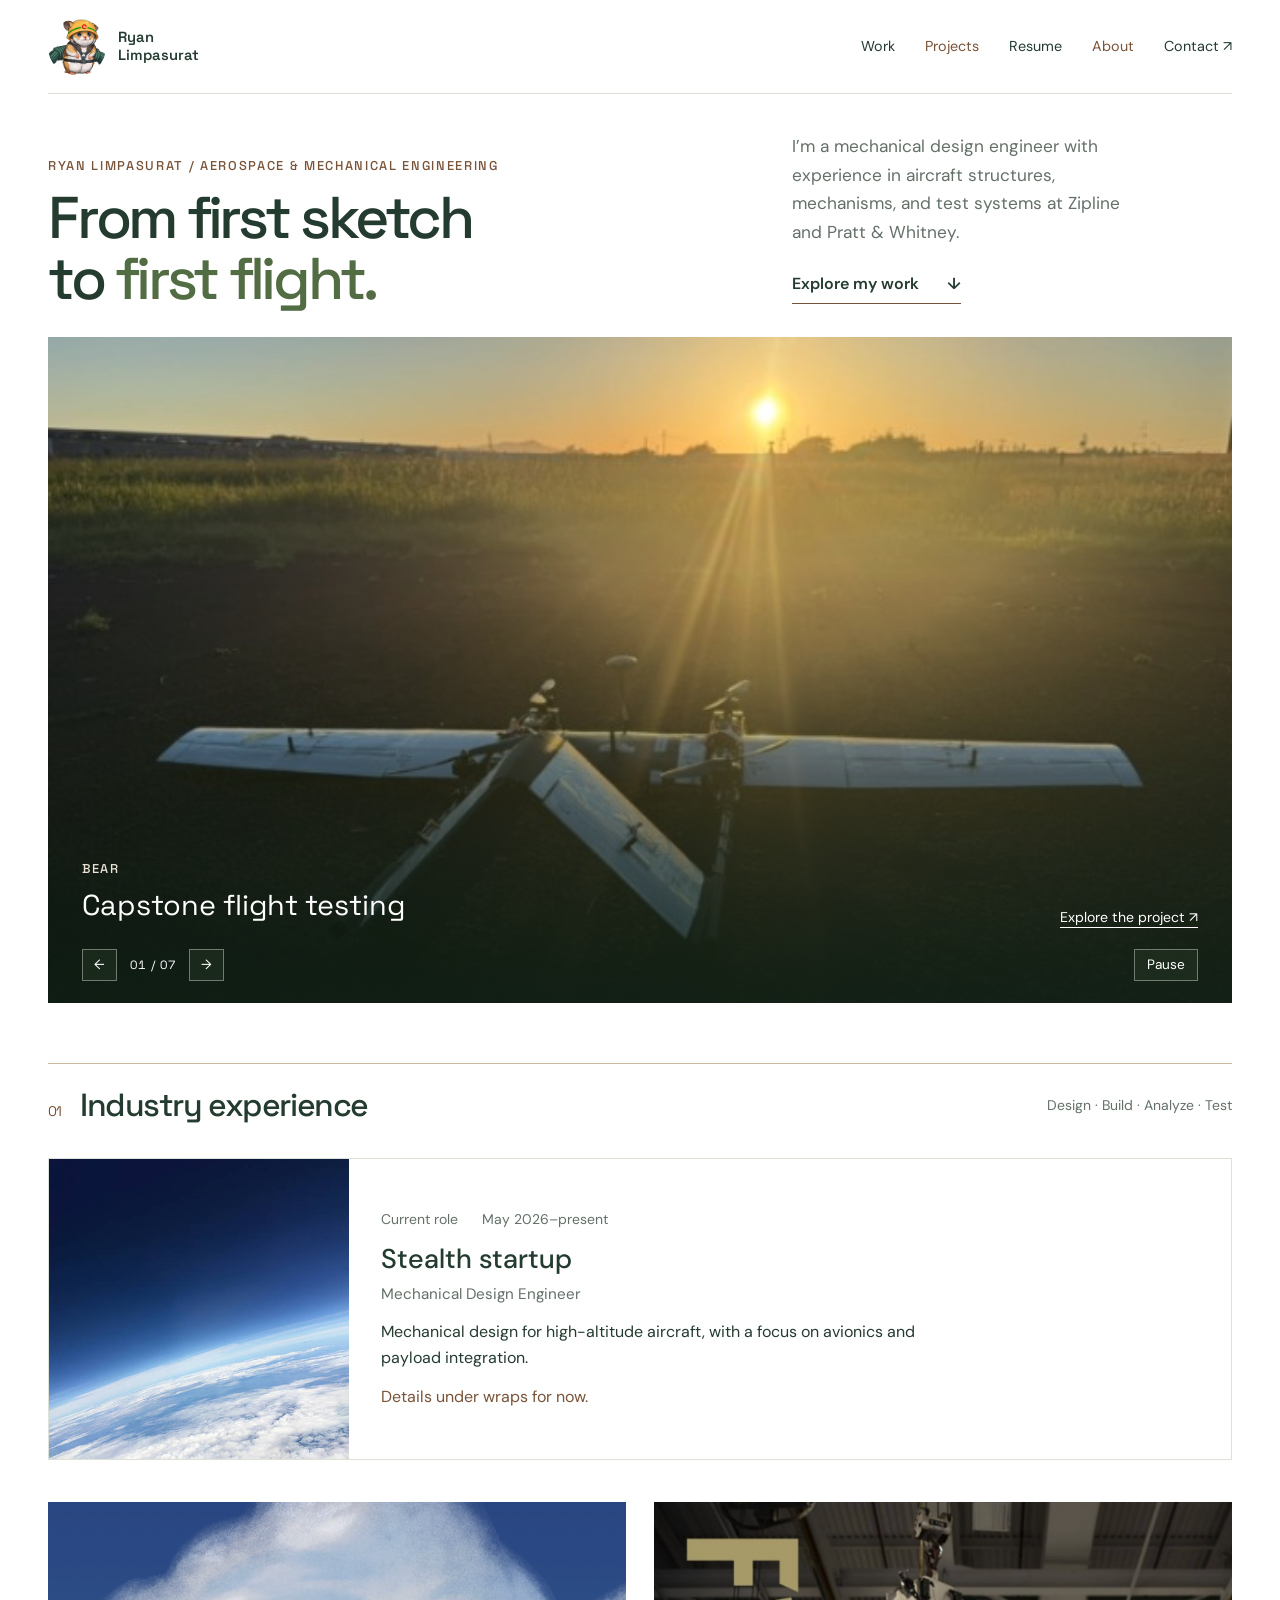
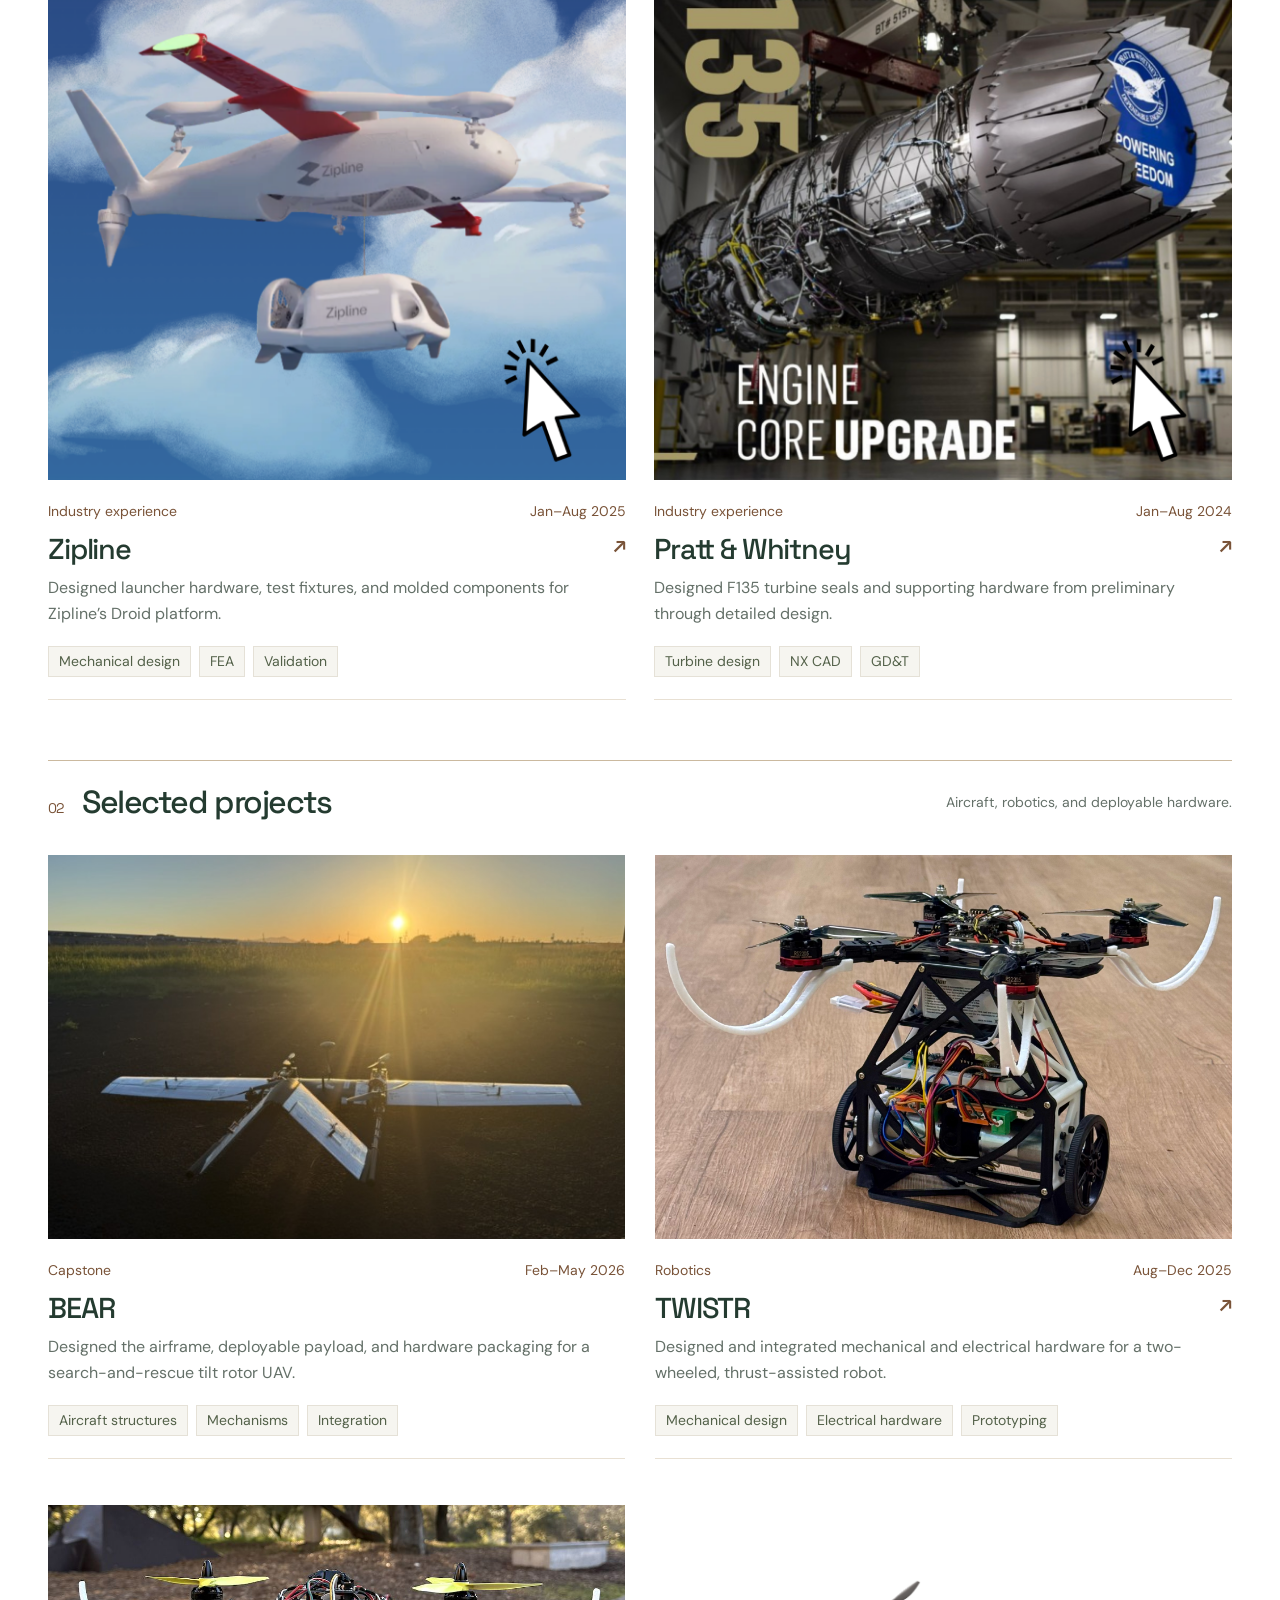
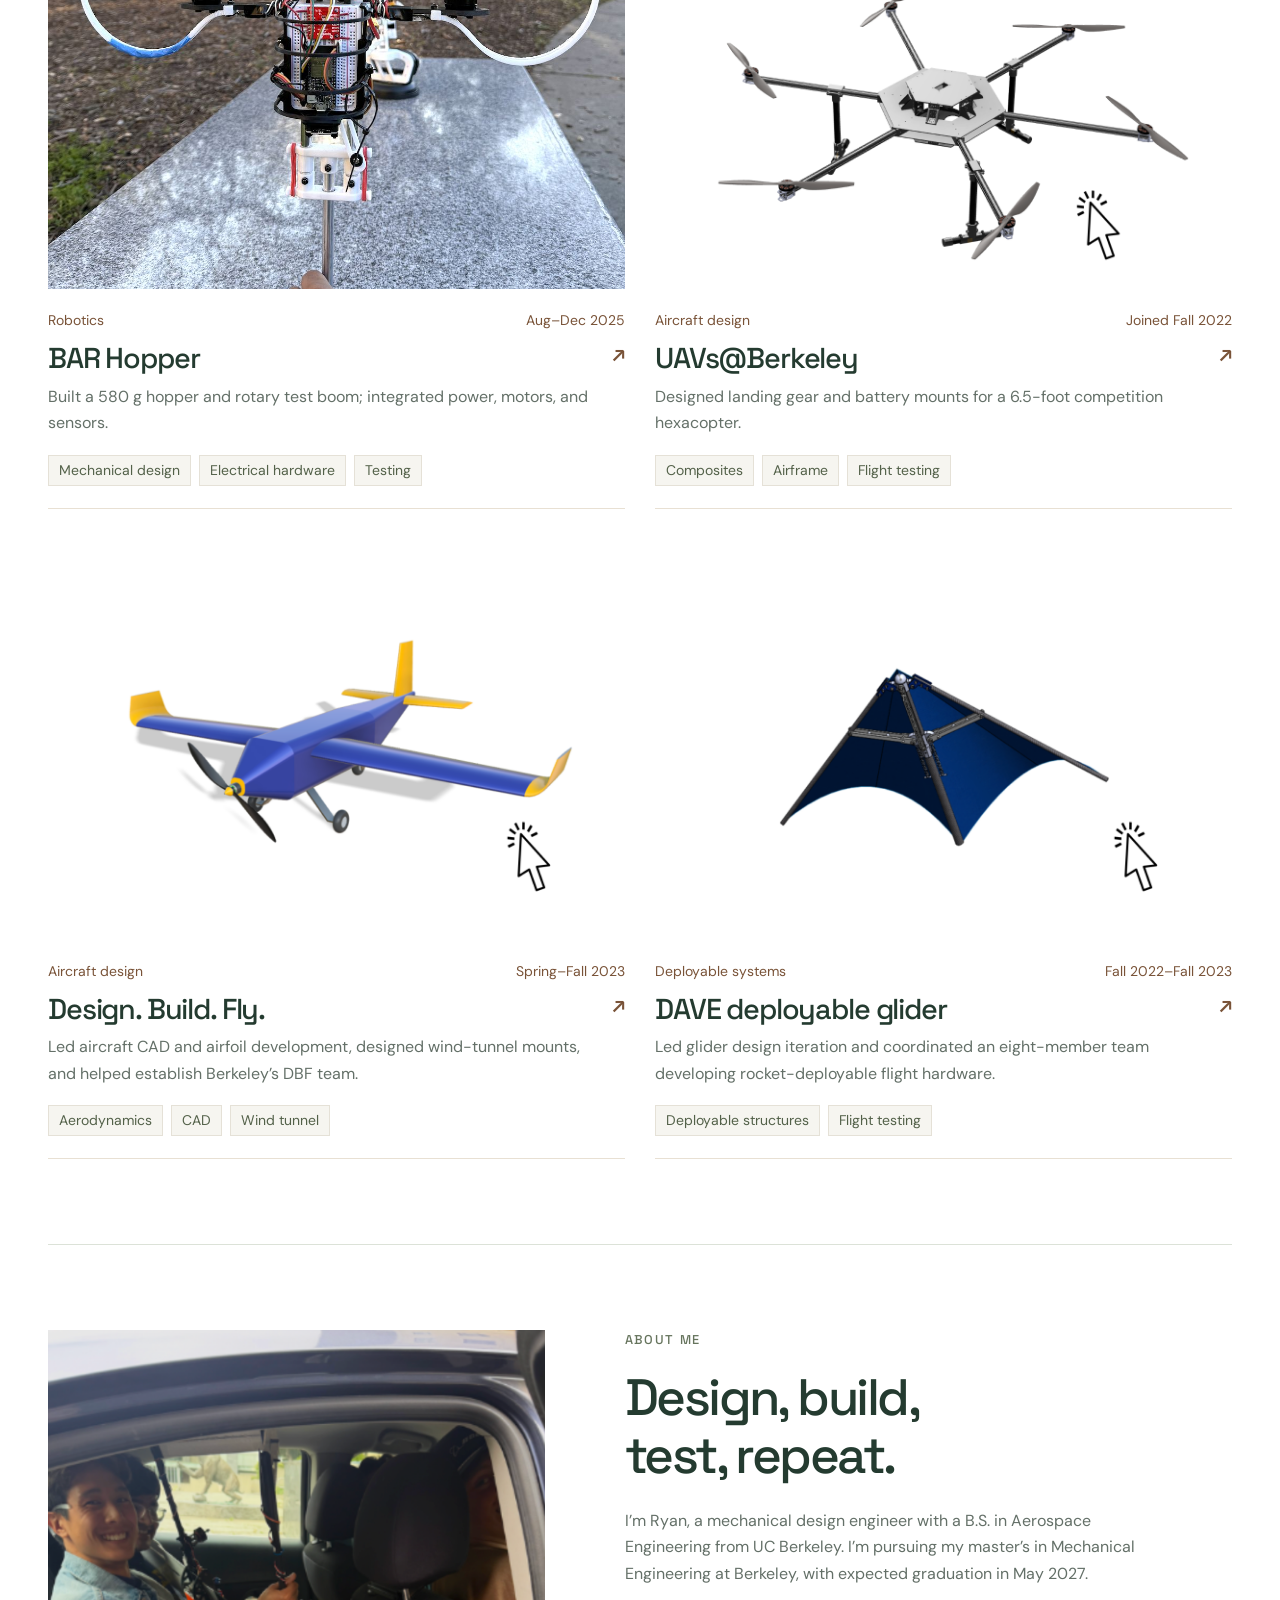
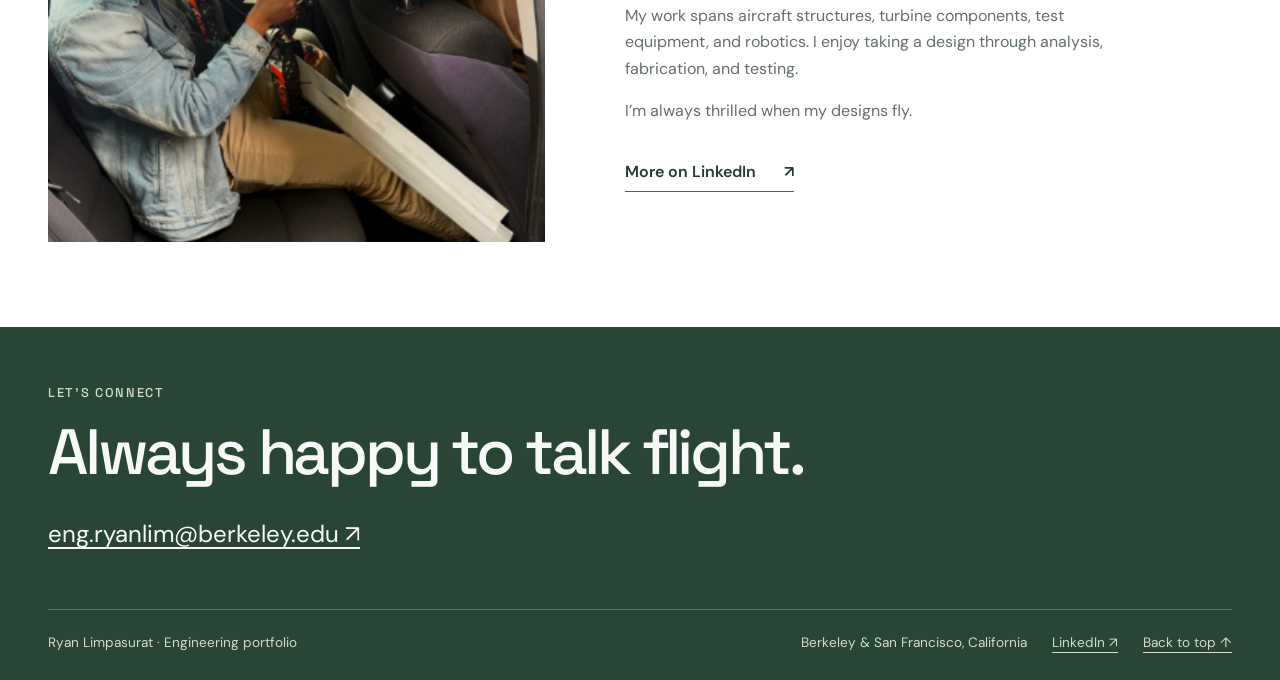
==== commit de7833cb: "Show BEAR, launcher, then drone in hero gallery" ====
--- a/index.html
+++ b/index.html
@@ -1,3 +1,3 @@
 <!DOCTYPE html>
 
-<html lang="en"><head><meta charset="utf-8"/><meta content="width=device-width,initial-scale=1" name="viewport"/><title>Aerospace &amp; mechanical engineering — Ryan Limpasurat</title><meta content="Mechanical design, aircraft structures, robotics, and flight testing. Explore Ryan Limpasurat’s engineering work." name="description"/><link href="/assets/cc8177aade-cropped-rescue_hamster_by_thehungtd_dg7qtp6-pre.png" rel="icon" type="image/png"/><link href="/style.css?v=gallery-ratio-4" rel="stylesheet"/></head><body id="top"><a class="skip" href="#main">Skip to content</a><header class="wrap"><nav aria-label="Main navigation" class="nav"><a class="brand" href="/"><img alt="Ryan’s hamster mascot" class="brand-hamster" height="54" src="/assets/cc8177aade-cropped-rescue_hamster_by_thehungtd_dg7qtp6-pre.png" width="54"/><span class="brand-name">Ryan<br/>Limpasurat</span></a><div class="nav-links"><a href="/#work">Work</a><a href="/#projects">Projects</a><a class="resume-link" href="https://docs.google.com/document/d/1uAulsKVpNyA8r-6NnI3T_6q6APFQ8vaxruHTOzFkLVQ/edit?tab=t.0" rel="noopener noreferrer" target="_blank">Resume</a><a href="/#about">About</a><a href="/#contact">Contact ↗</a></div></nav></header><main id="main"><div class="wrap"><section class="hero"><div><div class="eyebrow">Ryan Limpasurat / Aerospace &amp; mechanical engineering</div><h1>From first sketch<br/>to <span>first flight.</span></h1></div><div class="hero-copy"><p>I’m a mechanical design engineer with experience in aircraft structures, mechanisms, and test systems at Zipline and Pratt &amp; Whitney.</p><a class="text-link" href="#work">Explore my work <span aria-hidden="true">↓</span></a></div></section><section aria-label="Project photography" aria-roledescription="carousel" class="hero-photo hero-carousel"><div aria-hidden="false" class="hero-slide is-active" data-slide="0"><img alt="Flight testing in the field" fetchpriority="high" src="/assets/95d45b755d-img_6831.jpg?v=08e706e" style="object-position:center 57%"/><div class="photo-caption"><div><div class="eyebrow">UAVs@Berkeley</div><p>Flight testing in the field</p></div><a href="/projects/uav/">Explore the project ↗</a></div></div><div aria-hidden="true" class="hero-slide" data-slide="1"><img alt="The high-speed launcher, built and on site" loading="lazy" src="/assets/f091653a92-img_8451-edited.jpg?v=08e706e" style="object-position:center 53%"/><div class="photo-caption"><div><div class="eyebrow">Zipline</div><p>The high-speed launcher, built and on site</p></div><a href="/projects/zipline/" tabindex="-1">Explore the project ↗</a></div></div><div aria-hidden="true" class="hero-slide" data-slide="2"><img alt="The aircraft and the team behind it" loading="lazy" src="/assets/bbfe7747b4-image-1.png?v=08e706e" style="object-position:center 46%"/><div class="photo-caption"><div><div class="eyebrow">Design. Build. Fly.</div><p>The aircraft and the team behind it</p></div><a href="/projects/design-build-fly/" tabindex="-1">Explore the project ↗</a></div></div><div aria-hidden="true" class="hero-slide" data-slide="3"><img alt="F135 Engine Core Upgrade program" loading="lazy" src="/assets/f5f21936bf-thumb-1920-941079.jpg" style="object-position:center 50%"/><div class="photo-caption"><div><div class="eyebrow">Pratt &amp; Whitney</div><p>F135 Engine Core Upgrade program</p></div><a href="/projects/pratt-whitney/" tabindex="-1">Explore the project ↗</a></div></div><div aria-hidden="true" class="hero-slide" data-slide="4"><img alt="Building and testing thrust-assisted robotics" loading="lazy" src="/assets/hopper-p17-0.jpeg" style="object-position:center 50%"/><div class="photo-caption"><div><div class="eyebrow">BAR Hopper</div><p>Building and testing thrust-assisted robotics</p></div><a href="/projects/bar-hopper/" tabindex="-1">Explore the project ↗</a></div></div><div aria-hidden="true" class="hero-slide" data-slide="5"><img alt="TWISTR assembled with onboard electronics" loading="lazy" src="/assets/twistr-p1-1.png?v=08e706e" style="object-position:center 55%"/><div class="photo-caption"><div><div class="eyebrow">TWISTR</div><p>From mechanical assembly to electrical integration</p></div><a href="/projects/twistr/" tabindex="-1">Explore the project ↗</a></div></div><div aria-hidden="true" class="hero-slide" data-bear-slide="" data-slide="0"><img alt="BEAR tilt rotor aircraft at sunset" loading="lazy" src="/assets/bear-sunset.jpg" style="object-position:center 50%"/><div class="photo-caption"><div><div class="eyebrow">BEAR</div><p>Capstone flight testing</p></div><a href="/projects/bear/" tabindex="-1">Explore the project ↗</a></div></div><div class="carousel-controls"><button aria-label="Previous photograph" data-direction="-1" type="button">←</button><span class="slide-counter">01 / 07</span><button aria-label="Next photograph" data-direction="1" type="button">→</button><button aria-label="Pause slideshow" class="carousel-pause" type="button">Pause</button></div></section><section class="section" id="work"><div class="section-head"><h2><span class="section-number">01</span>Industry experience</h2><p>Design · Build · Analyze · Test</p></div><div class="experience-grid"><article aria-labelledby="stealth-title" class="industry-placeholder"><div class="stealth-photo"><img alt="Clouds beneath a deep blue stratospheric sky" decoding="async" loading="lazy" src="/assets/stratosphere-cover.png"/></div><div class="stealth-copy"><div class="card-meta"><span>Current role</span><span>May 2026–present</span></div><h3 id="stealth-title">Stealth startup</h3><p class="stealth-role">Mechanical Design Engineer</p><p>Mechanical design for high-altitude aircraft, with a focus on avionics and payload integration.</p><p class="stealth-note">Details under wraps for now.</p></div></article><a class="card card-zipline" href="/projects/zipline/"><div class="card-photo"><img alt="Zipline project" decoding="async" loading="lazy" src="/assets/688d837650-screenshot-2025-09-19-at-3.37.49-pm.png?v=08e706e"/></div><div class="card-text"><div class="card-meta"><span>Industry experience</span><span>Jan–Aug 2025</span></div><h3>Zipline <span aria-hidden="true">↗</span></h3><p>Designed launcher hardware, test fixtures, and molded components for Zipline’s Droid platform.</p><div class="tags"><span class="tag">Mechanical design</span><span class="tag">FEA</span><span class="tag">Validation</span></div></div></a><a class="card card-pratt-whitney" href="/projects/pratt-whitney/"><div class="card-photo"><img alt="Pratt &amp; Whitney project" decoding="async" loading="lazy" src="/assets/534cb168d4-screenshot-2025-09-19-at-3.41.42-pm.png?v=08e706e"/></div><div class="card-text"><div class="card-meta"><span>Industry experience</span><span>Jan–Aug 2024</span></div><h3>Pratt &amp; Whitney <span aria-hidden="true">↗</span></h3><p>Designed F135 turbine seals and supporting hardware from preliminary through detailed design.</p><div class="tags"><span class="tag">Turbine design</span><span class="tag">NX CAD</span><span class="tag">GD&amp;T</span></div></div></a></div></section><section class="section" id="projects"><div class="section-head"><h2><span class="section-number">02</span>Selected projects</h2><p>Aircraft, robotics, and deployable hardware.</p></div><div class="projects-grid"><a class="card card-bear" href="/projects/bear/"><div class="card-photo"><img alt="BEAR tilt rotor aircraft at sunset" decoding="async" loading="lazy" src="/assets/bear-sunset.jpg"/></div><div class="card-text"><div class="card-meta"><span>Capstone</span><span>Feb–May 2026</span></div><h3>BEAR</h3><p>Designed the airframe, deployable payload, and hardware packaging for a search-and-rescue tilt rotor UAV.</p><div class="tags"><span class="tag">Aircraft structures</span><span class="tag">Mechanisms</span><span class="tag">Integration</span></div></div></a><a class="card card-twistr" href="/projects/twistr/"><div class="card-photo"><img alt="TWISTR project" decoding="async" loading="lazy" src="/assets/twistr-p1-1.png?v=08e706e"/></div><div class="card-text"><div class="card-meta"><span>Robotics</span><span>Aug–Dec 2025</span></div><h3>TWISTR <span aria-hidden="true">↗</span></h3><p>Designed and integrated mechanical and electrical hardware for a two-wheeled, thrust-assisted robot.</p><div class="tags"><span class="tag">Mechanical design</span><span class="tag">Electrical hardware</span><span class="tag">Prototyping</span></div></div></a><a class="card card-bar-hopper" href="/projects/bar-hopper/"><div class="card-photo"><img alt="BAR Hopper on its rotary test boom outdoors" decoding="async" loading="lazy" src="/assets/hopper-front.png"/></div><div class="card-text"><div class="card-meta"><span>Robotics</span><span>Aug–Dec 2025</span></div><h3>BAR Hopper <span aria-hidden="true">↗</span></h3><p>Built a 580 g hopper and rotary test boom; integrated power, motors, and sensors.</p><div class="tags"><span class="tag">Mechanical design</span><span class="tag">Electrical hardware</span><span class="tag">Testing</span></div></div></a><a class="card card-uav" href="/projects/uav/"><div class="card-photo"><img alt="UAVs@Berkeley project" decoding="async" loading="lazy" src="/assets/48b9a0c4f4-screenshot-2025-09-19-at-3.34.51-pm.png"/></div><div class="card-text"><div class="card-meta"><span>Aircraft design</span><span>Joined Fall 2022</span></div><h3>UAVs@Berkeley <span aria-hidden="true">↗</span></h3><p>Designed landing gear and battery mounts for a 6.5-foot competition hexacopter.</p><div class="tags"><span class="tag">Composites</span><span class="tag">Airframe</span><span class="tag">Flight testing</span></div></div></a><a class="card card-design-build-fly" href="/projects/design-build-fly/"><div class="card-photo"><img alt="Design. Build. Fly. project" decoding="async" loading="lazy" src="/assets/7c4b3bf59d-screenshot-2025-09-19-at-3.32.20-pm.png"/></div><div class="card-text"><div class="card-meta"><span>Aircraft design</span><span>Spring–Fall 2023</span></div><h3>Design. Build. Fly. <span aria-hidden="true">↗</span></h3><p>Led aircraft CAD and airfoil development, designed wind-tunnel mounts, and helped establish Berkeley’s DBF team.</p><div class="tags"><span class="tag">Aerodynamics</span><span class="tag">CAD</span><span class="tag">Wind tunnel</span></div></div></a><a class="card card-dave" href="/projects/dave/"><div class="card-photo"><img alt="DAVE deployable glider project" decoding="async" loading="lazy" src="/assets/ab5383b9f1-screenshot-2025-09-19-at-3.33.42-pm.png"/></div><div class="card-text"><div class="card-meta"><span>Deployable systems</span><span>Fall 2022–Fall 2023</span></div><h3>DAVE deployable glider <span aria-hidden="true">↗</span></h3><p>Led glider design iteration and coordinated an eight-member team developing rocket-deployable flight hardware.</p><div class="tags"><span class="tag">Deployable structures</span><span class="tag">Flight testing</span></div></div></a></div></section><section class="about" id="about"><img alt="Ryan smiling in a car with project hardware" class="about-photo" decoding="async" loading="lazy" src="/assets/ryan-about.png"/><div><div class="eyebrow">About me</div><h2>Design, build,<br/>test, repeat.</h2><p>I’m Ryan, a mechanical design engineer with a B.S. in Aerospace Engineering from UC Berkeley. I’m pursuing my master’s in Mechanical Engineering at Berkeley, with expected graduation in May 2027.</p><p>My work spans aircraft structures, turbine components, test equipment, and robotics. I enjoy taking a design through analysis, fabrication, and testing.</p><p>I’m always thrilled when my designs fly.</p><a class="text-link" href="https://www.linkedin.com/in/ryan-limpasurat/" rel="noopener noreferrer" target="_blank">More on LinkedIn <span aria-hidden="true">↗</span></a></div></section></div></main><footer class="footer" id="contact"><div class="wrap"><div class="eyebrow">Let’s connect</div><h2>Always happy to talk flight.</h2><a class="footer-email" href="mailto:eng.ryanlim@berkeley.edu">eng.ryanlim@berkeley.edu ↗</a><div class="footer-bottom"><span>Ryan Limpasurat · Engineering portfolio</span><div class="footer-links"><span>Berkeley &amp; San Francisco, California</span><a href="https://www.linkedin.com/in/ryan-limpasurat/" rel="noopener noreferrer" target="_blank">LinkedIn ↗</a><a href="#top">Back to top ↑</a></div></div></div></footer><script defer="" src="/site.js"></script></body></html>+<html lang="en"><head><meta charset="utf-8"/><meta content="width=device-width,initial-scale=1" name="viewport"/><title>Aerospace &amp; mechanical engineering — Ryan Limpasurat</title><meta content="Mechanical design, aircraft structures, robotics, and flight testing. Explore Ryan Limpasurat’s engineering work." name="description"/><link href="/assets/cc8177aade-cropped-rescue_hamster_by_thehungtd_dg7qtp6-pre.png" rel="icon" type="image/png"/><link href="/style.css?v=gallery-ratio-4" rel="stylesheet"/></head><body id="top"><a class="skip" href="#main">Skip to content</a><header class="wrap"><nav aria-label="Main navigation" class="nav"><a class="brand" href="/"><img alt="Ryan’s hamster mascot" class="brand-hamster" height="54" src="/assets/cc8177aade-cropped-rescue_hamster_by_thehungtd_dg7qtp6-pre.png" width="54"/><span class="brand-name">Ryan<br/>Limpasurat</span></a><div class="nav-links"><a href="/#work">Work</a><a href="/#projects">Projects</a><a class="resume-link" href="https://docs.google.com/document/d/1uAulsKVpNyA8r-6NnI3T_6q6APFQ8vaxruHTOzFkLVQ/edit?tab=t.0" rel="noopener noreferrer" target="_blank">Resume</a><a href="/#about">About</a><a href="/#contact">Contact ↗</a></div></nav></header><main id="main"><div class="wrap"><section class="hero"><div><div class="eyebrow">Ryan Limpasurat / Aerospace &amp; mechanical engineering</div><h1>From first sketch<br/>to <span>first flight.</span></h1></div><div class="hero-copy"><p>I’m a mechanical design engineer with experience in aircraft structures, mechanisms, and test systems at Zipline and Pratt &amp; Whitney.</p><a class="text-link" href="#work">Explore my work <span aria-hidden="true">↓</span></a></div></section><section aria-label="Project photography" aria-roledescription="carousel" class="hero-photo hero-carousel"><div aria-hidden="false" class="hero-slide is-active" data-bear-slide="" data-slide="0"><img alt="BEAR tilt rotor aircraft at sunset" fetchpriority="high" src="/assets/bear-sunset.jpg" style="object-position:center 50%"/><div class="photo-caption"><div><div class="eyebrow">BEAR</div><p>Capstone flight testing</p></div><a href="/projects/bear/">Explore the project ↗</a></div></div><div aria-hidden="true" class="hero-slide" data-slide="1"><img alt="The high-speed launcher, built and on site" loading="lazy" src="/assets/f091653a92-img_8451-edited.jpg?v=08e706e" style="object-position:center 53%"/><div class="photo-caption"><div><div class="eyebrow">Zipline</div><p>The high-speed launcher, built and on site</p></div><a href="/projects/zipline/" tabindex="-1">Explore the project ↗</a></div></div><div aria-hidden="true" class="hero-slide" data-slide="2"><img alt="Flight testing in the field" loading="lazy" src="/assets/95d45b755d-img_6831.jpg?v=08e706e" style="object-position:center 57%"/><div class="photo-caption"><div><div class="eyebrow">UAVs@Berkeley</div><p>Flight testing in the field</p></div><a href="/projects/uav/" tabindex="-1">Explore the project ↗</a></div></div><div aria-hidden="true" class="hero-slide" data-slide="3"><img alt="The aircraft and the team behind it" loading="lazy" src="/assets/bbfe7747b4-image-1.png?v=08e706e" style="object-position:center 46%"/><div class="photo-caption"><div><div class="eyebrow">Design. Build. Fly.</div><p>The aircraft and the team behind it</p></div><a href="/projects/design-build-fly/" tabindex="-1">Explore the project ↗</a></div></div><div aria-hidden="true" class="hero-slide" data-slide="4"><img alt="F135 Engine Core Upgrade program" loading="lazy" src="/assets/f5f21936bf-thumb-1920-941079.jpg" style="object-position:center 50%"/><div class="photo-caption"><div><div class="eyebrow">Pratt &amp; Whitney</div><p>F135 Engine Core Upgrade program</p></div><a href="/projects/pratt-whitney/" tabindex="-1">Explore the project ↗</a></div></div><div aria-hidden="true" class="hero-slide" data-slide="5"><img alt="Building and testing thrust-assisted robotics" loading="lazy" src="/assets/hopper-p17-0.jpeg" style="object-position:center 50%"/><div class="photo-caption"><div><div class="eyebrow">BAR Hopper</div><p>Building and testing thrust-assisted robotics</p></div><a href="/projects/bar-hopper/" tabindex="-1">Explore the project ↗</a></div></div><div aria-hidden="true" class="hero-slide" data-slide="6"><img alt="TWISTR assembled with onboard electronics" loading="lazy" src="/assets/twistr-p1-1.png?v=08e706e" style="object-position:center 55%"/><div class="photo-caption"><div><div class="eyebrow">TWISTR</div><p>From mechanical assembly to electrical integration</p></div><a href="/projects/twistr/" tabindex="-1">Explore the project ↗</a></div></div><div class="carousel-controls"><button aria-label="Previous photograph" data-direction="-1" type="button">←</button><span class="slide-counter">01 / 07</span><button aria-label="Next photograph" data-direction="1" type="button">→</button><button aria-label="Pause slideshow" class="carousel-pause" type="button">Pause</button></div></section><section class="section" id="work"><div class="section-head"><h2><span class="section-number">01</span>Industry experience</h2><p>Design · Build · Analyze · Test</p></div><div class="experience-grid"><article aria-labelledby="stealth-title" class="industry-placeholder"><div class="stealth-photo"><img alt="Clouds beneath a deep blue stratospheric sky" decoding="async" loading="lazy" src="/assets/stratosphere-cover.png"/></div><div class="stealth-copy"><div class="card-meta"><span>Current role</span><span>May 2026–present</span></div><h3 id="stealth-title">Stealth startup</h3><p class="stealth-role">Mechanical Design Engineer</p><p>Mechanical design for high-altitude aircraft, with a focus on avionics and payload integration.</p><p class="stealth-note">Details under wraps for now.</p></div></article><a class="card card-zipline" href="/projects/zipline/"><div class="card-photo"><img alt="Zipline project" decoding="async" loading="lazy" src="/assets/688d837650-screenshot-2025-09-19-at-3.37.49-pm.png?v=08e706e"/></div><div class="card-text"><div class="card-meta"><span>Industry experience</span><span>Jan–Aug 2025</span></div><h3>Zipline <span aria-hidden="true">↗</span></h3><p>Designed launcher hardware, test fixtures, and molded components for Zipline’s Droid platform.</p><div class="tags"><span class="tag">Mechanical design</span><span class="tag">FEA</span><span class="tag">Validation</span></div></div></a><a class="card card-pratt-whitney" href="/projects/pratt-whitney/"><div class="card-photo"><img alt="Pratt &amp; Whitney project" decoding="async" loading="lazy" src="/assets/534cb168d4-screenshot-2025-09-19-at-3.41.42-pm.png?v=08e706e"/></div><div class="card-text"><div class="card-meta"><span>Industry experience</span><span>Jan–Aug 2024</span></div><h3>Pratt &amp; Whitney <span aria-hidden="true">↗</span></h3><p>Designed F135 turbine seals and supporting hardware from preliminary through detailed design.</p><div class="tags"><span class="tag">Turbine design</span><span class="tag">NX CAD</span><span class="tag">GD&amp;T</span></div></div></a></div></section><section class="section" id="projects"><div class="section-head"><h2><span class="section-number">02</span>Selected projects</h2><p>Aircraft, robotics, and deployable hardware.</p></div><div class="projects-grid"><a class="card card-bear" href="/projects/bear/"><div class="card-photo"><img alt="BEAR tilt rotor aircraft at sunset" decoding="async" loading="lazy" src="/assets/bear-sunset.jpg"/></div><div class="card-text"><div class="card-meta"><span>Capstone</span><span>Feb–May 2026</span></div><h3>BEAR</h3><p>Designed the airframe, deployable payload, and hardware packaging for a search-and-rescue tilt rotor UAV.</p><div class="tags"><span class="tag">Aircraft structures</span><span class="tag">Mechanisms</span><span class="tag">Integration</span></div></div></a><a class="card card-twistr" href="/projects/twistr/"><div class="card-photo"><img alt="TWISTR project" decoding="async" loading="lazy" src="/assets/twistr-p1-1.png?v=08e706e"/></div><div class="card-text"><div class="card-meta"><span>Robotics</span><span>Aug–Dec 2025</span></div><h3>TWISTR <span aria-hidden="true">↗</span></h3><p>Designed and integrated mechanical and electrical hardware for a two-wheeled, thrust-assisted robot.</p><div class="tags"><span class="tag">Mechanical design</span><span class="tag">Electrical hardware</span><span class="tag">Prototyping</span></div></div></a><a class="card card-bar-hopper" href="/projects/bar-hopper/"><div class="card-photo"><img alt="BAR Hopper on its rotary test boom outdoors" decoding="async" loading="lazy" src="/assets/hopper-front.png"/></div><div class="card-text"><div class="card-meta"><span>Robotics</span><span>Aug–Dec 2025</span></div><h3>BAR Hopper <span aria-hidden="true">↗</span></h3><p>Built a 580 g hopper and rotary test boom; integrated power, motors, and sensors.</p><div class="tags"><span class="tag">Mechanical design</span><span class="tag">Electrical hardware</span><span class="tag">Testing</span></div></div></a><a class="card card-uav" href="/projects/uav/"><div class="card-photo"><img alt="UAVs@Berkeley project" decoding="async" loading="lazy" src="/assets/48b9a0c4f4-screenshot-2025-09-19-at-3.34.51-pm.png"/></div><div class="card-text"><div class="card-meta"><span>Aircraft design</span><span>Joined Fall 2022</span></div><h3>UAVs@Berkeley <span aria-hidden="true">↗</span></h3><p>Designed landing gear and battery mounts for a 6.5-foot competition hexacopter.</p><div class="tags"><span class="tag">Composites</span><span class="tag">Airframe</span><span class="tag">Flight testing</span></div></div></a><a class="card card-design-build-fly" href="/projects/design-build-fly/"><div class="card-photo"><img alt="Design. Build. Fly. project" decoding="async" loading="lazy" src="/assets/7c4b3bf59d-screenshot-2025-09-19-at-3.32.20-pm.png"/></div><div class="card-text"><div class="card-meta"><span>Aircraft design</span><span>Spring–Fall 2023</span></div><h3>Design. Build. Fly. <span aria-hidden="true">↗</span></h3><p>Led aircraft CAD and airfoil development, designed wind-tunnel mounts, and helped establish Berkeley’s DBF team.</p><div class="tags"><span class="tag">Aerodynamics</span><span class="tag">CAD</span><span class="tag">Wind tunnel</span></div></div></a><a class="card card-dave" href="/projects/dave/"><div class="card-photo"><img alt="DAVE deployable glider project" decoding="async" loading="lazy" src="/assets/ab5383b9f1-screenshot-2025-09-19-at-3.33.42-pm.png"/></div><div class="card-text"><div class="card-meta"><span>Deployable systems</span><span>Fall 2022–Fall 2023</span></div><h3>DAVE deployable glider <span aria-hidden="true">↗</span></h3><p>Led glider design iteration and coordinated an eight-member team developing rocket-deployable flight hardware.</p><div class="tags"><span class="tag">Deployable structures</span><span class="tag">Flight testing</span></div></div></a></div></section><section class="about" id="about"><img alt="Ryan smiling in a car with project hardware" class="about-photo" decoding="async" loading="lazy" src="/assets/ryan-about.png"/><div><div class="eyebrow">About me</div><h2>Design, build,<br/>test, repeat.</h2><p>I’m Ryan, a mechanical design engineer with a B.S. in Aerospace Engineering from UC Berkeley. I’m pursuing my master’s in Mechanical Engineering at Berkeley, with expected graduation in May 2027.</p><p>My work spans aircraft structures, turbine components, test equipment, and robotics. I enjoy taking a design through analysis, fabrication, and testing.</p><p>I’m always thrilled when my designs fly.</p><a class="text-link" href="https://www.linkedin.com/in/ryan-limpasurat/" rel="noopener noreferrer" target="_blank">More on LinkedIn <span aria-hidden="true">↗</span></a></div></section></div></main><footer class="footer" id="contact"><div class="wrap"><div class="eyebrow">Let’s connect</div><h2>Always happy to talk flight.</h2><a class="footer-email" href="mailto:eng.ryanlim@berkeley.edu">eng.ryanlim@berkeley.edu ↗</a><div class="footer-bottom"><span>Ryan Limpasurat · Engineering portfolio</span><div class="footer-links"><span>Berkeley &amp; San Francisco, California</span><a href="https://www.linkedin.com/in/ryan-limpasurat/" rel="noopener noreferrer" target="_blank">LinkedIn ↗</a><a href="#top">Back to top ↑</a></div></div></div></footer><script defer="" src="/site.js"></script></body></html>
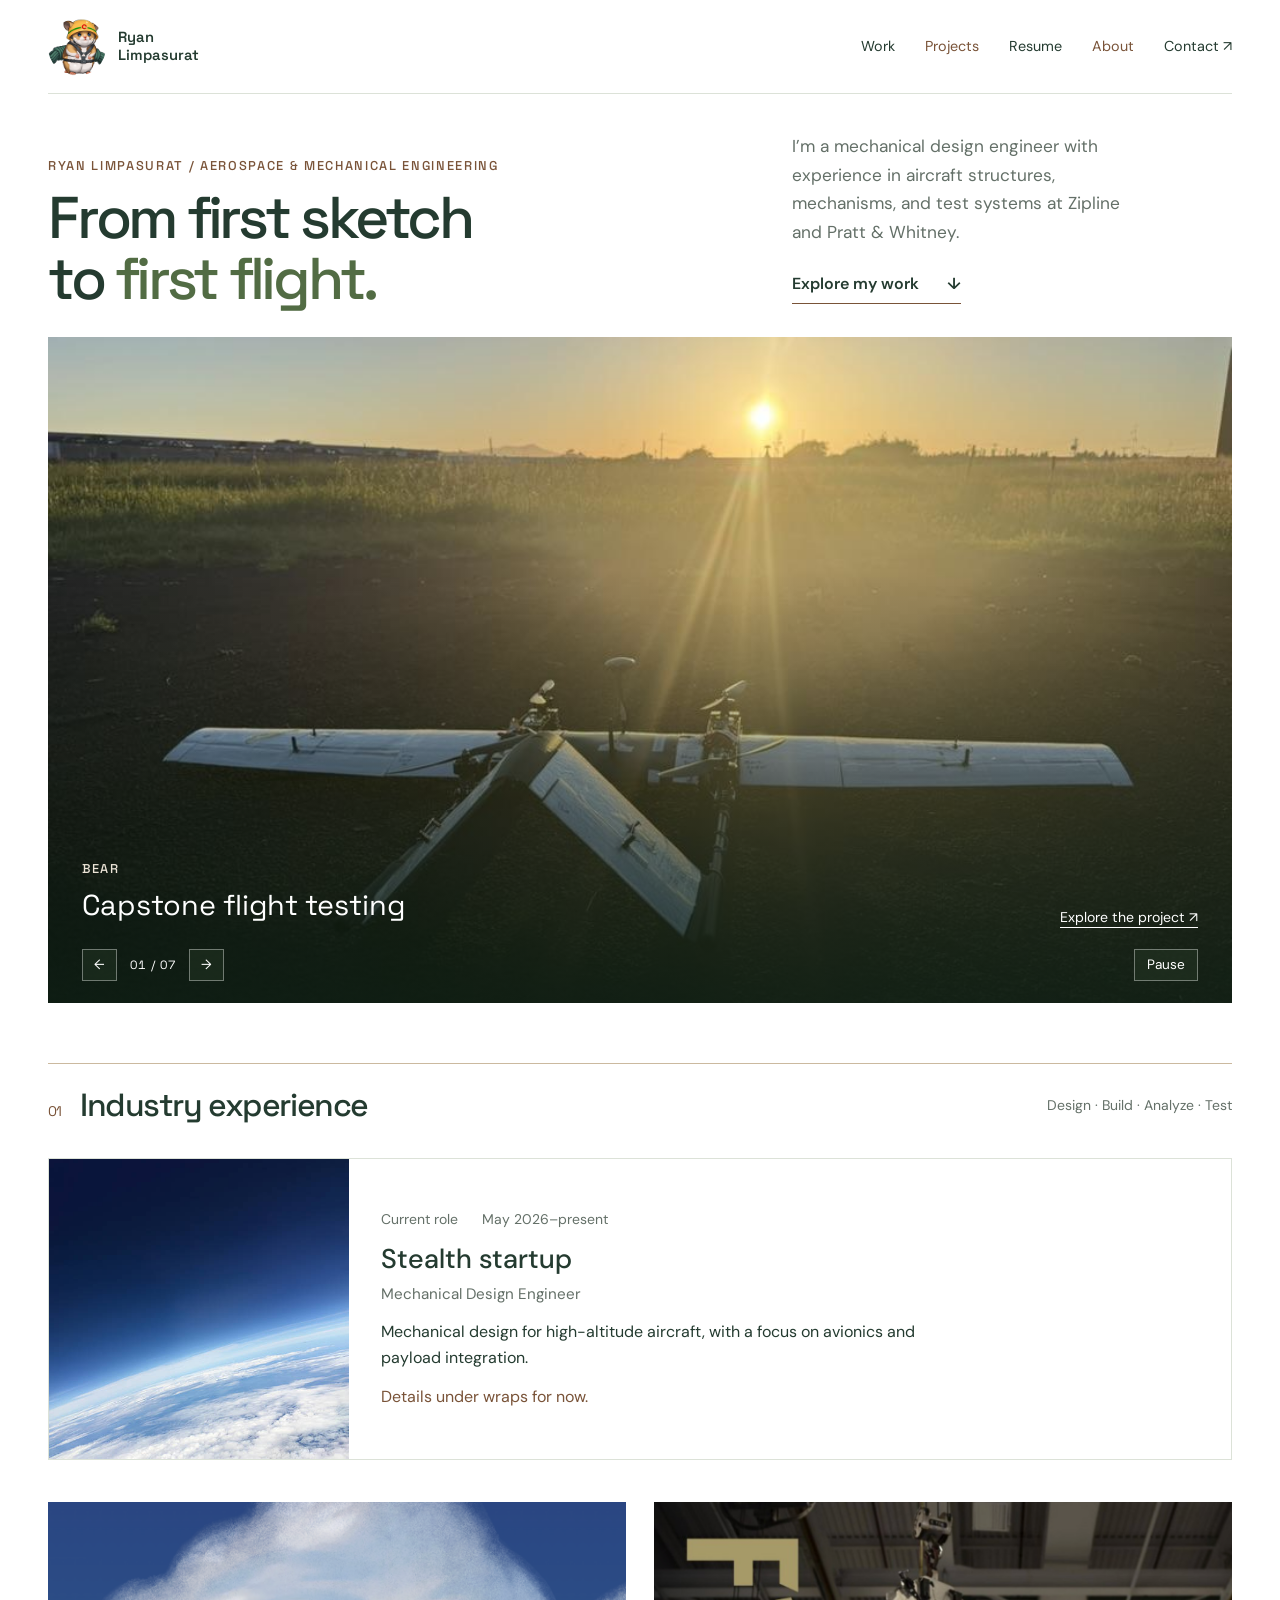
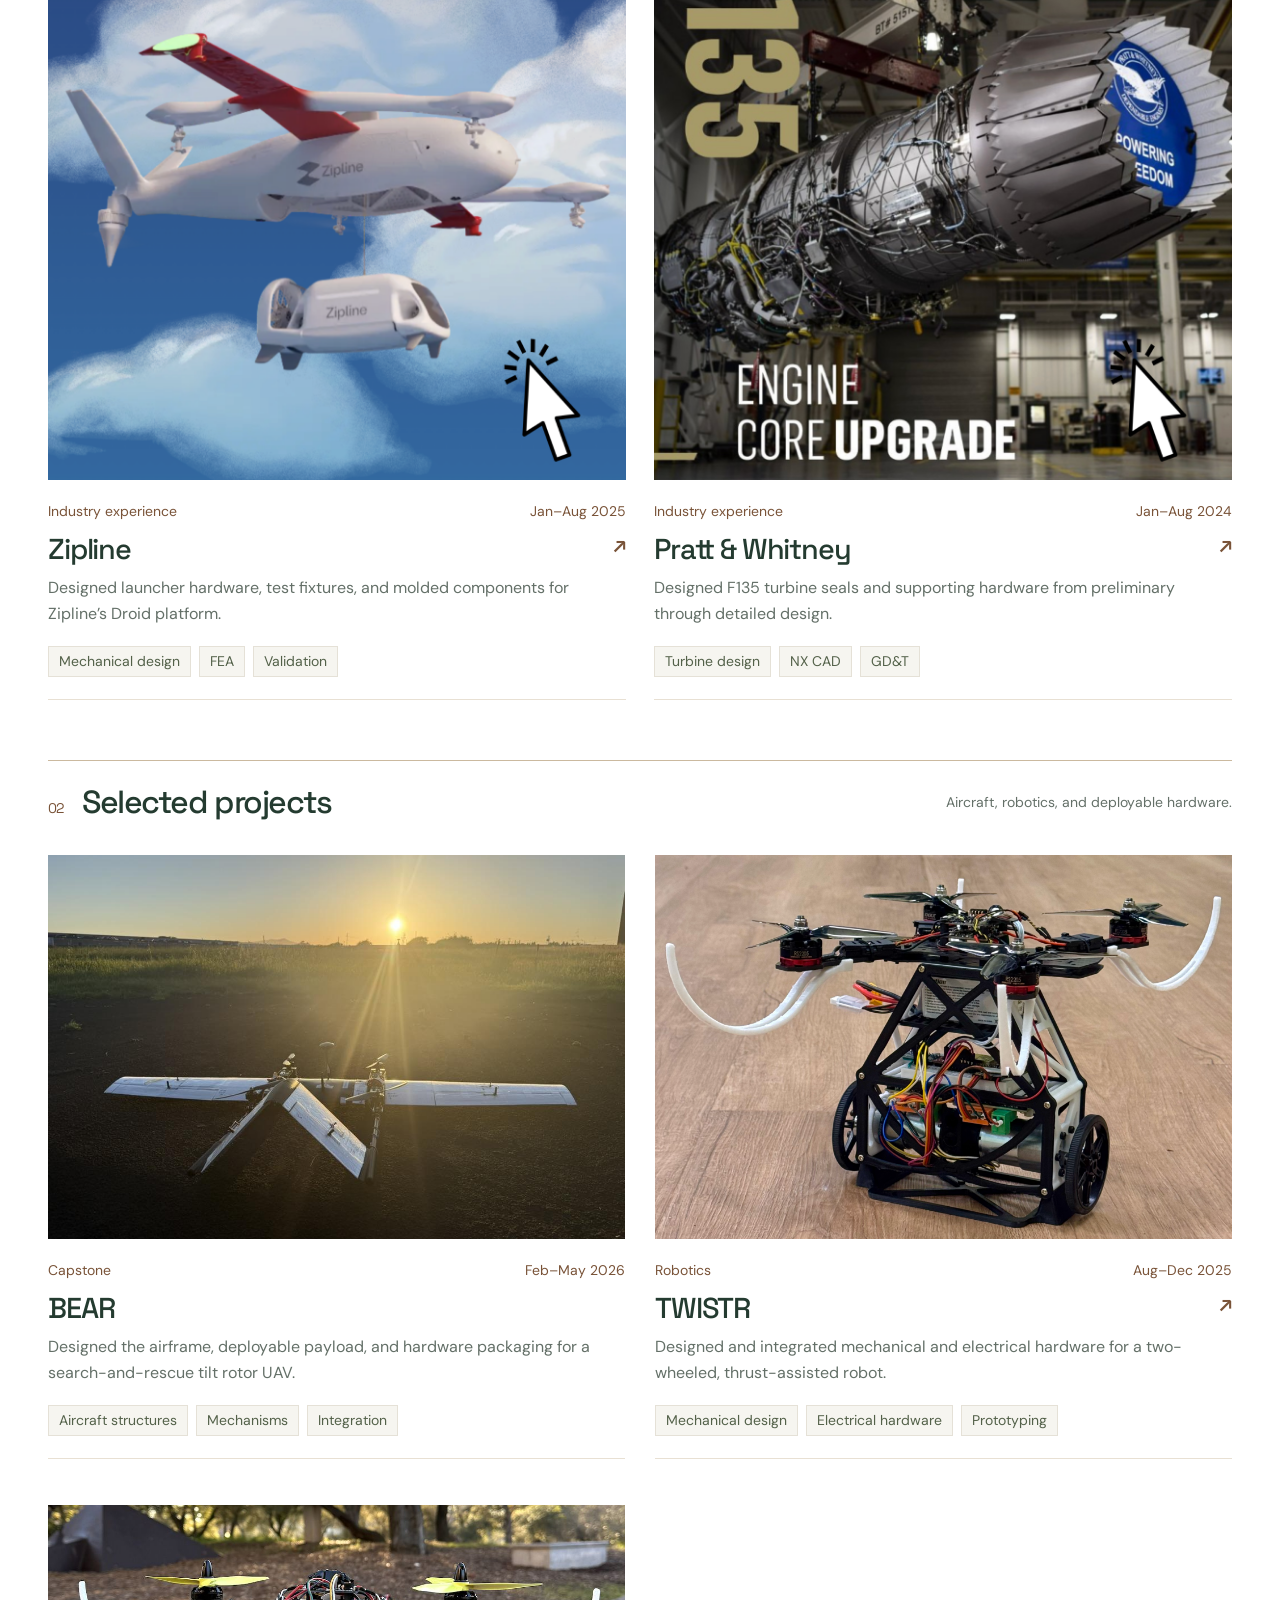
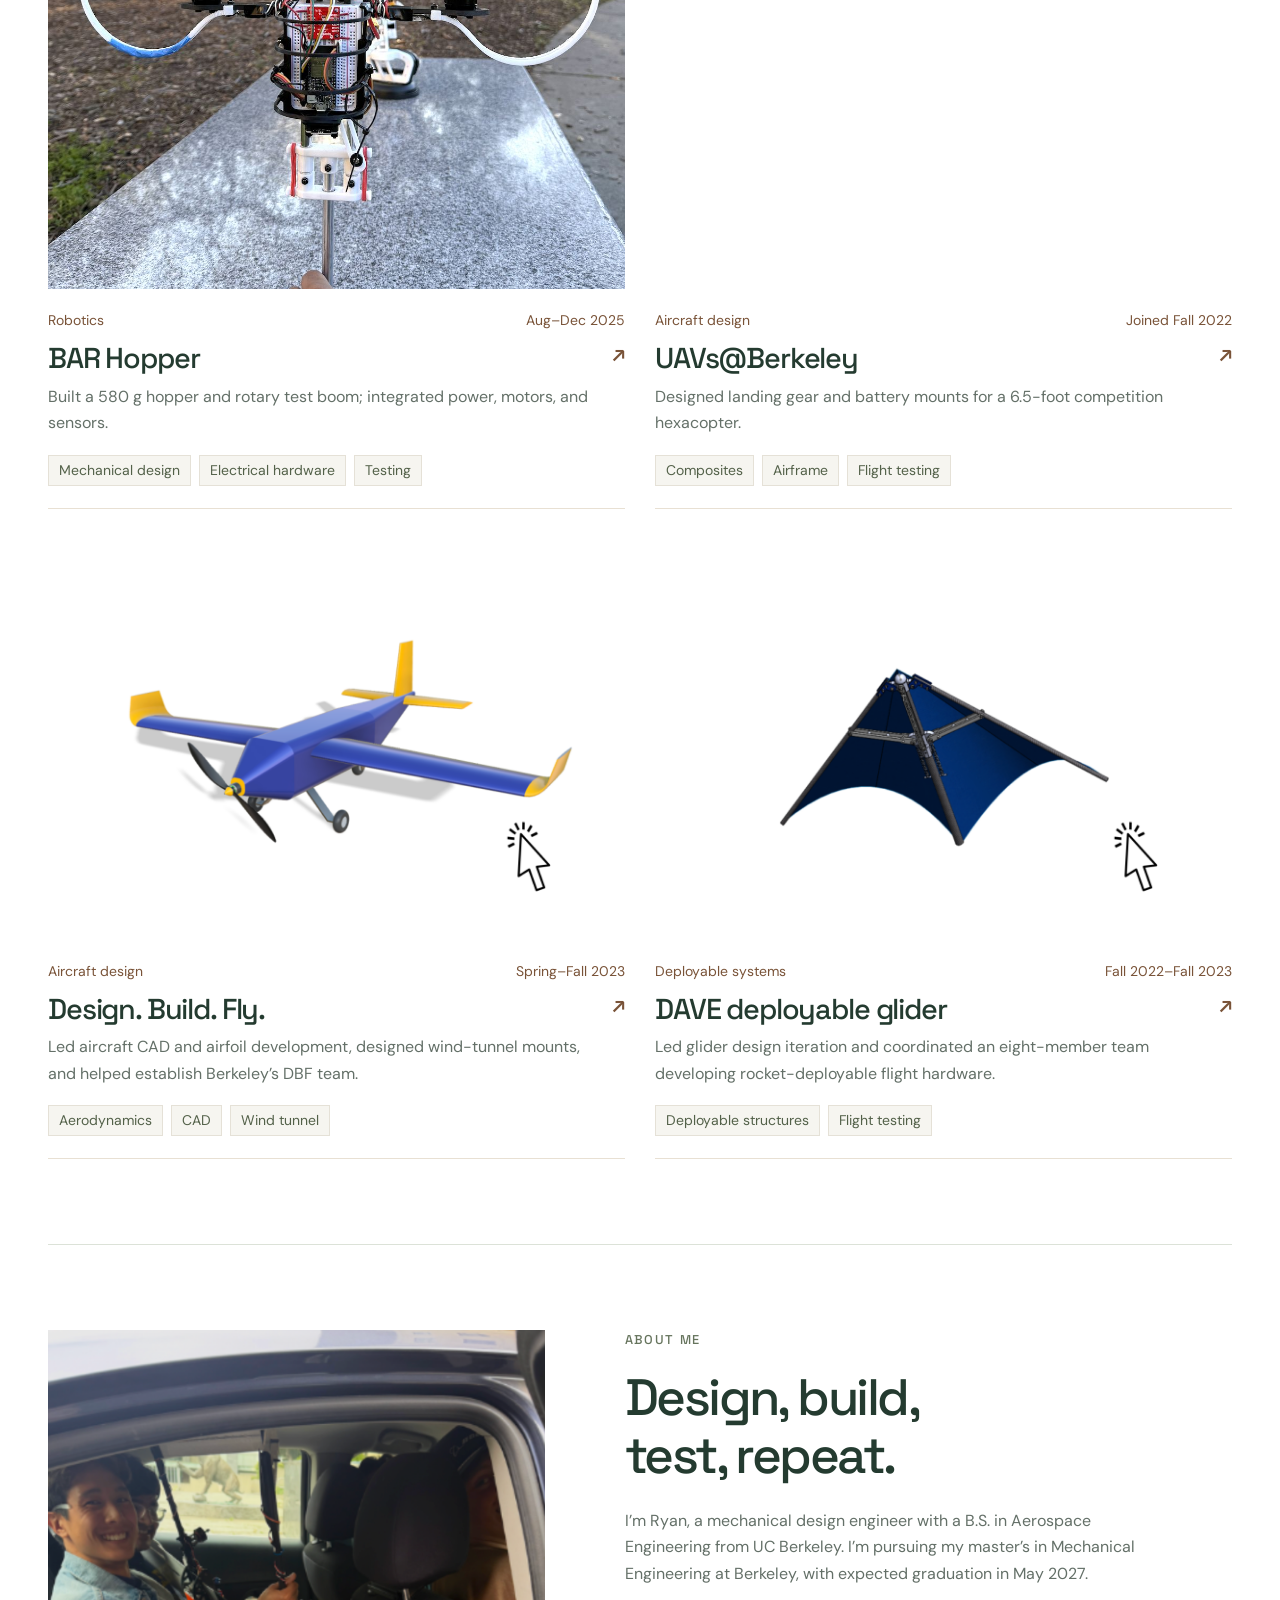
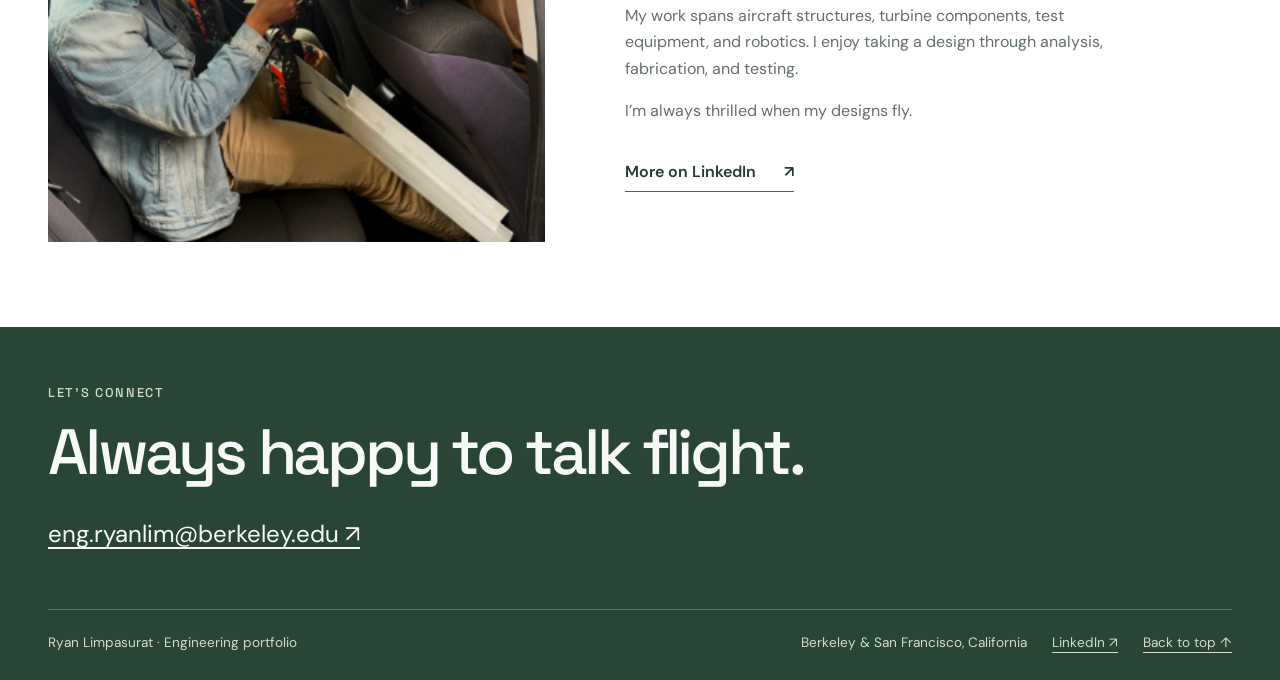
==== commit 04cf73d9: "Use original-resolution BEAR sunset photo from project document" ====
--- a/index.html
+++ b/index.html
@@ -1,3 +1,3 @@
 <!DOCTYPE html>
 
-<html lang="en"><head><meta charset="utf-8"/><meta content="width=device-width,initial-scale=1" name="viewport"/><title>Aerospace &amp; mechanical engineering — Ryan Limpasurat</title><meta content="Mechanical design, aircraft structures, robotics, and flight testing. Explore Ryan Limpasurat’s engineering work." name="description"/><link href="/assets/cc8177aade-cropped-rescue_hamster_by_thehungtd_dg7qtp6-pre.png" rel="icon" type="image/png"/><link href="/style.css?v=gallery-ratio-4" rel="stylesheet"/></head><body id="top"><a class="skip" href="#main">Skip to content</a><header class="wrap"><nav aria-label="Main navigation" class="nav"><a class="brand" href="/"><img alt="Ryan’s hamster mascot" class="brand-hamster" height="54" src="/assets/cc8177aade-cropped-rescue_hamster_by_thehungtd_dg7qtp6-pre.png" width="54"/><span class="brand-name">Ryan<br/>Limpasurat</span></a><div class="nav-links"><a href="/#work">Work</a><a href="/#projects">Projects</a><a class="resume-link" href="https://docs.google.com/document/d/1uAulsKVpNyA8r-6NnI3T_6q6APFQ8vaxruHTOzFkLVQ/edit?tab=t.0" rel="noopener noreferrer" target="_blank">Resume</a><a href="/#about">About</a><a href="/#contact">Contact ↗</a></div></nav></header><main id="main"><div class="wrap"><section class="hero"><div><div class="eyebrow">Ryan Limpasurat / Aerospace &amp; mechanical engineering</div><h1>From first sketch<br/>to <span>first flight.</span></h1></div><div class="hero-copy"><p>I’m a mechanical design engineer with experience in aircraft structures, mechanisms, and test systems at Zipline and Pratt &amp; Whitney.</p><a class="text-link" href="#work">Explore my work <span aria-hidden="true">↓</span></a></div></section><section aria-label="Project photography" aria-roledescription="carousel" class="hero-photo hero-carousel"><div aria-hidden="false" class="hero-slide is-active" data-bear-slide="" data-slide="0"><img alt="BEAR tilt rotor aircraft at sunset" fetchpriority="high" src="/assets/bear-sunset.jpg" style="object-position:center 50%"/><div class="photo-caption"><div><div class="eyebrow">BEAR</div><p>Capstone flight testing</p></div><a href="/projects/bear/">Explore the project ↗</a></div></div><div aria-hidden="true" class="hero-slide" data-slide="1"><img alt="The high-speed launcher, built and on site" loading="lazy" src="/assets/f091653a92-img_8451-edited.jpg?v=08e706e" style="object-position:center 53%"/><div class="photo-caption"><div><div class="eyebrow">Zipline</div><p>The high-speed launcher, built and on site</p></div><a href="/projects/zipline/" tabindex="-1">Explore the project ↗</a></div></div><div aria-hidden="true" class="hero-slide" data-slide="2"><img alt="Flight testing in the field" loading="lazy" src="/assets/95d45b755d-img_6831.jpg?v=08e706e" style="object-position:center 57%"/><div class="photo-caption"><div><div class="eyebrow">UAVs@Berkeley</div><p>Flight testing in the field</p></div><a href="/projects/uav/" tabindex="-1">Explore the project ↗</a></div></div><div aria-hidden="true" class="hero-slide" data-slide="3"><img alt="The aircraft and the team behind it" loading="lazy" src="/assets/bbfe7747b4-image-1.png?v=08e706e" style="object-position:center 46%"/><div class="photo-caption"><div><div class="eyebrow">Design. Build. Fly.</div><p>The aircraft and the team behind it</p></div><a href="/projects/design-build-fly/" tabindex="-1">Explore the project ↗</a></div></div><div aria-hidden="true" class="hero-slide" data-slide="4"><img alt="F135 Engine Core Upgrade program" loading="lazy" src="/assets/f5f21936bf-thumb-1920-941079.jpg" style="object-position:center 50%"/><div class="photo-caption"><div><div class="eyebrow">Pratt &amp; Whitney</div><p>F135 Engine Core Upgrade program</p></div><a href="/projects/pratt-whitney/" tabindex="-1">Explore the project ↗</a></div></div><div aria-hidden="true" class="hero-slide" data-slide="5"><img alt="Building and testing thrust-assisted robotics" loading="lazy" src="/assets/hopper-p17-0.jpeg" style="object-position:center 50%"/><div class="photo-caption"><div><div class="eyebrow">BAR Hopper</div><p>Building and testing thrust-assisted robotics</p></div><a href="/projects/bar-hopper/" tabindex="-1">Explore the project ↗</a></div></div><div aria-hidden="true" class="hero-slide" data-slide="6"><img alt="TWISTR assembled with onboard electronics" loading="lazy" src="/assets/twistr-p1-1.png?v=08e706e" style="object-position:center 55%"/><div class="photo-caption"><div><div class="eyebrow">TWISTR</div><p>From mechanical assembly to electrical integration</p></div><a href="/projects/twistr/" tabindex="-1">Explore the project ↗</a></div></div><div class="carousel-controls"><button aria-label="Previous photograph" data-direction="-1" type="button">←</button><span class="slide-counter">01 / 07</span><button aria-label="Next photograph" data-direction="1" type="button">→</button><button aria-label="Pause slideshow" class="carousel-pause" type="button">Pause</button></div></section><section class="section" id="work"><div class="section-head"><h2><span class="section-number">01</span>Industry experience</h2><p>Design · Build · Analyze · Test</p></div><div class="experience-grid"><article aria-labelledby="stealth-title" class="industry-placeholder"><div class="stealth-photo"><img alt="Clouds beneath a deep blue stratospheric sky" decoding="async" loading="lazy" src="/assets/stratosphere-cover.png"/></div><div class="stealth-copy"><div class="card-meta"><span>Current role</span><span>May 2026–present</span></div><h3 id="stealth-title">Stealth startup</h3><p class="stealth-role">Mechanical Design Engineer</p><p>Mechanical design for high-altitude aircraft, with a focus on avionics and payload integration.</p><p class="stealth-note">Details under wraps for now.</p></div></article><a class="card card-zipline" href="/projects/zipline/"><div class="card-photo"><img alt="Zipline project" decoding="async" loading="lazy" src="/assets/688d837650-screenshot-2025-09-19-at-3.37.49-pm.png?v=08e706e"/></div><div class="card-text"><div class="card-meta"><span>Industry experience</span><span>Jan–Aug 2025</span></div><h3>Zipline <span aria-hidden="true">↗</span></h3><p>Designed launcher hardware, test fixtures, and molded components for Zipline’s Droid platform.</p><div class="tags"><span class="tag">Mechanical design</span><span class="tag">FEA</span><span class="tag">Validation</span></div></div></a><a class="card card-pratt-whitney" href="/projects/pratt-whitney/"><div class="card-photo"><img alt="Pratt &amp; Whitney project" decoding="async" loading="lazy" src="/assets/534cb168d4-screenshot-2025-09-19-at-3.41.42-pm.png?v=08e706e"/></div><div class="card-text"><div class="card-meta"><span>Industry experience</span><span>Jan–Aug 2024</span></div><h3>Pratt &amp; Whitney <span aria-hidden="true">↗</span></h3><p>Designed F135 turbine seals and supporting hardware from preliminary through detailed design.</p><div class="tags"><span class="tag">Turbine design</span><span class="tag">NX CAD</span><span class="tag">GD&amp;T</span></div></div></a></div></section><section class="section" id="projects"><div class="section-head"><h2><span class="section-number">02</span>Selected projects</h2><p>Aircraft, robotics, and deployable hardware.</p></div><div class="projects-grid"><a class="card card-bear" href="/projects/bear/"><div class="card-photo"><img alt="BEAR tilt rotor aircraft at sunset" decoding="async" loading="lazy" src="/assets/bear-sunset.jpg"/></div><div class="card-text"><div class="card-meta"><span>Capstone</span><span>Feb–May 2026</span></div><h3>BEAR</h3><p>Designed the airframe, deployable payload, and hardware packaging for a search-and-rescue tilt rotor UAV.</p><div class="tags"><span class="tag">Aircraft structures</span><span class="tag">Mechanisms</span><span class="tag">Integration</span></div></div></a><a class="card card-twistr" href="/projects/twistr/"><div class="card-photo"><img alt="TWISTR project" decoding="async" loading="lazy" src="/assets/twistr-p1-1.png?v=08e706e"/></div><div class="card-text"><div class="card-meta"><span>Robotics</span><span>Aug–Dec 2025</span></div><h3>TWISTR <span aria-hidden="true">↗</span></h3><p>Designed and integrated mechanical and electrical hardware for a two-wheeled, thrust-assisted robot.</p><div class="tags"><span class="tag">Mechanical design</span><span class="tag">Electrical hardware</span><span class="tag">Prototyping</span></div></div></a><a class="card card-bar-hopper" href="/projects/bar-hopper/"><div class="card-photo"><img alt="BAR Hopper on its rotary test boom outdoors" decoding="async" loading="lazy" src="/assets/hopper-front.png"/></div><div class="card-text"><div class="card-meta"><span>Robotics</span><span>Aug–Dec 2025</span></div><h3>BAR Hopper <span aria-hidden="true">↗</span></h3><p>Built a 580 g hopper and rotary test boom; integrated power, motors, and sensors.</p><div class="tags"><span class="tag">Mechanical design</span><span class="tag">Electrical hardware</span><span class="tag">Testing</span></div></div></a><a class="card card-uav" href="/projects/uav/"><div class="card-photo"><img alt="UAVs@Berkeley project" decoding="async" loading="lazy" src="/assets/48b9a0c4f4-screenshot-2025-09-19-at-3.34.51-pm.png"/></div><div class="card-text"><div class="card-meta"><span>Aircraft design</span><span>Joined Fall 2022</span></div><h3>UAVs@Berkeley <span aria-hidden="true">↗</span></h3><p>Designed landing gear and battery mounts for a 6.5-foot competition hexacopter.</p><div class="tags"><span class="tag">Composites</span><span class="tag">Airframe</span><span class="tag">Flight testing</span></div></div></a><a class="card card-design-build-fly" href="/projects/design-build-fly/"><div class="card-photo"><img alt="Design. Build. Fly. project" decoding="async" loading="lazy" src="/assets/7c4b3bf59d-screenshot-2025-09-19-at-3.32.20-pm.png"/></div><div class="card-text"><div class="card-meta"><span>Aircraft design</span><span>Spring–Fall 2023</span></div><h3>Design. Build. Fly. <span aria-hidden="true">↗</span></h3><p>Led aircraft CAD and airfoil development, designed wind-tunnel mounts, and helped establish Berkeley’s DBF team.</p><div class="tags"><span class="tag">Aerodynamics</span><span class="tag">CAD</span><span class="tag">Wind tunnel</span></div></div></a><a class="card card-dave" href="/projects/dave/"><div class="card-photo"><img alt="DAVE deployable glider project" decoding="async" loading="lazy" src="/assets/ab5383b9f1-screenshot-2025-09-19-at-3.33.42-pm.png"/></div><div class="card-text"><div class="card-meta"><span>Deployable systems</span><span>Fall 2022–Fall 2023</span></div><h3>DAVE deployable glider <span aria-hidden="true">↗</span></h3><p>Led glider design iteration and coordinated an eight-member team developing rocket-deployable flight hardware.</p><div class="tags"><span class="tag">Deployable structures</span><span class="tag">Flight testing</span></div></div></a></div></section><section class="about" id="about"><img alt="Ryan smiling in a car with project hardware" class="about-photo" decoding="async" loading="lazy" src="/assets/ryan-about.png"/><div><div class="eyebrow">About me</div><h2>Design, build,<br/>test, repeat.</h2><p>I’m Ryan, a mechanical design engineer with a B.S. in Aerospace Engineering from UC Berkeley. I’m pursuing my master’s in Mechanical Engineering at Berkeley, with expected graduation in May 2027.</p><p>My work spans aircraft structures, turbine components, test equipment, and robotics. I enjoy taking a design through analysis, fabrication, and testing.</p><p>I’m always thrilled when my designs fly.</p><a class="text-link" href="https://www.linkedin.com/in/ryan-limpasurat/" rel="noopener noreferrer" target="_blank">More on LinkedIn <span aria-hidden="true">↗</span></a></div></section></div></main><footer class="footer" id="contact"><div class="wrap"><div class="eyebrow">Let’s connect</div><h2>Always happy to talk flight.</h2><a class="footer-email" href="mailto:eng.ryanlim@berkeley.edu">eng.ryanlim@berkeley.edu ↗</a><div class="footer-bottom"><span>Ryan Limpasurat · Engineering portfolio</span><div class="footer-links"><span>Berkeley &amp; San Francisco, California</span><a href="https://www.linkedin.com/in/ryan-limpasurat/" rel="noopener noreferrer" target="_blank">LinkedIn ↗</a><a href="#top">Back to top ↑</a></div></div></div></footer><script defer="" src="/site.js"></script></body></html>+<html lang="en"><head><meta charset="utf-8"/><meta content="width=device-width,initial-scale=1" name="viewport"/><title>Aerospace &amp; mechanical engineering — Ryan Limpasurat</title><meta content="Mechanical design, aircraft structures, robotics, and flight testing. Explore Ryan Limpasurat’s engineering work." name="description"/><link href="/assets/cc8177aade-cropped-rescue_hamster_by_thehungtd_dg7qtp6-pre.png" rel="icon" type="image/png"/><link href="/style.css?v=gallery-ratio-4" rel="stylesheet"/></head><body id="top"><a class="skip" href="#main">Skip to content</a><header class="wrap"><nav aria-label="Main navigation" class="nav"><a class="brand" href="/"><img alt="Ryan’s hamster mascot" class="brand-hamster" height="54" src="/assets/cc8177aade-cropped-rescue_hamster_by_thehungtd_dg7qtp6-pre.png" width="54"/><span class="brand-name">Ryan<br/>Limpasurat</span></a><div class="nav-links"><a href="/#work">Work</a><a href="/#projects">Projects</a><a class="resume-link" href="https://docs.google.com/document/d/1uAulsKVpNyA8r-6NnI3T_6q6APFQ8vaxruHTOzFkLVQ/edit?tab=t.0" rel="noopener noreferrer" target="_blank">Resume</a><a href="/#about">About</a><a href="/#contact">Contact ↗</a></div></nav></header><main id="main"><div class="wrap"><section class="hero"><div><div class="eyebrow">Ryan Limpasurat / Aerospace &amp; mechanical engineering</div><h1>From first sketch<br/>to <span>first flight.</span></h1></div><div class="hero-copy"><p>I’m a mechanical design engineer with experience in aircraft structures, mechanisms, and test systems at Zipline and Pratt &amp; Whitney.</p><a class="text-link" href="#work">Explore my work <span aria-hidden="true">↓</span></a></div></section><section aria-label="Project photography" aria-roledescription="carousel" class="hero-photo hero-carousel"><div aria-hidden="false" class="hero-slide is-active" data-bear-slide="" data-slide="0"><img alt="BEAR tilt rotor aircraft at sunset" fetchpriority="high" src="/assets/bear-sunset.jpg?v=original-1024" style="object-position:center 50%"/><div class="photo-caption"><div><div class="eyebrow">BEAR</div><p>Capstone flight testing</p></div><a href="/projects/bear/">Explore the project ↗</a></div></div><div aria-hidden="true" class="hero-slide" data-slide="1"><img alt="The high-speed launcher, built and on site" loading="lazy" src="/assets/f091653a92-img_8451-edited.jpg?v=08e706e" style="object-position:center 53%"/><div class="photo-caption"><div><div class="eyebrow">Zipline</div><p>The high-speed launcher, built and on site</p></div><a href="/projects/zipline/" tabindex="-1">Explore the project ↗</a></div></div><div aria-hidden="true" class="hero-slide" data-slide="2"><img alt="Flight testing in the field" loading="lazy" src="/assets/95d45b755d-img_6831.jpg?v=08e706e" style="object-position:center 57%"/><div class="photo-caption"><div><div class="eyebrow">UAVs@Berkeley</div><p>Flight testing in the field</p></div><a href="/projects/uav/" tabindex="-1">Explore the project ↗</a></div></div><div aria-hidden="true" class="hero-slide" data-slide="3"><img alt="The aircraft and the team behind it" loading="lazy" src="/assets/bbfe7747b4-image-1.png?v=08e706e" style="object-position:center 46%"/><div class="photo-caption"><div><div class="eyebrow">Design. Build. Fly.</div><p>The aircraft and the team behind it</p></div><a href="/projects/design-build-fly/" tabindex="-1">Explore the project ↗</a></div></div><div aria-hidden="true" class="hero-slide" data-slide="4"><img alt="F135 Engine Core Upgrade program" loading="lazy" src="/assets/f5f21936bf-thumb-1920-941079.jpg" style="object-position:center 50%"/><div class="photo-caption"><div><div class="eyebrow">Pratt &amp; Whitney</div><p>F135 Engine Core Upgrade program</p></div><a href="/projects/pratt-whitney/" tabindex="-1">Explore the project ↗</a></div></div><div aria-hidden="true" class="hero-slide" data-slide="5"><img alt="Building and testing thrust-assisted robotics" loading="lazy" src="/assets/hopper-p17-0.jpeg" style="object-position:center 50%"/><div class="photo-caption"><div><div class="eyebrow">BAR Hopper</div><p>Building and testing thrust-assisted robotics</p></div><a href="/projects/bar-hopper/" tabindex="-1">Explore the project ↗</a></div></div><div aria-hidden="true" class="hero-slide" data-slide="6"><img alt="TWISTR assembled with onboard electronics" loading="lazy" src="/assets/twistr-p1-1.png?v=08e706e" style="object-position:center 55%"/><div class="photo-caption"><div><div class="eyebrow">TWISTR</div><p>From mechanical assembly to electrical integration</p></div><a href="/projects/twistr/" tabindex="-1">Explore the project ↗</a></div></div><div class="carousel-controls"><button aria-label="Previous photograph" data-direction="-1" type="button">←</button><span class="slide-counter">01 / 07</span><button aria-label="Next photograph" data-direction="1" type="button">→</button><button aria-label="Pause slideshow" class="carousel-pause" type="button">Pause</button></div></section><section class="section" id="work"><div class="section-head"><h2><span class="section-number">01</span>Industry experience</h2><p>Design · Build · Analyze · Test</p></div><div class="experience-grid"><article aria-labelledby="stealth-title" class="industry-placeholder"><div class="stealth-photo"><img alt="Clouds beneath a deep blue stratospheric sky" decoding="async" loading="lazy" src="/assets/stratosphere-cover.png"/></div><div class="stealth-copy"><div class="card-meta"><span>Current role</span><span>May 2026–present</span></div><h3 id="stealth-title">Stealth startup</h3><p class="stealth-role">Mechanical Design Engineer</p><p>Mechanical design for high-altitude aircraft, with a focus on avionics and payload integration.</p><p class="stealth-note">Details under wraps for now.</p></div></article><a class="card card-zipline" href="/projects/zipline/"><div class="card-photo"><img alt="Zipline project" decoding="async" loading="lazy" src="/assets/688d837650-screenshot-2025-09-19-at-3.37.49-pm.png?v=08e706e"/></div><div class="card-text"><div class="card-meta"><span>Industry experience</span><span>Jan–Aug 2025</span></div><h3>Zipline <span aria-hidden="true">↗</span></h3><p>Designed launcher hardware, test fixtures, and molded components for Zipline’s Droid platform.</p><div class="tags"><span class="tag">Mechanical design</span><span class="tag">FEA</span><span class="tag">Validation</span></div></div></a><a class="card card-pratt-whitney" href="/projects/pratt-whitney/"><div class="card-photo"><img alt="Pratt &amp; Whitney project" decoding="async" loading="lazy" src="/assets/534cb168d4-screenshot-2025-09-19-at-3.41.42-pm.png?v=08e706e"/></div><div class="card-text"><div class="card-meta"><span>Industry experience</span><span>Jan–Aug 2024</span></div><h3>Pratt &amp; Whitney <span aria-hidden="true">↗</span></h3><p>Designed F135 turbine seals and supporting hardware from preliminary through detailed design.</p><div class="tags"><span class="tag">Turbine design</span><span class="tag">NX CAD</span><span class="tag">GD&amp;T</span></div></div></a></div></section><section class="section" id="projects"><div class="section-head"><h2><span class="section-number">02</span>Selected projects</h2><p>Aircraft, robotics, and deployable hardware.</p></div><div class="projects-grid"><a class="card card-bear" href="/projects/bear/"><div class="card-photo"><img alt="BEAR tilt rotor aircraft at sunset" decoding="async" loading="lazy" src="/assets/bear-sunset.jpg?v=original-1024"/></div><div class="card-text"><div class="card-meta"><span>Capstone</span><span>Feb–May 2026</span></div><h3>BEAR</h3><p>Designed the airframe, deployable payload, and hardware packaging for a search-and-rescue tilt rotor UAV.</p><div class="tags"><span class="tag">Aircraft structures</span><span class="tag">Mechanisms</span><span class="tag">Integration</span></div></div></a><a class="card card-twistr" href="/projects/twistr/"><div class="card-photo"><img alt="TWISTR project" decoding="async" loading="lazy" src="/assets/twistr-p1-1.png?v=08e706e"/></div><div class="card-text"><div class="card-meta"><span>Robotics</span><span>Aug–Dec 2025</span></div><h3>TWISTR <span aria-hidden="true">↗</span></h3><p>Designed and integrated mechanical and electrical hardware for a two-wheeled, thrust-assisted robot.</p><div class="tags"><span class="tag">Mechanical design</span><span class="tag">Electrical hardware</span><span class="tag">Prototyping</span></div></div></a><a class="card card-bar-hopper" href="/projects/bar-hopper/"><div class="card-photo"><img alt="BAR Hopper on its rotary test boom outdoors" decoding="async" loading="lazy" src="/assets/hopper-front.png"/></div><div class="card-text"><div class="card-meta"><span>Robotics</span><span>Aug–Dec 2025</span></div><h3>BAR Hopper <span aria-hidden="true">↗</span></h3><p>Built a 580 g hopper and rotary test boom; integrated power, motors, and sensors.</p><div class="tags"><span class="tag">Mechanical design</span><span class="tag">Electrical hardware</span><span class="tag">Testing</span></div></div></a><a class="card card-uav" href="/projects/uav/"><div class="card-photo"><img alt="UAVs@Berkeley project" decoding="async" loading="lazy" src="/assets/48b9a0c4f4-screenshot-2025-09-19-at-3.34.51-pm.png"/></div><div class="card-text"><div class="card-meta"><span>Aircraft design</span><span>Joined Fall 2022</span></div><h3>UAVs@Berkeley <span aria-hidden="true">↗</span></h3><p>Designed landing gear and battery mounts for a 6.5-foot competition hexacopter.</p><div class="tags"><span class="tag">Composites</span><span class="tag">Airframe</span><span class="tag">Flight testing</span></div></div></a><a class="card card-design-build-fly" href="/projects/design-build-fly/"><div class="card-photo"><img alt="Design. Build. Fly. project" decoding="async" loading="lazy" src="/assets/7c4b3bf59d-screenshot-2025-09-19-at-3.32.20-pm.png"/></div><div class="card-text"><div class="card-meta"><span>Aircraft design</span><span>Spring–Fall 2023</span></div><h3>Design. Build. Fly. <span aria-hidden="true">↗</span></h3><p>Led aircraft CAD and airfoil development, designed wind-tunnel mounts, and helped establish Berkeley’s DBF team.</p><div class="tags"><span class="tag">Aerodynamics</span><span class="tag">CAD</span><span class="tag">Wind tunnel</span></div></div></a><a class="card card-dave" href="/projects/dave/"><div class="card-photo"><img alt="DAVE deployable glider project" decoding="async" loading="lazy" src="/assets/ab5383b9f1-screenshot-2025-09-19-at-3.33.42-pm.png"/></div><div class="card-text"><div class="card-meta"><span>Deployable systems</span><span>Fall 2022–Fall 2023</span></div><h3>DAVE deployable glider <span aria-hidden="true">↗</span></h3><p>Led glider design iteration and coordinated an eight-member team developing rocket-deployable flight hardware.</p><div class="tags"><span class="tag">Deployable structures</span><span class="tag">Flight testing</span></div></div></a></div></section><section class="about" id="about"><img alt="Ryan smiling in a car with project hardware" class="about-photo" decoding="async" loading="lazy" src="/assets/ryan-about.png"/><div><div class="eyebrow">About me</div><h2>Design, build,<br/>test, repeat.</h2><p>I’m Ryan, a mechanical design engineer with a B.S. in Aerospace Engineering from UC Berkeley. I’m pursuing my master’s in Mechanical Engineering at Berkeley, with expected graduation in May 2027.</p><p>My work spans aircraft structures, turbine components, test equipment, and robotics. I enjoy taking a design through analysis, fabrication, and testing.</p><p>I’m always thrilled when my designs fly.</p><a class="text-link" href="https://www.linkedin.com/in/ryan-limpasurat/" rel="noopener noreferrer" target="_blank">More on LinkedIn <span aria-hidden="true">↗</span></a></div></section></div></main><footer class="footer" id="contact"><div class="wrap"><div class="eyebrow">Let’s connect</div><h2>Always happy to talk flight.</h2><a class="footer-email" href="mailto:eng.ryanlim@berkeley.edu">eng.ryanlim@berkeley.edu ↗</a><div class="footer-bottom"><span>Ryan Limpasurat · Engineering portfolio</span><div class="footer-links"><span>Berkeley &amp; San Francisco, California</span><a href="https://www.linkedin.com/in/ryan-limpasurat/" rel="noopener noreferrer" target="_blank">LinkedIn ↗</a><a href="#top">Back to top ↑</a></div></div></div></footer><script defer="" src="/site.js"></script></body></html>
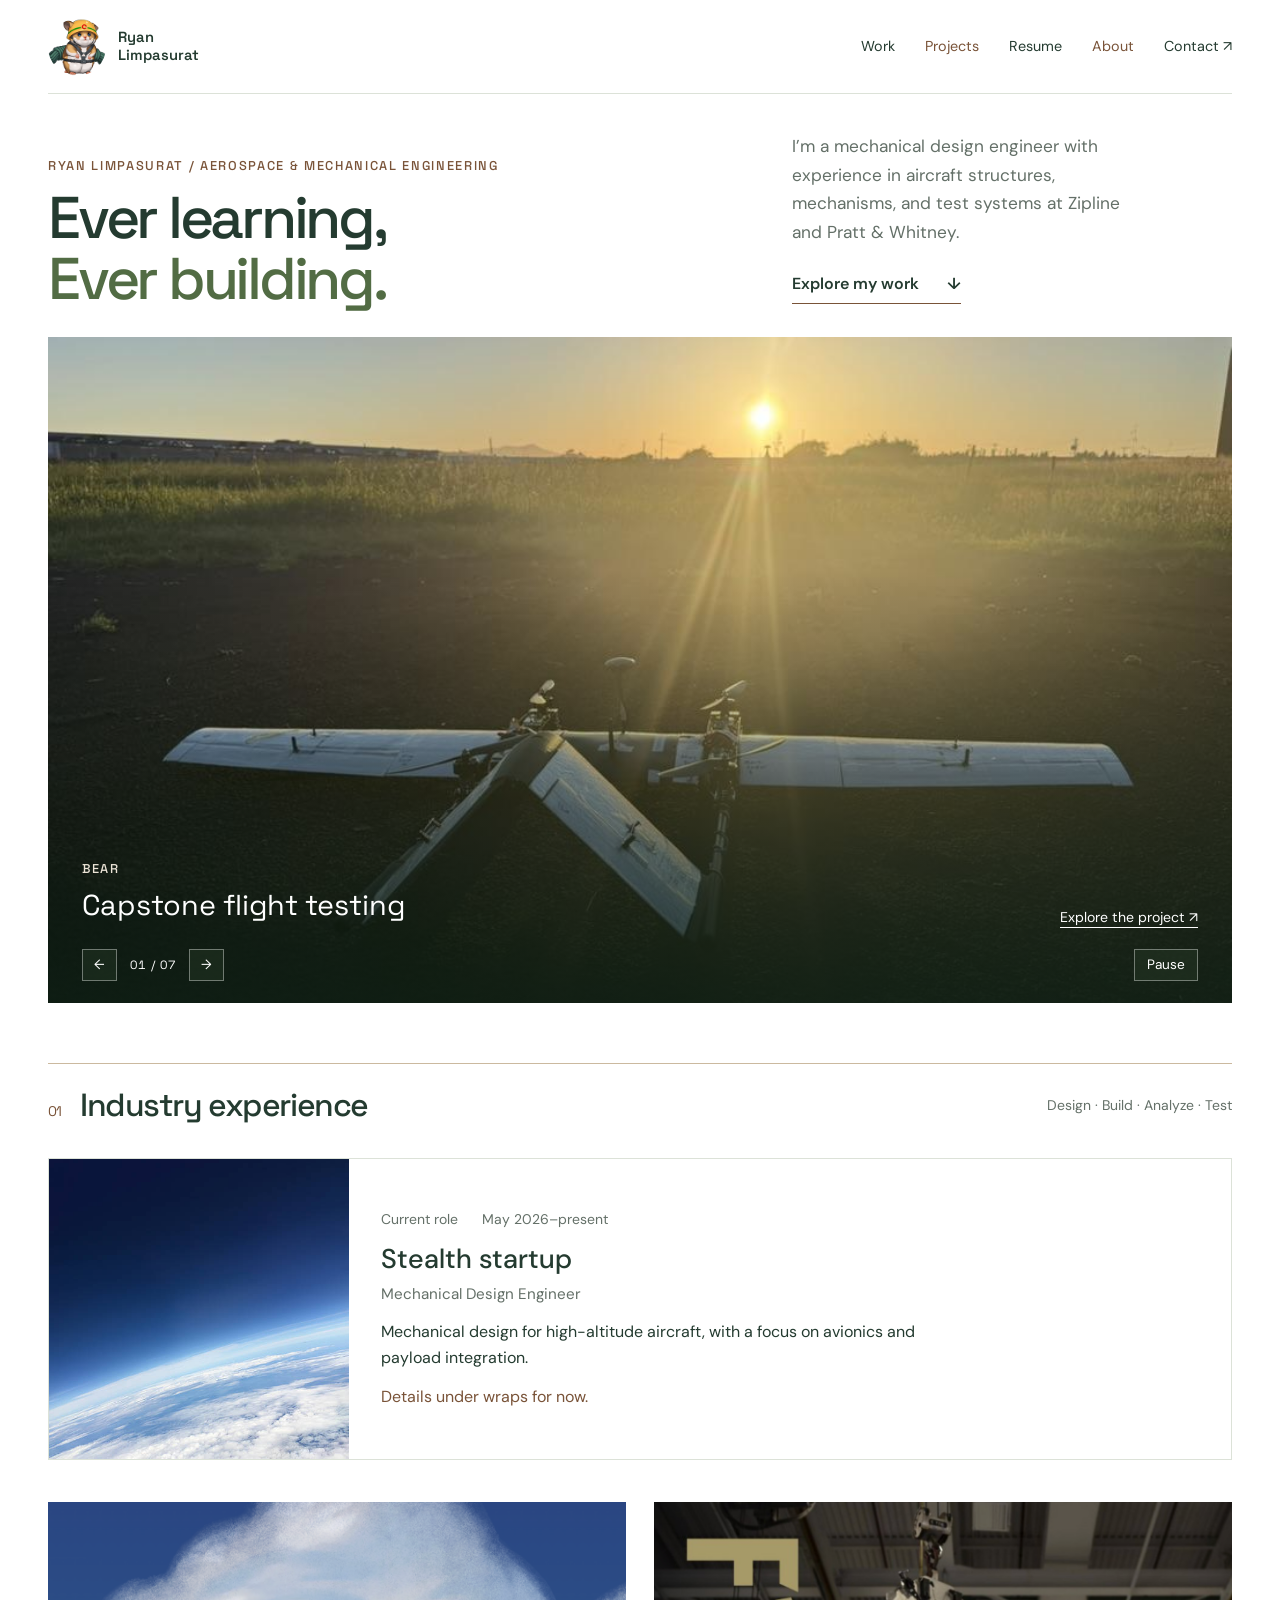
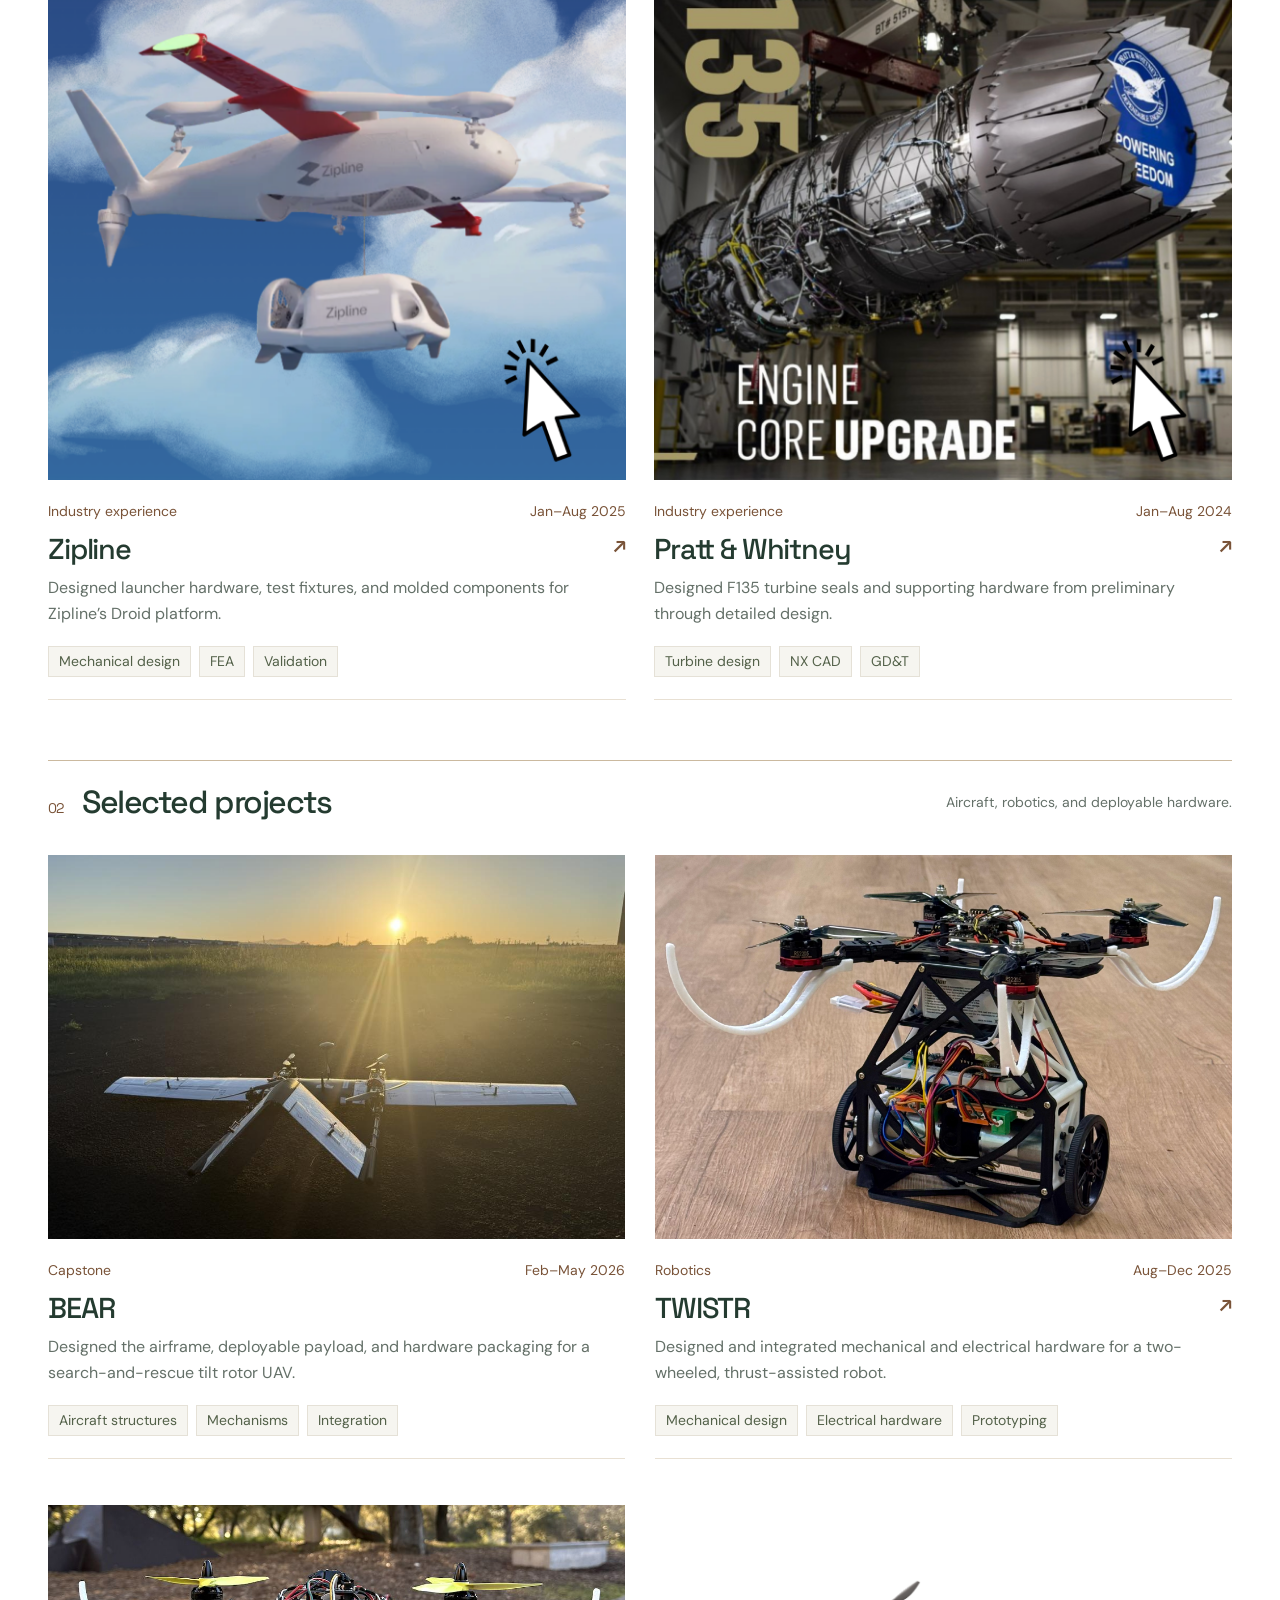
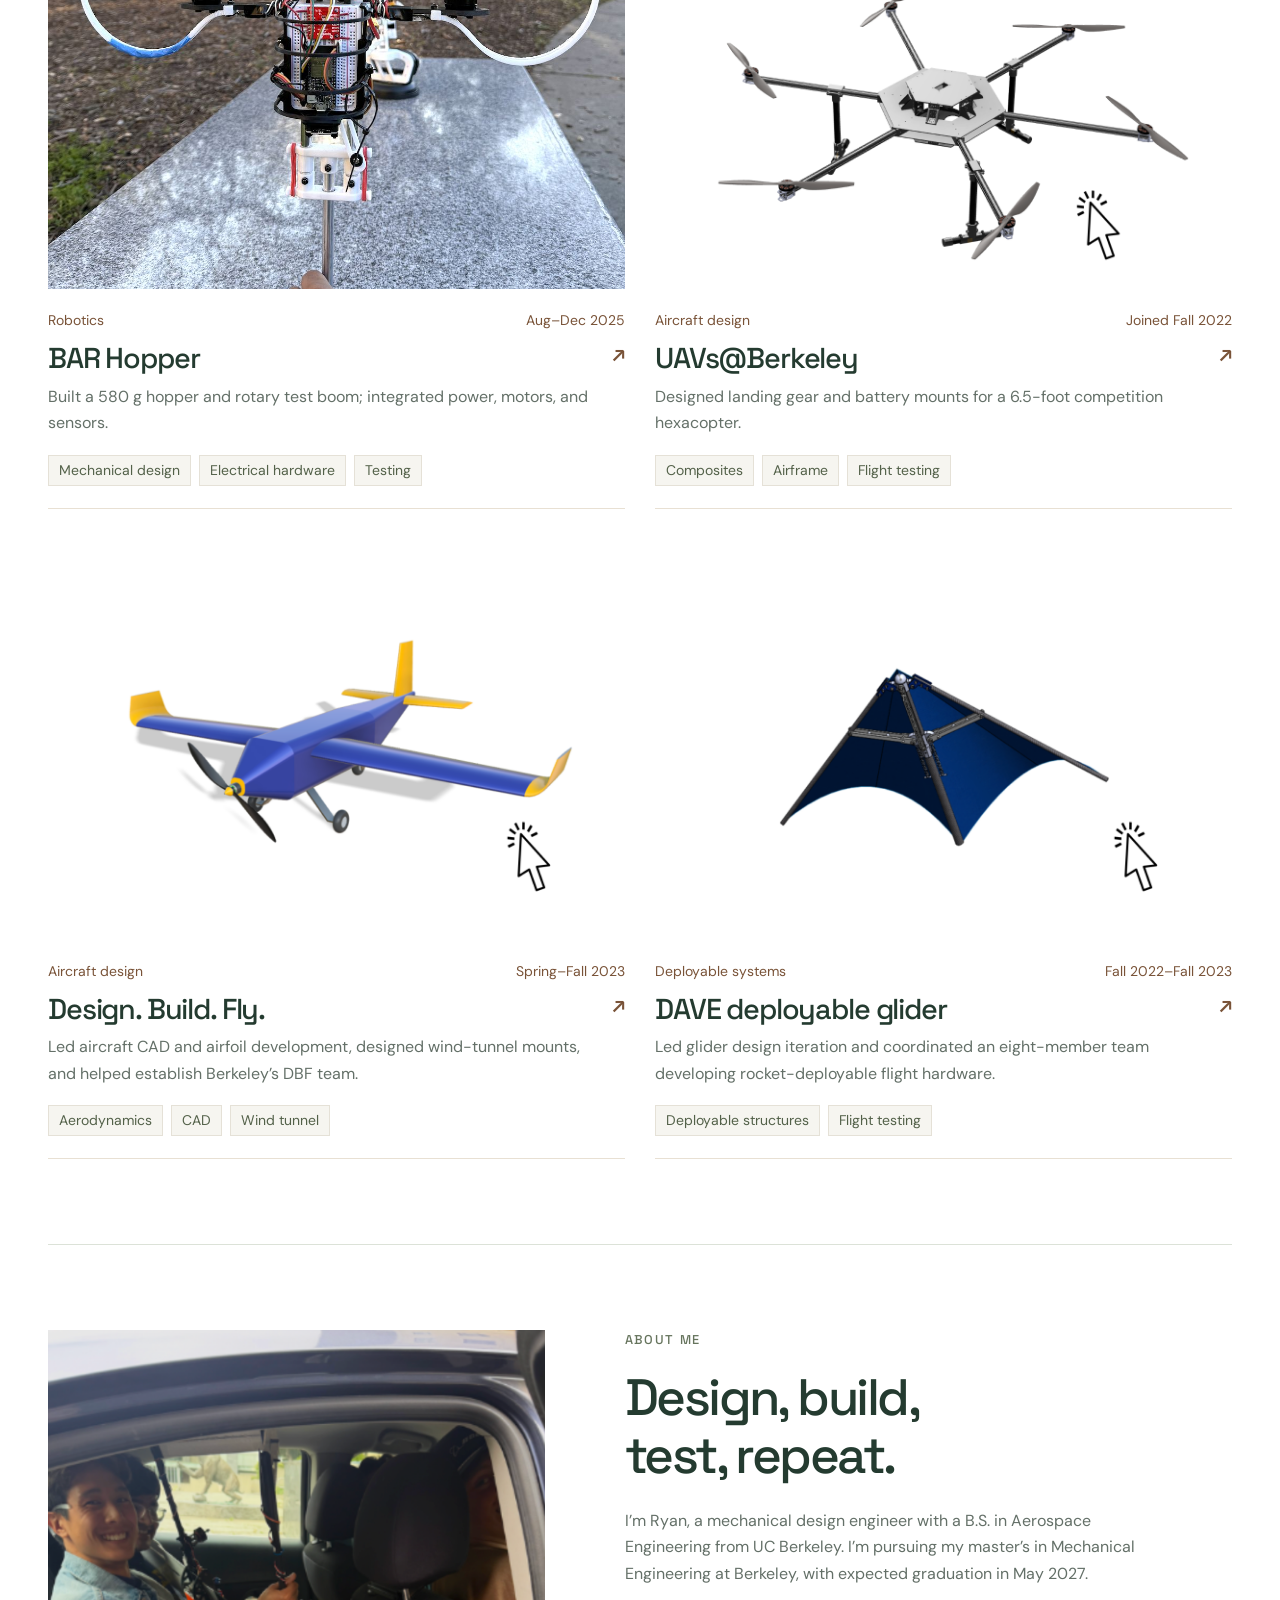
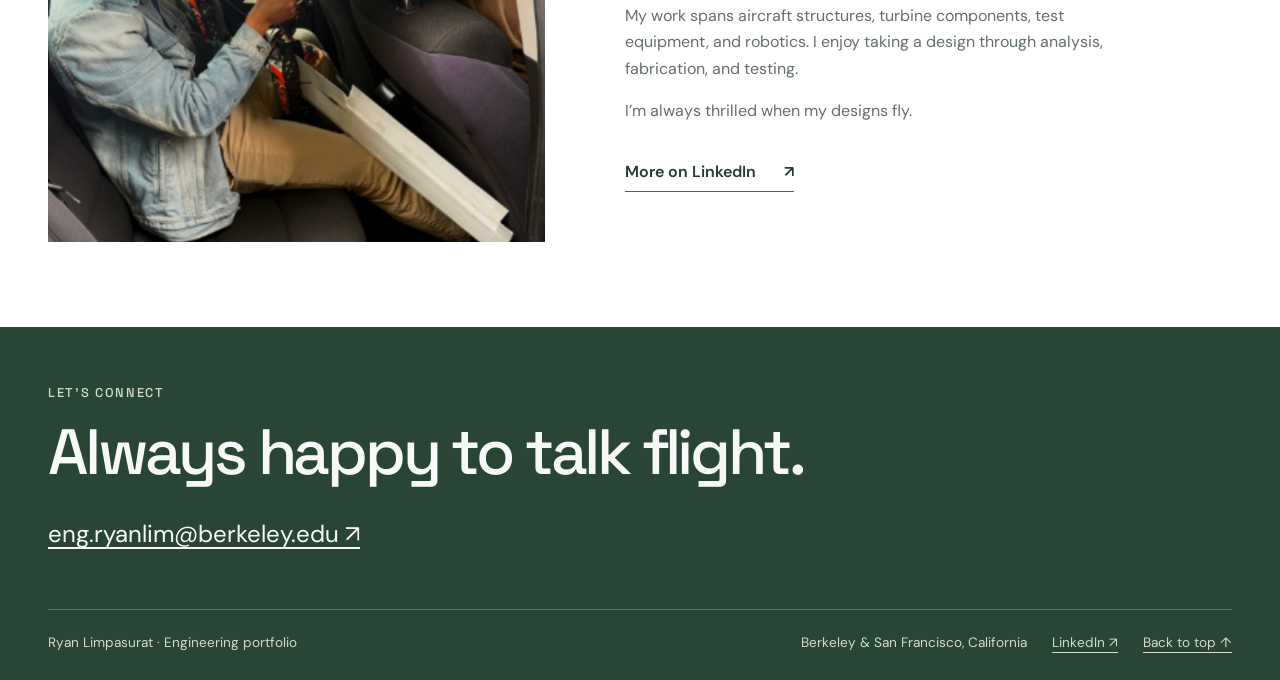
==== commit 0b10fdbe: "Update homepage headline to Ever learning, Ever building" ====
--- a/index.html
+++ b/index.html
@@ -1,3 +1,3 @@
 <!DOCTYPE html>
 
-<html lang="en"><head><meta charset="utf-8"/><meta content="width=device-width,initial-scale=1" name="viewport"/><title>Aerospace &amp; mechanical engineering — Ryan Limpasurat</title><meta content="Mechanical design, aircraft structures, robotics, and flight testing. Explore Ryan Limpasurat’s engineering work." name="description"/><link href="/assets/cc8177aade-cropped-rescue_hamster_by_thehungtd_dg7qtp6-pre.png" rel="icon" type="image/png"/><link href="/style.css?v=gallery-ratio-4" rel="stylesheet"/></head><body id="top"><a class="skip" href="#main">Skip to content</a><header class="wrap"><nav aria-label="Main navigation" class="nav"><a class="brand" href="/"><img alt="Ryan’s hamster mascot" class="brand-hamster" height="54" src="/assets/cc8177aade-cropped-rescue_hamster_by_thehungtd_dg7qtp6-pre.png" width="54"/><span class="brand-name">Ryan<br/>Limpasurat</span></a><div class="nav-links"><a href="/#work">Work</a><a href="/#projects">Projects</a><a class="resume-link" href="https://docs.google.com/document/d/1uAulsKVpNyA8r-6NnI3T_6q6APFQ8vaxruHTOzFkLVQ/edit?tab=t.0" rel="noopener noreferrer" target="_blank">Resume</a><a href="/#about">About</a><a href="/#contact">Contact ↗</a></div></nav></header><main id="main"><div class="wrap"><section class="hero"><div><div class="eyebrow">Ryan Limpasurat / Aerospace &amp; mechanical engineering</div><h1>From first sketch<br/>to <span>first flight.</span></h1></div><div class="hero-copy"><p>I’m a mechanical design engineer with experience in aircraft structures, mechanisms, and test systems at Zipline and Pratt &amp; Whitney.</p><a class="text-link" href="#work">Explore my work <span aria-hidden="true">↓</span></a></div></section><section aria-label="Project photography" aria-roledescription="carousel" class="hero-photo hero-carousel"><div aria-hidden="false" class="hero-slide is-active" data-bear-slide="" data-slide="0"><img alt="BEAR tilt rotor aircraft at sunset" fetchpriority="high" src="/assets/bear-sunset.jpg?v=original-1024" style="object-position:center 50%"/><div class="photo-caption"><div><div class="eyebrow">BEAR</div><p>Capstone flight testing</p></div><a href="/projects/bear/">Explore the project ↗</a></div></div><div aria-hidden="true" class="hero-slide" data-slide="1"><img alt="The high-speed launcher, built and on site" loading="lazy" src="/assets/f091653a92-img_8451-edited.jpg?v=08e706e" style="object-position:center 53%"/><div class="photo-caption"><div><div class="eyebrow">Zipline</div><p>The high-speed launcher, built and on site</p></div><a href="/projects/zipline/" tabindex="-1">Explore the project ↗</a></div></div><div aria-hidden="true" class="hero-slide" data-slide="2"><img alt="Flight testing in the field" loading="lazy" src="/assets/95d45b755d-img_6831.jpg?v=08e706e" style="object-position:center 57%"/><div class="photo-caption"><div><div class="eyebrow">UAVs@Berkeley</div><p>Flight testing in the field</p></div><a href="/projects/uav/" tabindex="-1">Explore the project ↗</a></div></div><div aria-hidden="true" class="hero-slide" data-slide="3"><img alt="The aircraft and the team behind it" loading="lazy" src="/assets/bbfe7747b4-image-1.png?v=08e706e" style="object-position:center 46%"/><div class="photo-caption"><div><div class="eyebrow">Design. Build. Fly.</div><p>The aircraft and the team behind it</p></div><a href="/projects/design-build-fly/" tabindex="-1">Explore the project ↗</a></div></div><div aria-hidden="true" class="hero-slide" data-slide="4"><img alt="F135 Engine Core Upgrade program" loading="lazy" src="/assets/f5f21936bf-thumb-1920-941079.jpg" style="object-position:center 50%"/><div class="photo-caption"><div><div class="eyebrow">Pratt &amp; Whitney</div><p>F135 Engine Core Upgrade program</p></div><a href="/projects/pratt-whitney/" tabindex="-1">Explore the project ↗</a></div></div><div aria-hidden="true" class="hero-slide" data-slide="5"><img alt="Building and testing thrust-assisted robotics" loading="lazy" src="/assets/hopper-p17-0.jpeg" style="object-position:center 50%"/><div class="photo-caption"><div><div class="eyebrow">BAR Hopper</div><p>Building and testing thrust-assisted robotics</p></div><a href="/projects/bar-hopper/" tabindex="-1">Explore the project ↗</a></div></div><div aria-hidden="true" class="hero-slide" data-slide="6"><img alt="TWISTR assembled with onboard electronics" loading="lazy" src="/assets/twistr-p1-1.png?v=08e706e" style="object-position:center 55%"/><div class="photo-caption"><div><div class="eyebrow">TWISTR</div><p>From mechanical assembly to electrical integration</p></div><a href="/projects/twistr/" tabindex="-1">Explore the project ↗</a></div></div><div class="carousel-controls"><button aria-label="Previous photograph" data-direction="-1" type="button">←</button><span class="slide-counter">01 / 07</span><button aria-label="Next photograph" data-direction="1" type="button">→</button><button aria-label="Pause slideshow" class="carousel-pause" type="button">Pause</button></div></section><section class="section" id="work"><div class="section-head"><h2><span class="section-number">01</span>Industry experience</h2><p>Design · Build · Analyze · Test</p></div><div class="experience-grid"><article aria-labelledby="stealth-title" class="industry-placeholder"><div class="stealth-photo"><img alt="Clouds beneath a deep blue stratospheric sky" decoding="async" loading="lazy" src="/assets/stratosphere-cover.png"/></div><div class="stealth-copy"><div class="card-meta"><span>Current role</span><span>May 2026–present</span></div><h3 id="stealth-title">Stealth startup</h3><p class="stealth-role">Mechanical Design Engineer</p><p>Mechanical design for high-altitude aircraft, with a focus on avionics and payload integration.</p><p class="stealth-note">Details under wraps for now.</p></div></article><a class="card card-zipline" href="/projects/zipline/"><div class="card-photo"><img alt="Zipline project" decoding="async" loading="lazy" src="/assets/688d837650-screenshot-2025-09-19-at-3.37.49-pm.png?v=08e706e"/></div><div class="card-text"><div class="card-meta"><span>Industry experience</span><span>Jan–Aug 2025</span></div><h3>Zipline <span aria-hidden="true">↗</span></h3><p>Designed launcher hardware, test fixtures, and molded components for Zipline’s Droid platform.</p><div class="tags"><span class="tag">Mechanical design</span><span class="tag">FEA</span><span class="tag">Validation</span></div></div></a><a class="card card-pratt-whitney" href="/projects/pratt-whitney/"><div class="card-photo"><img alt="Pratt &amp; Whitney project" decoding="async" loading="lazy" src="/assets/534cb168d4-screenshot-2025-09-19-at-3.41.42-pm.png?v=08e706e"/></div><div class="card-text"><div class="card-meta"><span>Industry experience</span><span>Jan–Aug 2024</span></div><h3>Pratt &amp; Whitney <span aria-hidden="true">↗</span></h3><p>Designed F135 turbine seals and supporting hardware from preliminary through detailed design.</p><div class="tags"><span class="tag">Turbine design</span><span class="tag">NX CAD</span><span class="tag">GD&amp;T</span></div></div></a></div></section><section class="section" id="projects"><div class="section-head"><h2><span class="section-number">02</span>Selected projects</h2><p>Aircraft, robotics, and deployable hardware.</p></div><div class="projects-grid"><a class="card card-bear" href="/projects/bear/"><div class="card-photo"><img alt="BEAR tilt rotor aircraft at sunset" decoding="async" loading="lazy" src="/assets/bear-sunset.jpg?v=original-1024"/></div><div class="card-text"><div class="card-meta"><span>Capstone</span><span>Feb–May 2026</span></div><h3>BEAR</h3><p>Designed the airframe, deployable payload, and hardware packaging for a search-and-rescue tilt rotor UAV.</p><div class="tags"><span class="tag">Aircraft structures</span><span class="tag">Mechanisms</span><span class="tag">Integration</span></div></div></a><a class="card card-twistr" href="/projects/twistr/"><div class="card-photo"><img alt="TWISTR project" decoding="async" loading="lazy" src="/assets/twistr-p1-1.png?v=08e706e"/></div><div class="card-text"><div class="card-meta"><span>Robotics</span><span>Aug–Dec 2025</span></div><h3>TWISTR <span aria-hidden="true">↗</span></h3><p>Designed and integrated mechanical and electrical hardware for a two-wheeled, thrust-assisted robot.</p><div class="tags"><span class="tag">Mechanical design</span><span class="tag">Electrical hardware</span><span class="tag">Prototyping</span></div></div></a><a class="card card-bar-hopper" href="/projects/bar-hopper/"><div class="card-photo"><img alt="BAR Hopper on its rotary test boom outdoors" decoding="async" loading="lazy" src="/assets/hopper-front.png"/></div><div class="card-text"><div class="card-meta"><span>Robotics</span><span>Aug–Dec 2025</span></div><h3>BAR Hopper <span aria-hidden="true">↗</span></h3><p>Built a 580 g hopper and rotary test boom; integrated power, motors, and sensors.</p><div class="tags"><span class="tag">Mechanical design</span><span class="tag">Electrical hardware</span><span class="tag">Testing</span></div></div></a><a class="card card-uav" href="/projects/uav/"><div class="card-photo"><img alt="UAVs@Berkeley project" decoding="async" loading="lazy" src="/assets/48b9a0c4f4-screenshot-2025-09-19-at-3.34.51-pm.png"/></div><div class="card-text"><div class="card-meta"><span>Aircraft design</span><span>Joined Fall 2022</span></div><h3>UAVs@Berkeley <span aria-hidden="true">↗</span></h3><p>Designed landing gear and battery mounts for a 6.5-foot competition hexacopter.</p><div class="tags"><span class="tag">Composites</span><span class="tag">Airframe</span><span class="tag">Flight testing</span></div></div></a><a class="card card-design-build-fly" href="/projects/design-build-fly/"><div class="card-photo"><img alt="Design. Build. Fly. project" decoding="async" loading="lazy" src="/assets/7c4b3bf59d-screenshot-2025-09-19-at-3.32.20-pm.png"/></div><div class="card-text"><div class="card-meta"><span>Aircraft design</span><span>Spring–Fall 2023</span></div><h3>Design. Build. Fly. <span aria-hidden="true">↗</span></h3><p>Led aircraft CAD and airfoil development, designed wind-tunnel mounts, and helped establish Berkeley’s DBF team.</p><div class="tags"><span class="tag">Aerodynamics</span><span class="tag">CAD</span><span class="tag">Wind tunnel</span></div></div></a><a class="card card-dave" href="/projects/dave/"><div class="card-photo"><img alt="DAVE deployable glider project" decoding="async" loading="lazy" src="/assets/ab5383b9f1-screenshot-2025-09-19-at-3.33.42-pm.png"/></div><div class="card-text"><div class="card-meta"><span>Deployable systems</span><span>Fall 2022–Fall 2023</span></div><h3>DAVE deployable glider <span aria-hidden="true">↗</span></h3><p>Led glider design iteration and coordinated an eight-member team developing rocket-deployable flight hardware.</p><div class="tags"><span class="tag">Deployable structures</span><span class="tag">Flight testing</span></div></div></a></div></section><section class="about" id="about"><img alt="Ryan smiling in a car with project hardware" class="about-photo" decoding="async" loading="lazy" src="/assets/ryan-about.png"/><div><div class="eyebrow">About me</div><h2>Design, build,<br/>test, repeat.</h2><p>I’m Ryan, a mechanical design engineer with a B.S. in Aerospace Engineering from UC Berkeley. I’m pursuing my master’s in Mechanical Engineering at Berkeley, with expected graduation in May 2027.</p><p>My work spans aircraft structures, turbine components, test equipment, and robotics. I enjoy taking a design through analysis, fabrication, and testing.</p><p>I’m always thrilled when my designs fly.</p><a class="text-link" href="https://www.linkedin.com/in/ryan-limpasurat/" rel="noopener noreferrer" target="_blank">More on LinkedIn <span aria-hidden="true">↗</span></a></div></section></div></main><footer class="footer" id="contact"><div class="wrap"><div class="eyebrow">Let’s connect</div><h2>Always happy to talk flight.</h2><a class="footer-email" href="mailto:eng.ryanlim@berkeley.edu">eng.ryanlim@berkeley.edu ↗</a><div class="footer-bottom"><span>Ryan Limpasurat · Engineering portfolio</span><div class="footer-links"><span>Berkeley &amp; San Francisco, California</span><a href="https://www.linkedin.com/in/ryan-limpasurat/" rel="noopener noreferrer" target="_blank">LinkedIn ↗</a><a href="#top">Back to top ↑</a></div></div></div></footer><script defer="" src="/site.js"></script></body></html>+<html lang="en"><head><meta charset="utf-8"/><meta content="width=device-width,initial-scale=1" name="viewport"/><title>Aerospace &amp; mechanical engineering — Ryan Limpasurat</title><meta content="Mechanical design, aircraft structures, robotics, and flight testing. Explore Ryan Limpasurat’s engineering work." name="description"/><link href="/assets/cc8177aade-cropped-rescue_hamster_by_thehungtd_dg7qtp6-pre.png" rel="icon" type="image/png"/><link href="/style.css?v=gallery-ratio-4" rel="stylesheet"/></head><body id="top"><a class="skip" href="#main">Skip to content</a><header class="wrap"><nav aria-label="Main navigation" class="nav"><a class="brand" href="/"><img alt="Ryan’s hamster mascot" class="brand-hamster" height="54" src="/assets/cc8177aade-cropped-rescue_hamster_by_thehungtd_dg7qtp6-pre.png" width="54"/><span class="brand-name">Ryan<br/>Limpasurat</span></a><div class="nav-links"><a href="/#work">Work</a><a href="/#projects">Projects</a><a class="resume-link" href="https://docs.google.com/document/d/1uAulsKVpNyA8r-6NnI3T_6q6APFQ8vaxruHTOzFkLVQ/edit?tab=t.0" rel="noopener noreferrer" target="_blank">Resume</a><a href="/#about">About</a><a href="/#contact">Contact ↗</a></div></nav></header><main id="main"><div class="wrap"><section class="hero"><div><div class="eyebrow">Ryan Limpasurat / Aerospace &amp; mechanical engineering</div><h1>Ever learning,<br/><span>Ever building.</span></h1></div><div class="hero-copy"><p>I’m a mechanical design engineer with experience in aircraft structures, mechanisms, and test systems at Zipline and Pratt &amp; Whitney.</p><a class="text-link" href="#work">Explore my work <span aria-hidden="true">↓</span></a></div></section><section aria-label="Project photography" aria-roledescription="carousel" class="hero-photo hero-carousel"><div aria-hidden="false" class="hero-slide is-active" data-bear-slide="" data-slide="0"><img alt="BEAR tilt rotor aircraft at sunset" fetchpriority="high" src="/assets/bear-sunset.jpg?v=original-1024" style="object-position:center 50%"/><div class="photo-caption"><div><div class="eyebrow">BEAR</div><p>Capstone flight testing</p></div><a href="/projects/bear/">Explore the project ↗</a></div></div><div aria-hidden="true" class="hero-slide" data-slide="1"><img alt="The high-speed launcher, built and on site" loading="lazy" src="/assets/f091653a92-img_8451-edited.jpg?v=08e706e" style="object-position:center 53%"/><div class="photo-caption"><div><div class="eyebrow">Zipline</div><p>The high-speed launcher, built and on site</p></div><a href="/projects/zipline/" tabindex="-1">Explore the project ↗</a></div></div><div aria-hidden="true" class="hero-slide" data-slide="2"><img alt="Flight testing in the field" loading="lazy" src="/assets/95d45b755d-img_6831.jpg?v=08e706e" style="object-position:center 57%"/><div class="photo-caption"><div><div class="eyebrow">UAVs@Berkeley</div><p>Flight testing in the field</p></div><a href="/projects/uav/" tabindex="-1">Explore the project ↗</a></div></div><div aria-hidden="true" class="hero-slide" data-slide="3"><img alt="The aircraft and the team behind it" loading="lazy" src="/assets/bbfe7747b4-image-1.png?v=08e706e" style="object-position:center 46%"/><div class="photo-caption"><div><div class="eyebrow">Design. Build. Fly.</div><p>The aircraft and the team behind it</p></div><a href="/projects/design-build-fly/" tabindex="-1">Explore the project ↗</a></div></div><div aria-hidden="true" class="hero-slide" data-slide="4"><img alt="F135 Engine Core Upgrade program" loading="lazy" src="/assets/f5f21936bf-thumb-1920-941079.jpg" style="object-position:center 50%"/><div class="photo-caption"><div><div class="eyebrow">Pratt &amp; Whitney</div><p>F135 Engine Core Upgrade program</p></div><a href="/projects/pratt-whitney/" tabindex="-1">Explore the project ↗</a></div></div><div aria-hidden="true" class="hero-slide" data-slide="5"><img alt="Building and testing thrust-assisted robotics" loading="lazy" src="/assets/hopper-p17-0.jpeg" style="object-position:center 50%"/><div class="photo-caption"><div><div class="eyebrow">BAR Hopper</div><p>Building and testing thrust-assisted robotics</p></div><a href="/projects/bar-hopper/" tabindex="-1">Explore the project ↗</a></div></div><div aria-hidden="true" class="hero-slide" data-slide="6"><img alt="TWISTR assembled with onboard electronics" loading="lazy" src="/assets/twistr-p1-1.png?v=08e706e" style="object-position:center 55%"/><div class="photo-caption"><div><div class="eyebrow">TWISTR</div><p>From mechanical assembly to electrical integration</p></div><a href="/projects/twistr/" tabindex="-1">Explore the project ↗</a></div></div><div class="carousel-controls"><button aria-label="Previous photograph" data-direction="-1" type="button">←</button><span class="slide-counter">01 / 07</span><button aria-label="Next photograph" data-direction="1" type="button">→</button><button aria-label="Pause slideshow" class="carousel-pause" type="button">Pause</button></div></section><section class="section" id="work"><div class="section-head"><h2><span class="section-number">01</span>Industry experience</h2><p>Design · Build · Analyze · Test</p></div><div class="experience-grid"><article aria-labelledby="stealth-title" class="industry-placeholder"><div class="stealth-photo"><img alt="Clouds beneath a deep blue stratospheric sky" decoding="async" loading="lazy" src="/assets/stratosphere-cover.png"/></div><div class="stealth-copy"><div class="card-meta"><span>Current role</span><span>May 2026–present</span></div><h3 id="stealth-title">Stealth startup</h3><p class="stealth-role">Mechanical Design Engineer</p><p>Mechanical design for high-altitude aircraft, with a focus on avionics and payload integration.</p><p class="stealth-note">Details under wraps for now.</p></div></article><a class="card card-zipline" href="/projects/zipline/"><div class="card-photo"><img alt="Zipline project" decoding="async" loading="lazy" src="/assets/688d837650-screenshot-2025-09-19-at-3.37.49-pm.png?v=08e706e"/></div><div class="card-text"><div class="card-meta"><span>Industry experience</span><span>Jan–Aug 2025</span></div><h3>Zipline <span aria-hidden="true">↗</span></h3><p>Designed launcher hardware, test fixtures, and molded components for Zipline’s Droid platform.</p><div class="tags"><span class="tag">Mechanical design</span><span class="tag">FEA</span><span class="tag">Validation</span></div></div></a><a class="card card-pratt-whitney" href="/projects/pratt-whitney/"><div class="card-photo"><img alt="Pratt &amp; Whitney project" decoding="async" loading="lazy" src="/assets/534cb168d4-screenshot-2025-09-19-at-3.41.42-pm.png?v=08e706e"/></div><div class="card-text"><div class="card-meta"><span>Industry experience</span><span>Jan–Aug 2024</span></div><h3>Pratt &amp; Whitney <span aria-hidden="true">↗</span></h3><p>Designed F135 turbine seals and supporting hardware from preliminary through detailed design.</p><div class="tags"><span class="tag">Turbine design</span><span class="tag">NX CAD</span><span class="tag">GD&amp;T</span></div></div></a></div></section><section class="section" id="projects"><div class="section-head"><h2><span class="section-number">02</span>Selected projects</h2><p>Aircraft, robotics, and deployable hardware.</p></div><div class="projects-grid"><a class="card card-bear" href="/projects/bear/"><div class="card-photo"><img alt="BEAR tilt rotor aircraft at sunset" decoding="async" loading="lazy" src="/assets/bear-sunset.jpg?v=original-1024"/></div><div class="card-text"><div class="card-meta"><span>Capstone</span><span>Feb–May 2026</span></div><h3>BEAR</h3><p>Designed the airframe, deployable payload, and hardware packaging for a search-and-rescue tilt rotor UAV.</p><div class="tags"><span class="tag">Aircraft structures</span><span class="tag">Mechanisms</span><span class="tag">Integration</span></div></div></a><a class="card card-twistr" href="/projects/twistr/"><div class="card-photo"><img alt="TWISTR project" decoding="async" loading="lazy" src="/assets/twistr-p1-1.png?v=08e706e"/></div><div class="card-text"><div class="card-meta"><span>Robotics</span><span>Aug–Dec 2025</span></div><h3>TWISTR <span aria-hidden="true">↗</span></h3><p>Designed and integrated mechanical and electrical hardware for a two-wheeled, thrust-assisted robot.</p><div class="tags"><span class="tag">Mechanical design</span><span class="tag">Electrical hardware</span><span class="tag">Prototyping</span></div></div></a><a class="card card-bar-hopper" href="/projects/bar-hopper/"><div class="card-photo"><img alt="BAR Hopper on its rotary test boom outdoors" decoding="async" loading="lazy" src="/assets/hopper-front.png"/></div><div class="card-text"><div class="card-meta"><span>Robotics</span><span>Aug–Dec 2025</span></div><h3>BAR Hopper <span aria-hidden="true">↗</span></h3><p>Built a 580 g hopper and rotary test boom; integrated power, motors, and sensors.</p><div class="tags"><span class="tag">Mechanical design</span><span class="tag">Electrical hardware</span><span class="tag">Testing</span></div></div></a><a class="card card-uav" href="/projects/uav/"><div class="card-photo"><img alt="UAVs@Berkeley project" decoding="async" loading="lazy" src="/assets/48b9a0c4f4-screenshot-2025-09-19-at-3.34.51-pm.png"/></div><div class="card-text"><div class="card-meta"><span>Aircraft design</span><span>Joined Fall 2022</span></div><h3>UAVs@Berkeley <span aria-hidden="true">↗</span></h3><p>Designed landing gear and battery mounts for a 6.5-foot competition hexacopter.</p><div class="tags"><span class="tag">Composites</span><span class="tag">Airframe</span><span class="tag">Flight testing</span></div></div></a><a class="card card-design-build-fly" href="/projects/design-build-fly/"><div class="card-photo"><img alt="Design. Build. Fly. project" decoding="async" loading="lazy" src="/assets/7c4b3bf59d-screenshot-2025-09-19-at-3.32.20-pm.png"/></div><div class="card-text"><div class="card-meta"><span>Aircraft design</span><span>Spring–Fall 2023</span></div><h3>Design. Build. Fly. <span aria-hidden="true">↗</span></h3><p>Led aircraft CAD and airfoil development, designed wind-tunnel mounts, and helped establish Berkeley’s DBF team.</p><div class="tags"><span class="tag">Aerodynamics</span><span class="tag">CAD</span><span class="tag">Wind tunnel</span></div></div></a><a class="card card-dave" href="/projects/dave/"><div class="card-photo"><img alt="DAVE deployable glider project" decoding="async" loading="lazy" src="/assets/ab5383b9f1-screenshot-2025-09-19-at-3.33.42-pm.png"/></div><div class="card-text"><div class="card-meta"><span>Deployable systems</span><span>Fall 2022–Fall 2023</span></div><h3>DAVE deployable glider <span aria-hidden="true">↗</span></h3><p>Led glider design iteration and coordinated an eight-member team developing rocket-deployable flight hardware.</p><div class="tags"><span class="tag">Deployable structures</span><span class="tag">Flight testing</span></div></div></a></div></section><section class="about" id="about"><img alt="Ryan smiling in a car with project hardware" class="about-photo" decoding="async" loading="lazy" src="/assets/ryan-about.png"/><div><div class="eyebrow">About me</div><h2>Design, build,<br/>test, repeat.</h2><p>I’m Ryan, a mechanical design engineer with a B.S. in Aerospace Engineering from UC Berkeley. I’m pursuing my master’s in Mechanical Engineering at Berkeley, with expected graduation in May 2027.</p><p>My work spans aircraft structures, turbine components, test equipment, and robotics. I enjoy taking a design through analysis, fabrication, and testing.</p><p>I’m always thrilled when my designs fly.</p><a class="text-link" href="https://www.linkedin.com/in/ryan-limpasurat/" rel="noopener noreferrer" target="_blank">More on LinkedIn <span aria-hidden="true">↗</span></a></div></section></div></main><footer class="footer" id="contact"><div class="wrap"><div class="eyebrow">Let’s connect</div><h2>Always happy to talk flight.</h2><a class="footer-email" href="mailto:eng.ryanlim@berkeley.edu">eng.ryanlim@berkeley.edu ↗</a><div class="footer-bottom"><span>Ryan Limpasurat · Engineering portfolio</span><div class="footer-links"><span>Berkeley &amp; San Francisco, California</span><a href="https://www.linkedin.com/in/ryan-limpasurat/" rel="noopener noreferrer" target="_blank">LinkedIn ↗</a><a href="#top">Back to top ↑</a></div></div></div></footer><script defer="" src="/site.js"></script></body></html>
